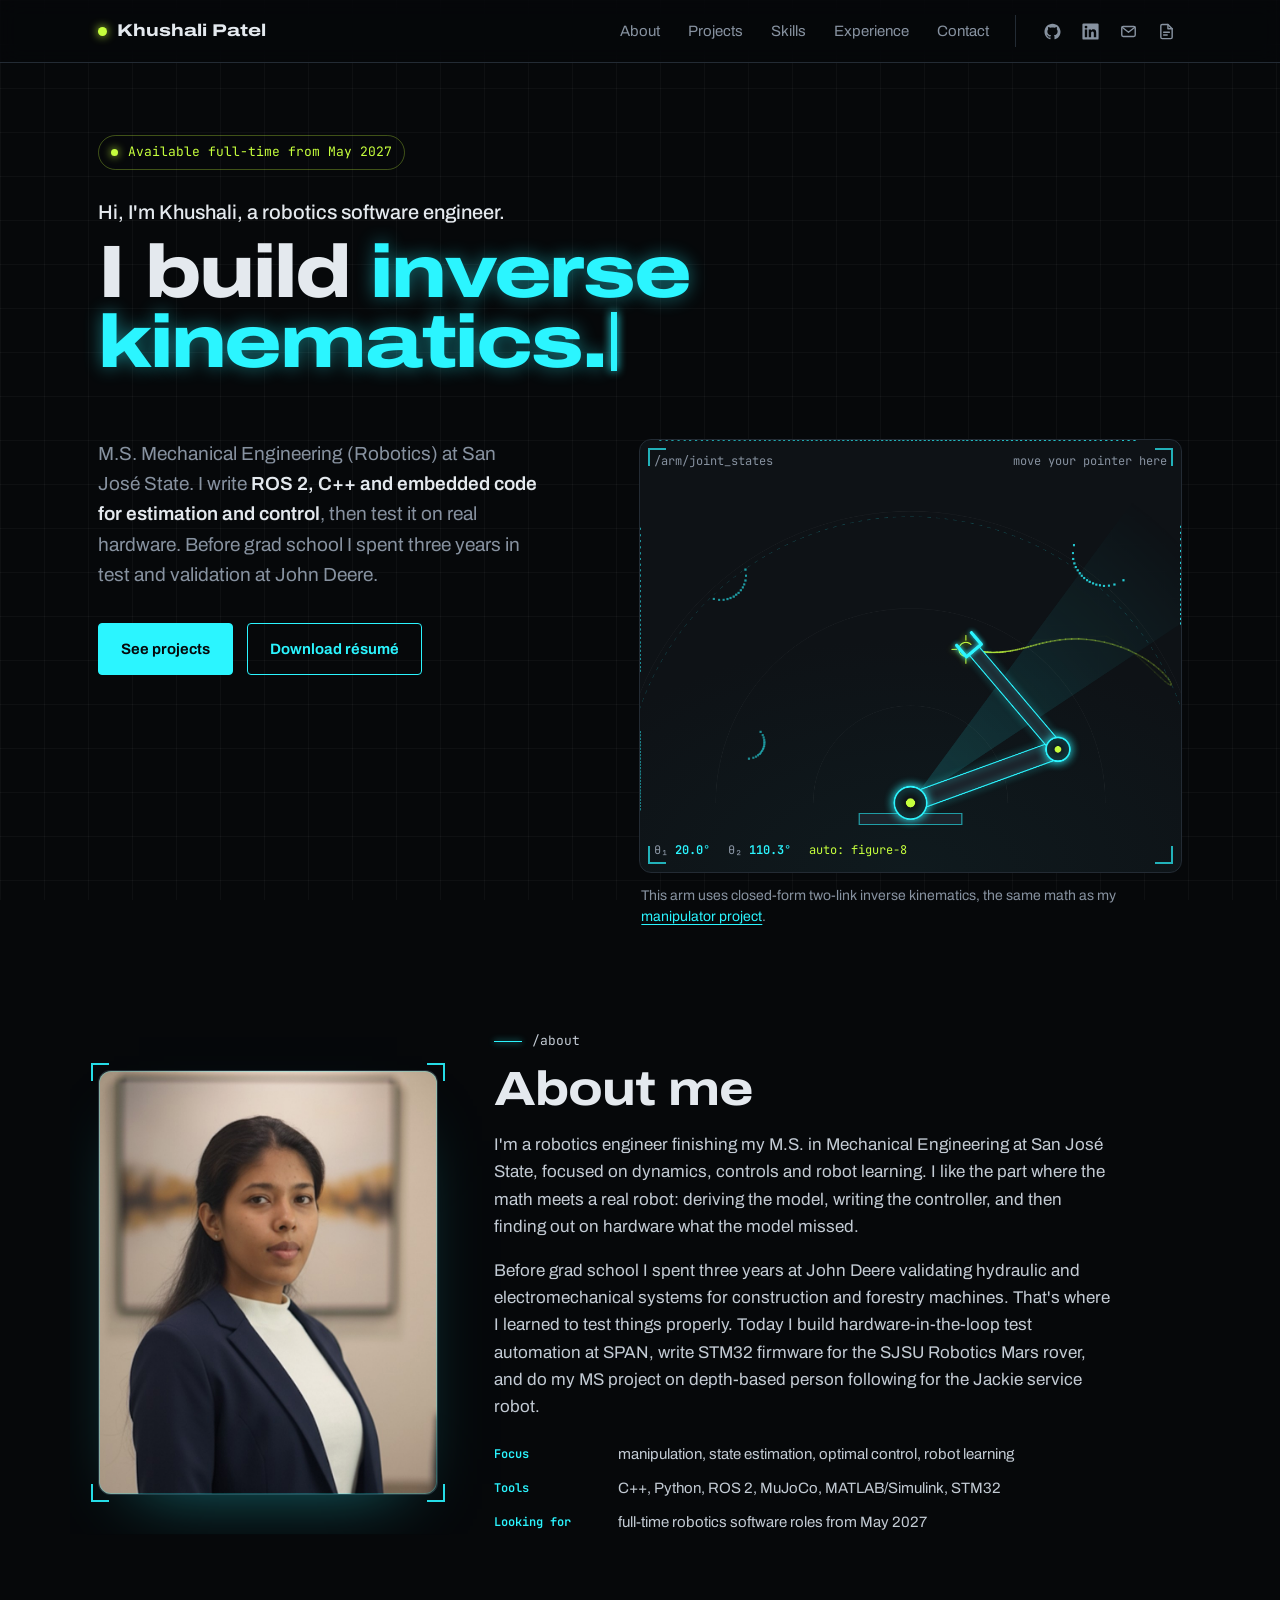
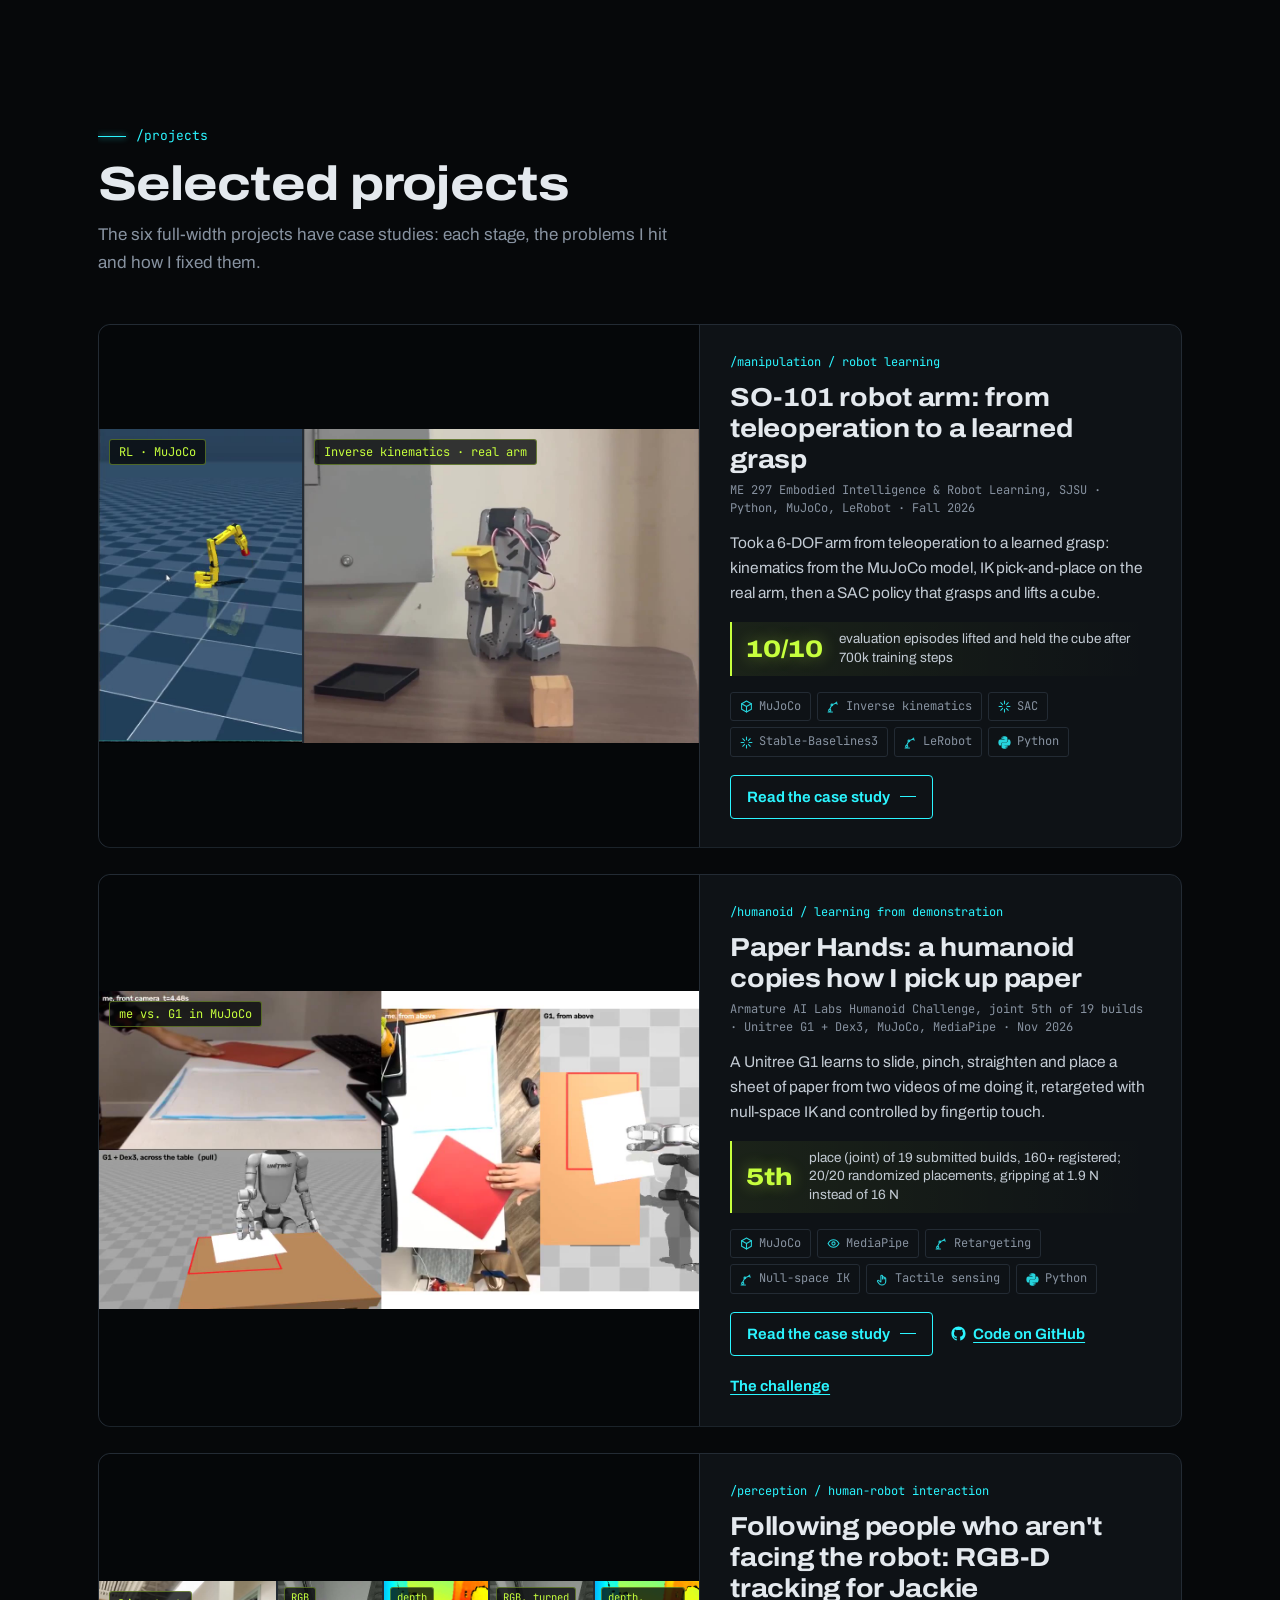
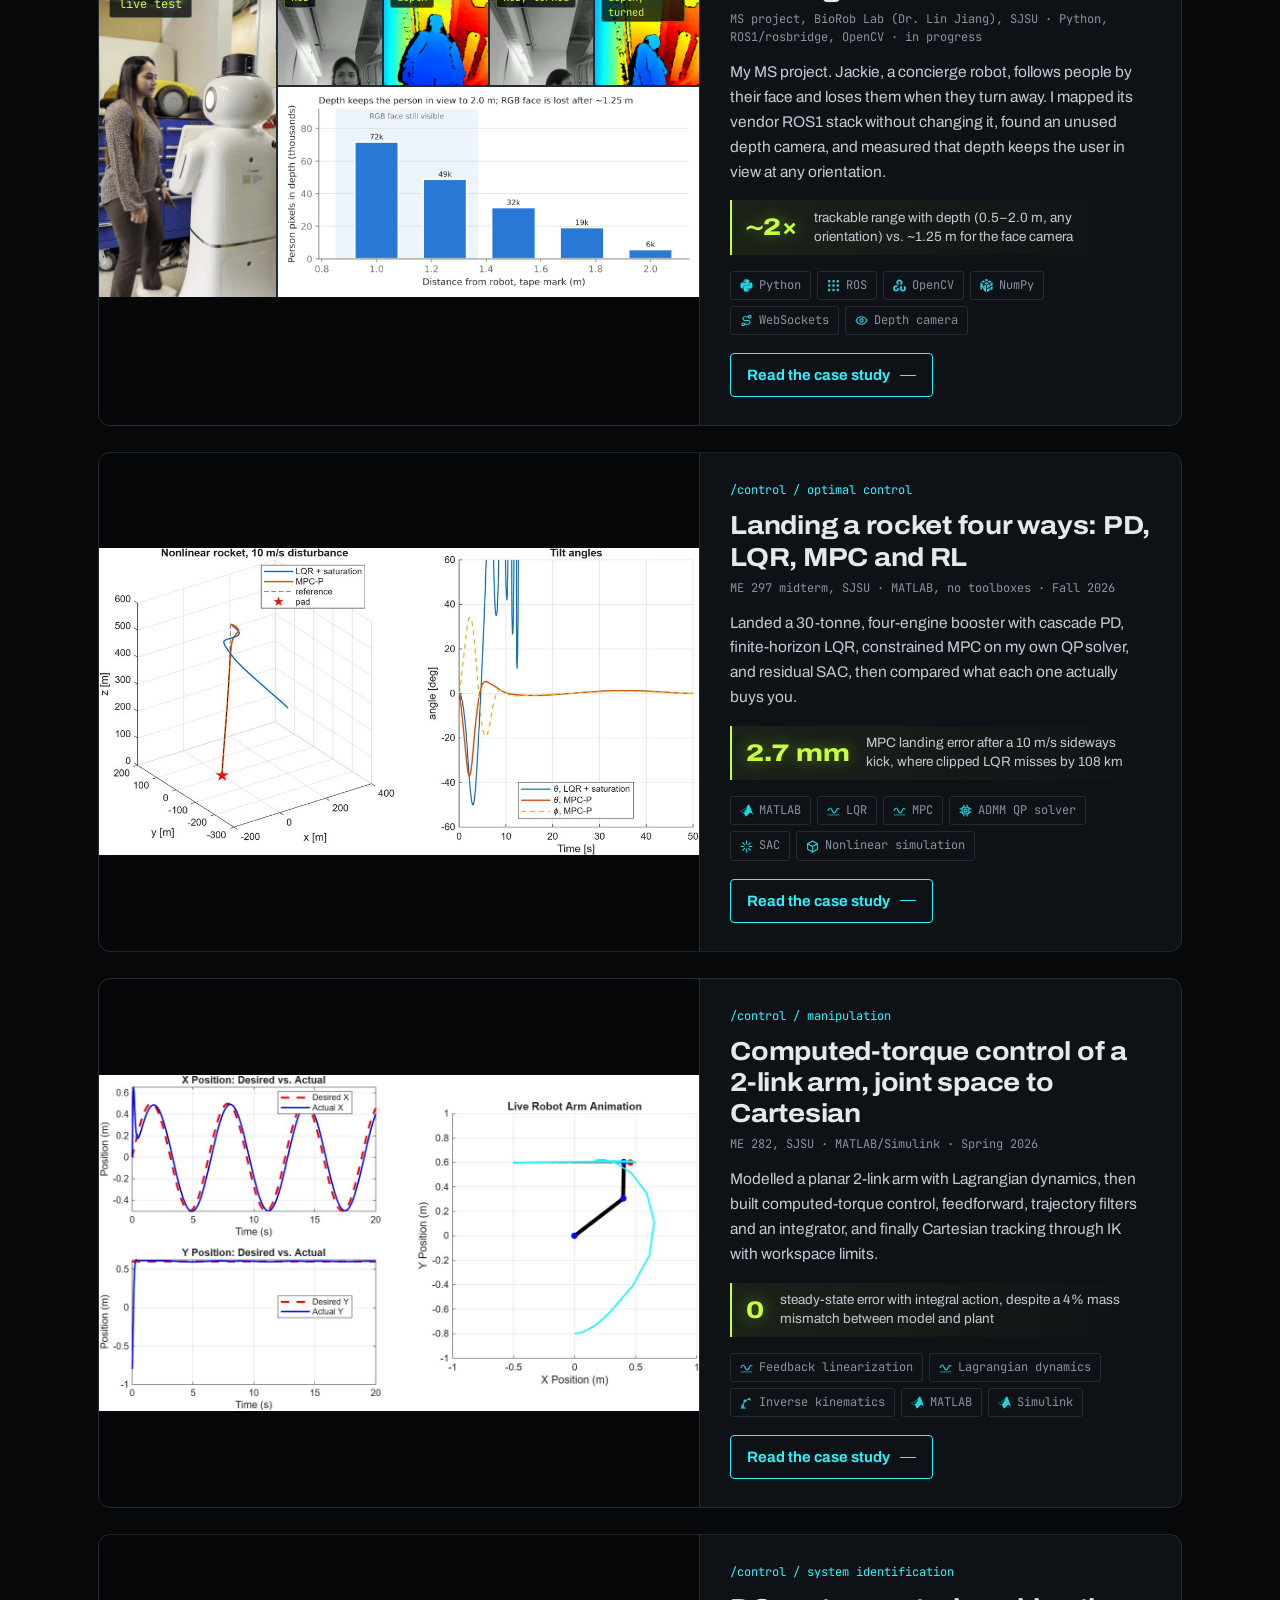
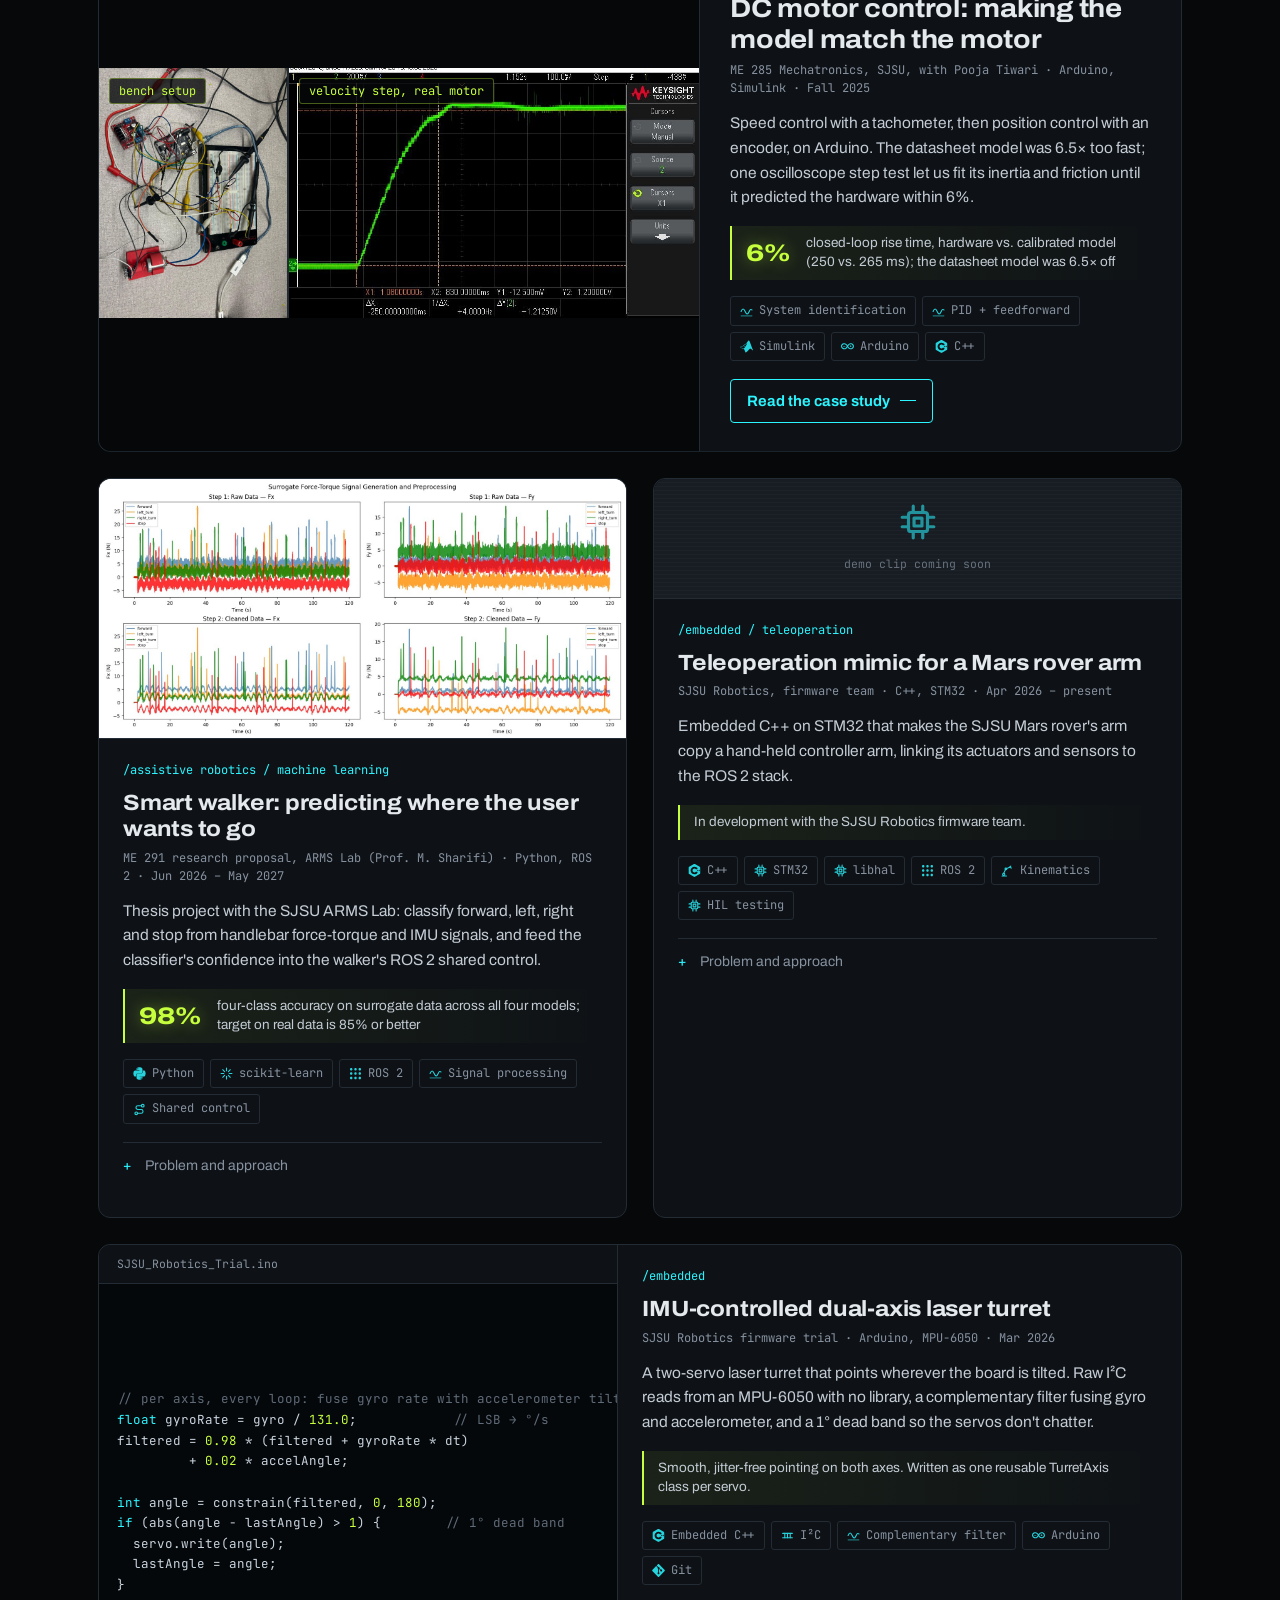
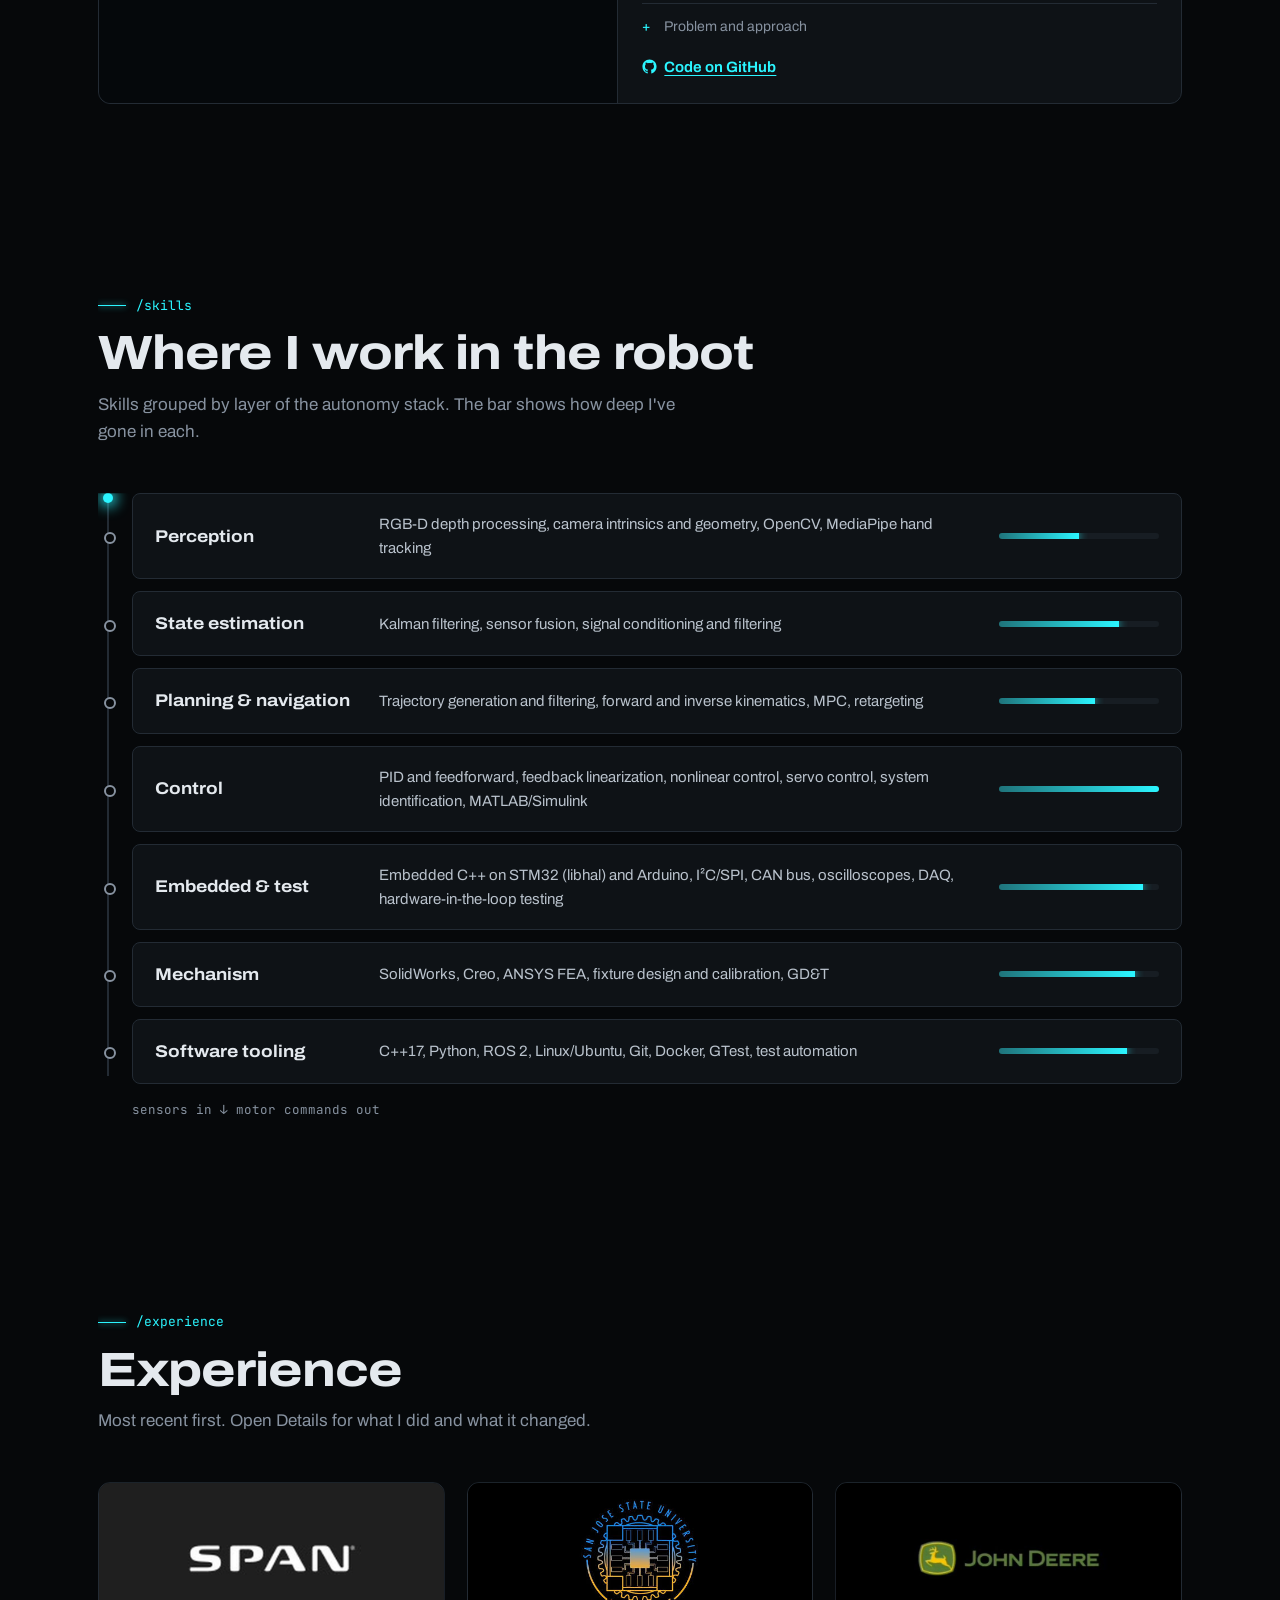
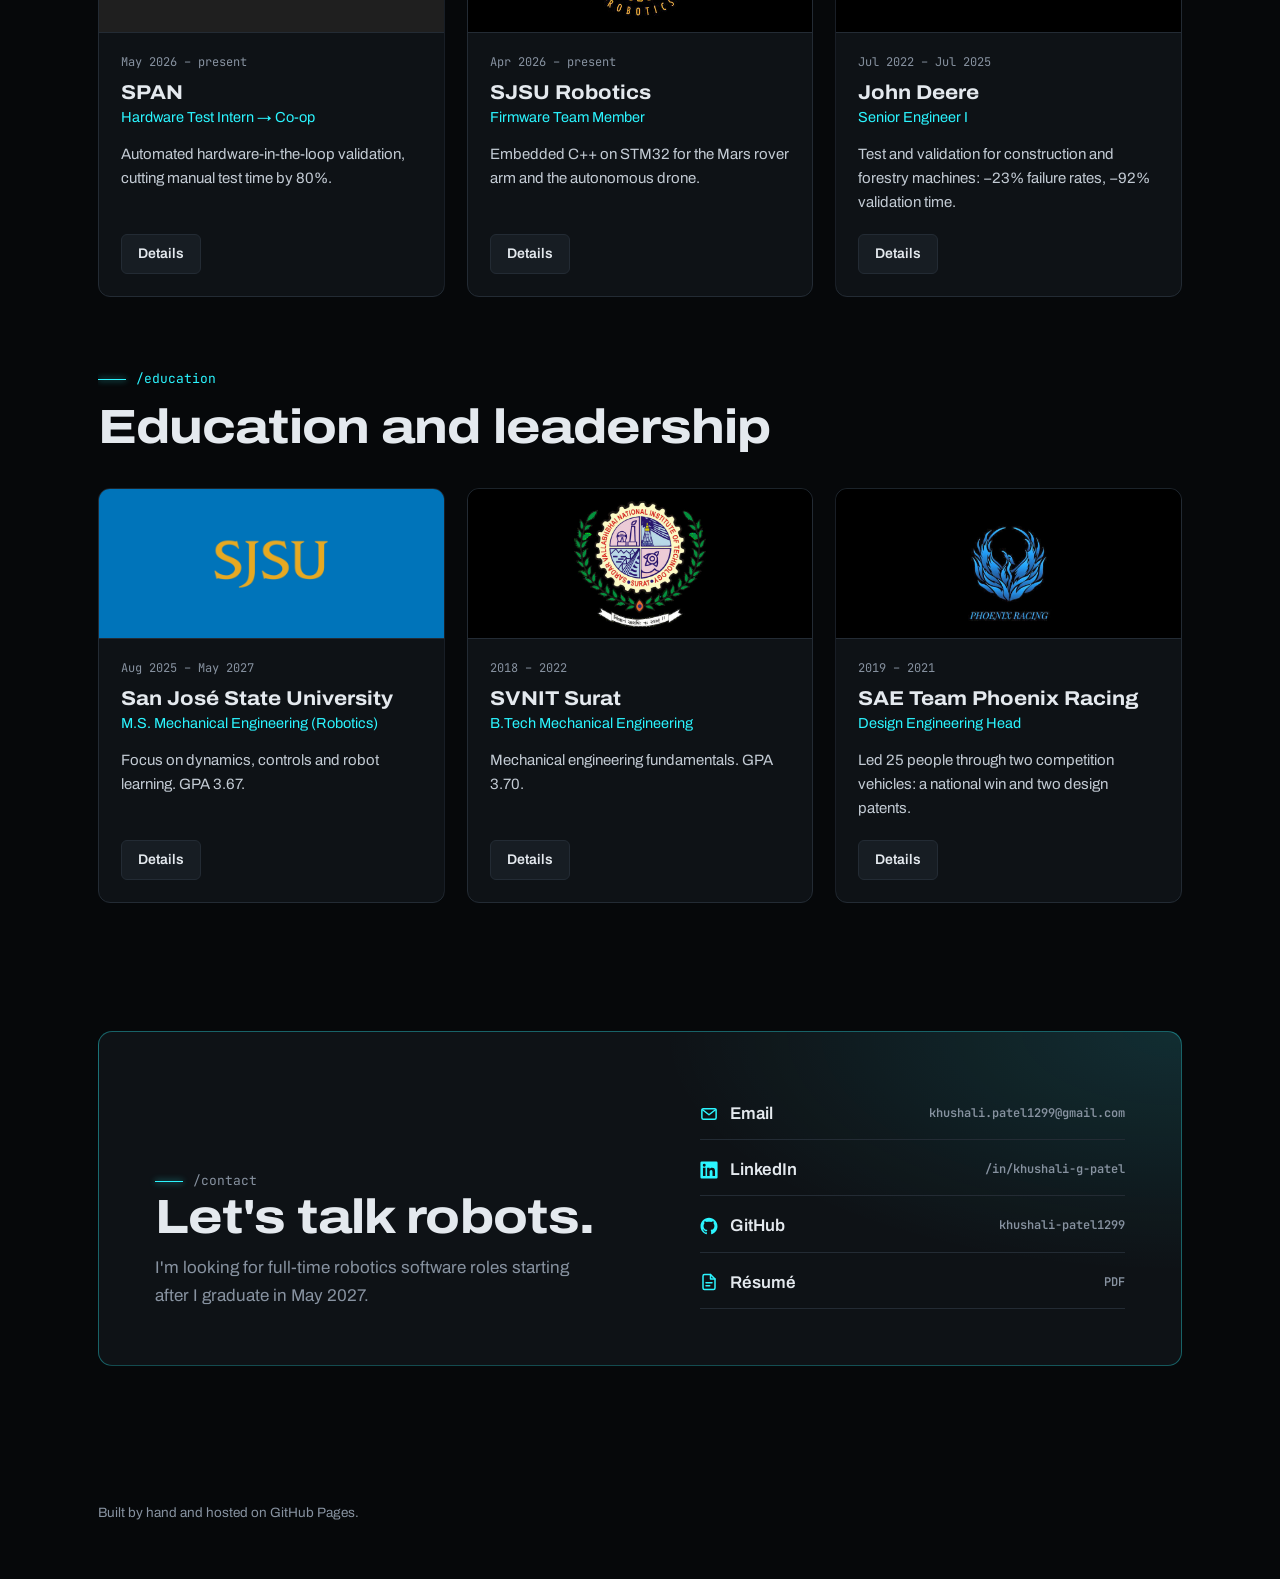
==== index.html @ 042804df "Add files via upload" ====
<!DOCTYPE html>
<html lang="en">
<head>
<meta charset="utf-8">
<meta name="viewport" content="width=device-width, initial-scale=1">
<title>Khushali Patel — Robotics Software Engineer</title>
<meta name="description" content="Robotics software engineer: ROS 2, C++, state estimation, control and embedded systems.">
<link rel="preconnect" href="https://fonts.googleapis.com">
<link rel="preconnect" href="https://fonts.gstatic.com" crossorigin>
<link href="https://fonts.googleapis.com/css2?family=Archivo:wdth,wght@62..125,300..800&family=JetBrains+Mono:wght@400;600&display=swap" rel="stylesheet">
<link rel="stylesheet" href="css/site.css">
<link rel="stylesheet" href="css/icons.css">
</head>
<body>
<div class="grid-bg" aria-hidden="true"></div>
<div class="grid-glow" aria-hidden="true"></div>

<ul class="social-rail" aria-label="Contact links"><li><a href="https://github.com/khushali-patel1299" aria-label="GitHub" title="GitHub"><i class="ic ic-github" aria-hidden="true"></i></a></li><li><a href="https://www.linkedin.com/in/khushali-g-patel" aria-label="LinkedIn" title="LinkedIn"><i class="ic ic-linkedin" aria-hidden="true"></i></a></li><li><a href="mailto:khushali.patel1299@gmail.com" aria-label="Email" title="Email"><i class="ic ic-mail" aria-hidden="true"></i></a></li><li><a href="resume.pdf" aria-label="Résumé (PDF)" title="Résumé (PDF)"><i class="ic ic-doc" aria-hidden="true"></i></a></li></ul>
<div class="page">
<header class="nav">
  <div class="wrap">
    <a class="mark" href="#top"><i aria-hidden="true"></i>Khushali Patel</a>
    <div class="nav-right">
    <nav aria-label="Main">
      <ul>
        <li class="hide-sm"><a href="#about">About</a></li>
        <li><a href="#projects">Projects</a></li>
        <li class="hide-sm"><a href="#stack">Skills</a></li>
        <li class="hide-sm"><a href="#experience">Experience</a></li>
        <li><a href="#contact">Contact</a></li>
      </ul>
    </nav>
    <ul class="nav-social"><li class=""><a href="https://github.com/khushali-patel1299" aria-label="GitHub" title="GitHub"><i class="ic ic-github" aria-hidden="true"></i></a></li><li class=""><a href="https://www.linkedin.com/in/khushali-g-patel" aria-label="LinkedIn" title="LinkedIn"><i class="ic ic-linkedin" aria-hidden="true"></i></a></li><li class=""><a href="mailto:khushali.patel1299@gmail.com" aria-label="Email" title="Email"><i class="ic ic-mail" aria-hidden="true"></i></a></li><li class="opt"><a href="resume.pdf" aria-label="Résumé (PDF)" title="Résumé (PDF)"><i class="ic ic-doc" aria-hidden="true"></i></a></li></ul>
    </div>
  </div>
  <div class="progress" id="progress"></div>
</header>

<main id="top">
  <section class="hero">
    <div class="wrap">
      <div class="hero-head">
        <div class="status"><i></i>Available full-time from May 2027</div>
        <p class="hello">Hi, I'm Khushali, a robotics software engineer.</p>
        <h1>I build <span class="rot" id="roles" data-roles="depth perception.|inverse kinematics.|robot learning pipelines.|embedded firmware.|touch-driven grasps.|controllers for real hardware.">depth perception.</span></h1>
      </div>
      <div>
        <p class="lede">M.S. Mechanical Engineering (Robotics) at San José State. I write <strong>ROS 2, C++ and embedded code for estimation and control</strong>, then test it on real hardware. Before grad school I spent three years in test and validation at John Deere.</p>
        <div class="ctas">
          <a class="btn primary" href="#projects">See projects</a>
          <a class="btn ghost" href="resume.pdf">Download résumé</a>
        </div>
      </div>
      <div class="rig-wrap">
      <figure class="rig">
        <canvas id="arm" width="1000" height="800" aria-label="Interactive two-link robot arm. Its gripper follows your pointer using inverse kinematics."></canvas>
        <div class="hud" aria-hidden="true">
          <span class="brk a"></span><span class="brk b"></span><span class="brk c"></span><span class="brk d"></span>
          <div class="tl">/arm/joint_states</div>
          <div class="tr" id="hint">move your pointer here</div>
          <div class="bl"><span>θ₁ <b id="t1">0.0°</b></span><span>θ₂ <b id="t2">0.0°</b></span><span class="live" id="mode">auto: figure-8</span></div>
        </div>
      </figure>
      <p class="rig-note">This arm uses closed-form two-link inverse kinematics, the same math as my <a href="projects/twolink.html">manipulator project</a>.</p>
      </div>
    </div>
  </section>

  <section id="about" style="padding-top:40px">
    <div class="wrap about reveal">
      <figure class="portrait" id="portrait">
        <span class="brk a"></span><span class="brk b"></span><span class="brk c"></span><span class="brk d"></span>
        <!-- YOUR PHOTO: save it as assets/me.jpg (portrait, about 4:5, at least 800 px wide). -->
        <img src="assets/me.jpg" alt="Khushali Patel" width="800" height="1000" onerror="this.closest('.portrait').classList.add('empty');this.remove()">
        <div class="portrait-empty" aria-hidden="true"><i class="ic ic-arm"></i><span>your photo here<br>assets/me.jpg</span></div>
      </figure>
      <div>
        <p class="topic">/about</p>
        <h2>About me</h2>
        <p>I'm a robotics engineer finishing my M.S. in Mechanical Engineering at San José State, focused on dynamics, controls and robot learning. I like the part where the math meets a real robot: deriving the model, writing the controller, and then finding out on hardware what the model missed.</p>
        <p>Before grad school I spent three years at John Deere validating hydraulic and electromechanical systems for construction and forestry machines. That's where I learned to test things properly. Today I build hardware-in-the-loop test automation at SPAN, write STM32 firmware for the SJSU Robotics Mars rover, and do my MS project on depth-based person following for the Jackie service robot.</p>
        <ul class="about-facts">
          <li><b>Focus</b><span>manipulation, state estimation, optimal control, robot learning</span></li>
          <li><b>Tools</b><span>C++, Python, ROS 2, MuJoCo, MATLAB/Simulink, STM32</span></li>
          <li><b>Looking for</b><span>full-time robotics software roles from May 2027</span></li>
        </ul>
      </div>
    </div>
  </section>

  <section id="projects">
    <div class="wrap">
      <div class="reveal">
        <p class="topic">/projects</p>
        <h2>Selected projects</h2>
        <p class="sub">The six full-width projects have case studies: each stage, the problems I hit and how I fixed them.</p>
      </div>
      <div class="projects grid" id="project-list"></div>
    </div>
  </section>

  <section id="stack">
    <div class="wrap">
      <div class="reveal">
        <p class="topic">/skills</p>
        <h2>Where I work in the robot</h2>
        <p class="sub">Skills grouped by layer of the autonomy stack. The bar shows how deep I've gone in each.</p>
      </div>
      <div class="pipe reveal" id="stack-list"><span class="pulse" aria-hidden="true"></span></div>
      <p class="flow-note">sensors in ↓ motor commands out</p>
    </div>
  </section>

  <section id="experience">
    <div class="wrap">
      <div class="reveal">
        <p class="topic">/experience</p>
        <h2>Experience</h2>
        <p class="sub">Most recent first. Open Details for what I did and what it changed.</p>
      </div>
      <div class="orgs" id="work-cards"></div>
      <div class="reveal" style="margin-top:72px">
        <p class="topic">/education</p>
        <h2>Education and leadership</h2>
      </div>
      <div class="orgs" id="edu-cards" style="margin-top:36px"></div>
    </div>
  </section>

  <dialog class="org-dialog" id="org-dialog" aria-labelledby="org-dialog-title">
    <div class="od-head"><div class="od-logo" id="org-dialog-logo"></div><div><h3 id="org-dialog-title"></h3><p class="od-meta" id="org-dialog-meta"></p></div></div>
    <ul id="org-dialog-points"></ul>
    <button class="btn ghost od-close" id="org-dialog-close">Close</button>
  </dialog>

  <section id="contact" style="padding-top:32px">
    <div class="wrap">
      <div class="contact reveal">
        <div>
          <p class="topic">/contact</p>
          <h2>Let's talk robots.</h2>
          <p>I'm looking for full-time robotics software roles starting after I graduate in May 2027.</p>
        </div>
        <ul>
          <li><a href="mailto:khushali.patel1299@gmail.com"><span class="lbl"><i class="ic ic-mail" aria-hidden="true"></i>Email</span> <span>khushali.patel1299@gmail.com</span></a></li>
          <li><a href="https://www.linkedin.com/in/khushali-g-patel"><span class="lbl"><i class="ic ic-linkedin" aria-hidden="true"></i>LinkedIn</span> <span>/in/khushali-g-patel</span></a></li>
          <li><a href="https://github.com/khushali-patel1299"><span class="lbl"><i class="ic ic-github" aria-hidden="true"></i>GitHub</span> <span>khushali-patel1299</span></a></li>
          <li><a href="resume.pdf"><span class="lbl"><i class="ic ic-doc" aria-hidden="true"></i>Résumé</span> <span>PDF</span></a></li>
        </ul>
      </div>
    </div>
  </section>
</main>

<footer>
  <div class="wrap">Built by hand and hosted on GitHub Pages.</div>
</footer>
</div>

<script>
/* =====================================================================
   EDIT YOUR CONTENT HERE. Everything below the content block renders it.
   For media, put files in an /assets folder and set e.g. media:"assets/turret.gif"
   (or .mp4). Leave media empty to show a placeholder box.
   ===================================================================== */
const PROJECTS = [
  {
    title: "SO-101 robot arm: from teleoperation to a learned grasp",
    category: "manipulation / robot learning",
    summary: "Took a 6-DOF arm from teleoperation to a learned grasp: kinematics from the MuJoCo model, IK pick-and-place on the real arm, then a SAC policy that grasps and lifts a cube.",
    context: "ME 297 Embodied Intelligence & Robot Learning, SJSU · Python, MuJoCo, LeRobot · Fall 2026",
    problem: "Take a low-cost 6-DOF arm from first teleoperation to picking up a cube on its own, in simulation and on the real robot.",
    approach: "Built forward kinematics from the MuJoCo model, solved closed-form inverse kinematics and ran IK pick-and-place on hardware. Then trained a SAC policy to grasp and lift a cube in simulation.",
    resultNum: "10/10",
    resultText: "evaluation episodes lifted and held the cube after 700k training steps",
    tags: ["MuJoCo", "Inverse kinematics", "SAC", "Stable-Baselines3", "LeRobot", "Python"],
    feature: true,
    media: [{src:"assets/so101/rl_lift.mp4", w:468, h:724, label:"RL · MuJoCo"}, {src:"assets/so101/ik_hw.mp4", w:1360, h:1080, label:"Inverse kinematics · real arm"}],
    caseStudy: "projects/so101.html",
    links: []
  },
  {
    title: "Paper Hands: a humanoid copies how I pick up paper",
    category: "humanoid / learning from demonstration",
    summary: "A Unitree G1 learns to slide, pinch, straighten and place a sheet of paper from two videos of me doing it, retargeted with null-space IK and controlled by fingertip touch.",
    context: "Armature AI Labs Humanoid Challenge, joint 5th of 19 builds · Unitree G1 + Dex3, MuJoCo, MediaPipe · Nov 2026",
    problem: "Teach a humanoid to slide a sheet of paper to the table edge, pinch it, lift it, straighten it and lay it inside a target, using only videos of me doing it.",
    approach: "Measured my hand and the sheet from two cameras with MediaPipe and a colour tracker, retargeted the motion to the G1 arm with damped least-squares IK, and closed the loop with fingertip touch sensors.",
    resultNum: "5th",
    resultText: "place (joint) of 19 submitted builds, 160+ registered; 20/20 randomized placements, gripping at 1.9 N instead of 16 N",
    tags: ["MuJoCo", "MediaPipe", "Retargeting", "Null-space IK", "Tactile sensing", "Python"],
    feature: true,
    media: [{src:"assets/humanoid/side_by_side.mp4", w:1360, h:720, label:"me vs. G1 in MuJoCo"}],
    caseStudy: "projects/humanoid.html",
    links: [{label:"Code on GitHub", href:"https://github.com/khushali-patel1299/Humanoid-Challenge"}, {label:"The challenge", href:"https://luma.com/784lh668"}]
  },
  {
    title: "Following people who aren't facing the robot: RGB-D tracking for Jackie",
    category: "perception / human-robot interaction",
    summary: "My MS project. Jackie, a concierge robot, follows people by their face and loses them when they turn away. I mapped its vendor ROS1 stack without changing it, found an unused depth camera, and measured that depth keeps the user in view at any orientation.",
    context: "MS project, BioRob Lab (Dr. Lin Jiang), SJSU · Python, ROS1/rosbridge, OpenCV · in progress",
    problem: "Face-based following fails when the user turns away or steps back.",
    approach: "Non-invasive probes, depth camera characterization, range and orientation datasets; Kalman tracker next.",
    resultNum: "~2×",
    resultText: "trackable range with depth (0.5–2.0 m, any orientation) vs. ~1.25 m for the face camera",
    tags: ["Python", "ROS", "OpenCV", "NumPy", "WebSockets", "Depth camera"],
    feature: true,
    mediaSide: {src:"assets/jackie/jackie_live.mp4", w:720, h:1280, label:"live test"},
    mediaRows: [
      [{src:"assets/jackie/rgb_facing.jpg", w:480, h:480, label:"RGB"}, {src:"assets/jackie/depth_facing.jpg", w:480, h:480, label:"depth"},
       {src:"assets/jackie/rgb_away.jpg", w:480, h:480, label:"RGB, turned"}, {src:"assets/jackie/depth_away.jpg", w:480, h:480, label:"depth, turned"}],
      [{src:"assets/jackie/range_chart.jpg", w:1280, h:640, white:true}]
    ],
    caseStudy: "projects/jackie.html",
    links: []
  },
  {
    title: "Landing a rocket four ways: PD, LQR, MPC and RL",
    category: "control / optimal control",
    summary: "Landed a 30-tonne, four-engine booster with cascade PD, finite-horizon LQR, constrained MPC on my own QP solver, and residual SAC, then compared what each one actually buys you.",
    context: "ME 297 midterm, SJSU · MATLAB, no toolboxes · Fall 2026",
    problem: "Land a falling rocket upright on a pad in 50 s using four throttleable engines that can't go negative.",
    approach: "Derived and verified a linear model, then built PD, LQR, MPC and residual RL controllers on top of each other.",
    resultNum: "2.7 mm",
    resultText: "MPC landing error after a 10 m/s sideways kick, where clipped LQR misses by 108 km",
    tags: ["MATLAB", "LQR", "MPC", "ADMM QP solver", "SAC", "Nonlinear simulation"],
    feature: true,
    media: [{src:"assets/rocket/mpc_hard_case.jpg", w:1100, h:563, white:true}],
    caseStudy: "projects/rocket.html",
    links: []
  },
  {
    title: "Computed-torque control of a 2-link arm, joint space to Cartesian",
    category: "control / manipulation",
    summary: "Modelled a planar 2-link arm with Lagrangian dynamics, then built computed-torque control, feedforward, trajectory filters and an integrator, and finally Cartesian tracking through IK with workspace limits.",
    context: "ME 282, SJSU · MATLAB/Simulink · Spring 2026",
    problem: "Track joint and Cartesian trajectories on a coupled, nonlinear 2-link arm with weak motors and an imperfect model.",
    approach: "Lagrangian model, computed-torque control, inverse-dynamics feedforward, trajectory filters, integral action, analytical IK with workspace projection.",
    resultNum: "0",
    resultText: "steady-state error with integral action, despite a 4% mass mismatch between model and plant",
    tags: ["Feedback linearization", "Lagrangian dynamics", "Inverse kinematics", "MATLAB", "Simulink"],
    feature: true,
    media: [{src:"assets/twolink/line_sigma10.jpg", w:1288, h:720, white:true}],
    caseStudy: "projects/twolink.html",
    links: []
  },
  {
    title: "DC motor control: making the model match the motor",
    category: "control / system identification",
    summary: "Speed control with a tachometer, then position control with an encoder, on Arduino. The datasheet model was 6.5× too fast; one oscilloscope step test let us fit its inertia and friction until it predicted the hardware within 6%.",
    context: "ME 285 Mechatronics, SJSU, with Pooja Tiwari · Arduino, Simulink · Fall 2025",
    problem: "Design PID speed and position controllers for a real DC motor from a model.",
    approach: "Simulink model from the datasheet, open-loop step test, system identification of J and b, retune, then encoder position control.",
    resultNum: "6%",
    resultText: "closed-loop rise time, hardware vs. calibrated model (250 vs. 265 ms); the datasheet model was 6.5× off",
    tags: ["System identification", "PID + feedforward", "Simulink", "Arduino", "C++"],
    feature: true,
    media: [{src:"assets/dcmotor/setup_position.jpg", w:1200, h:1600, label:"bench setup"}, {src:"assets/dcmotor/scope_closed_loop.jpg", w:800, h:489, label:"velocity step, real motor"}],
    caseStudy: "projects/dcmotor.html",
    links: []
  },
  {
    title: "Smart walker: predicting where the user wants to go",
    category: "assistive robotics / machine learning",
    summary: "Thesis project with the SJSU ARMS Lab: classify forward, left, right and stop from handlebar force-torque and IMU signals, and feed the classifier's confidence into the walker's ROS 2 shared control.",
    context: "ME 291 research proposal, ARMS Lab (Prof. M. Sharifi) · Python, ROS 2 · Jun 2026 – May 2027",
    problem: "The walker reads user intent with hand-tuned force rules that break across users and conditions.",
    approach: "Built the full pipeline on surrogate 100 Hz force data first: Butterworth filtering, offset correction, dead-zone thresholding, 0.5 s sliding-window features, and four classifiers compared per class. Next: real data from participants and a ROS 2 node under 50 ms latency.",
    resultNum: "98%",
    resultText: "four-class accuracy on surrogate data across all four models; target on real data is 85% or better",
    tags: ["Python", "scikit-learn", "ROS 2", "Signal processing", "Shared control"],
    media: [{src:"assets/walker/preprocessing.jpg", w:1536, h:754, white:true}],
    links: []
  },
  {
    title: "Teleoperation mimic for a Mars rover arm",
    category: "embedded / teleoperation",
    summary: "Embedded C++ on STM32 that makes the SJSU Mars rover's arm copy a hand-held controller arm, linking its actuators and sensors to the ROS 2 stack.",
    cardResult: "In development with the SJSU Robotics firmware team.",
    context: "SJSU Robotics, firmware team · C++, STM32 · Apr 2026 – present",
    problem: "Operators need the rover's arm to copy a hand-held controller arm smoothly and accurately.",
    approach: "Writing embedded C++ with libhal on STM32 that connects the arm's actuators and sensors to the ROS 2 stack. Tuning servo control and feedback linearization using forward and inverse kinematics, and checking board bring-up with hardware-in-the-loop tests.",
    resultNum: "",
    resultText: "Built with the electrical and autonomy subteams. I also write telemetry streaming for the team's autonomous drone.",
    tags: ["C++", "STM32", "libhal", "ROS 2", "Kinematics", "HIL testing"],
    media: "",
    links: []
  },
  {
    title: "IMU-controlled dual-axis laser turret",
    category: "embedded",
    summary: "A two-servo laser turret that points wherever the board is tilted. Raw I²C reads from an MPU-6050 with no library, a complementary filter fusing gyro and accelerometer, and a 1° dead band so the servos don't chatter.",
    context: "SJSU Robotics firmware trial · Arduino, MPU-6050 · Mar 2026",
    problem: "Point a two-servo laser turret wherever the breadboard is tilted, in real time and without jitter.",
    approach: "Read all 14 bytes of accelerometer and gyro data in one 400 kHz I²C burst. Each axis fuses gyro rate and accelerometer tilt with a 0.98/0.02 complementary filter, and only writes to the servo when the angle changes by more than 1°. A 100-sample circular buffer tracks a running mean and standard deviation for noise monitoring, and the loop rate and stats print to serial every 400 ms on a millis() timer.",
    resultNum: "",
    resultText: "Smooth, jitter-free pointing on both axes. Written as one reusable TurretAxis class per servo.",
    tags: ["Embedded C++", "I²C", "Complementary filter", "Arduino", "Git"],
    code: `<span class="c">// per axis, every loop: fuse gyro rate with accelerometer tilt</span>
<span class="k">float</span> gyroRate = gyro / <span class="n">131.0</span>;            <span class="c">// LSB → °/s</span>
filtered = <span class="n">0.98</span> * (filtered + gyroRate * dt)
         + <span class="n">0.02</span> * accelAngle;

<span class="k">int</span> angle = constrain(filtered, <span class="n">0</span>, <span class="n">180</span>);
<span class="k">if</span> (abs(angle - lastAngle) &gt; <span class="n">1</span>) {        <span class="c">// 1° dead band</span>
  servo.write(angle);
  lastAngle = angle;
}`,
    links: [{label:"Code on GitHub", href:"https://github.com/khushali-patel1299/SJSU-Robotics-Turret-Trial"}]
  }
];

// strength: 0.3 (familiar) to 1 (strongest). Adjust these to match how you see yourself.
const STACK = [
  { layer:"Perception",          strength:.5,  skills:"RGB-D depth processing, camera intrinsics and geometry, OpenCV, MediaPipe hand tracking" },
  { layer:"State estimation",    strength:.75, skills:"Kalman filtering, sensor fusion, signal conditioning and filtering" },
  { layer:"Planning & navigation", strength:.6, skills:"Trajectory generation and filtering, forward and inverse kinematics, MPC, retargeting" },
  { layer:"Control",             strength:1,   skills:"PID and feedforward, feedback linearization, nonlinear control, servo control, system identification, MATLAB/Simulink" },
  { layer:"Embedded & test",     strength:.9,  skills:"Embedded C++ on STM32 (libhal) and Arduino, I²C/SPI, CAN bus, oscilloscopes, DAQ, hardware-in-the-loop testing" },
  { layer:"Mechanism",           strength:.85, skills:"SolidWorks, Creo, ANSYS FEA, fixture design and calibration, GD&T" },
  { layer:"Software tooling",    strength:.8,  skills:"C++17, Python, ROS 2, Linux/Ubuntu, Git, Docker, GTest, test automation" }
];

// Experience and education cards. logo: put a PNG/SVG in assets/logos/ and set e.g. logo:"assets/logos/sjsu.png".
// Without a logo the card shows the monogram.
const WORK = [
  { org:"SPAN", mono:"SPAN", logo:"assets/logos/span.png", logoBg:"#1f1f1f", logoW:"52%", role:"Hardware Test Intern → Co-op", when:"May 2026 – present",
    blurb:"Automated hardware-in-the-loop validation, cutting manual test time by 80%.",
    points:["Built modular Python/C++ frameworks for continuous hardware-in-the-loop (HIL) validation, cutting manual test execution time by 80%.",
            "Debug hardware/software integration by matching CAN bus telemetry against oscilloscope captures for root-cause analysis.",
            "Turn compliance requirements into automated test procedures, cutting validation cycle time by 40%."] },
  { org:"SJSU Robotics", mono:"SJSU ROBOTICS", logo:"assets/logos/sjsu_robotics.png", logoBg:"#000", role:"Firmware Team Member", when:"Apr 2026 – present",
    blurb:"Embedded C++ on STM32 for the Mars rover arm and the autonomous drone.",
    points:["Write embedded C++ with libhal on STM32 that links the rover's actuators and sensors to the ROS 2 stack.",
            "Tune servo control and feedback linearization with forward and inverse kinematics for the arm's teleoperation mimic.",
            "Write telemetry streaming for the team's autonomous drone, working with the electrical and autonomy subteams."] },
  { org:"John Deere", mono:"JD", logo:"assets/logos/johndeere.png", logoBg:"#000", role:"Senior Engineer I", when:"Jul 2022 – Jul 2025",
    blurb:"Test and validation for construction and forestry machines: −23% failure rates, −92% validation time.",
    points:["Hydraulic and electromechanical systems for construction and forestry machines, in India.",
            "Component-to-system test plans that cut failure rates by 23%.",
            "Python test automation that cut validation time by 92%.",
            "Received an Outstanding Team Award and 4 monthly recognition awards."] }
];
const EDU = [
  { org:"San José State University", mono:"SJSU", logo:"assets/logos/sjsu.png", logoBg:"#0074ba", role:"M.S. Mechanical Engineering (Robotics)", when:"Aug 2025 – May 2027",
    blurb:"Focus on dynamics, controls and robot learning. GPA 3.67.",
    points:["Concentration in controls, mechatronics and robotics. GPA 3.67.",
            "Coursework and projects: ME 297 Embodied Intelligence & Robot Learning (SO-101 arm), ME 285 Mechatronics (DC motor control), ME 282 (2-link arm control).",
            "MS project in the BioRob Lab (Dr. Lin Jiang): orientation-independent RGB-D person tracking for the Jackie service robot."] },
  { org:"SVNIT Surat", mono:"SVNIT", logo:"assets/logos/svnit.png", logoBg:"#000", role:"B.Tech Mechanical Engineering", when:"2018 – 2022",
    blurb:"Mechanical engineering fundamentals. GPA 3.70.",
    points:["Bachelor of Technology in Mechanical Engineering, GPA 3.70.",
            "Led vehicle design for SAE Team Phoenix Racing alongside coursework."] },
  { org:"SAE Team Phoenix Racing", mono:"SAE", logo:"assets/logos/phoenix.png", logoBg:"#000", role:"Design Engineering Head", when:"2019 – 2021",
    blurb:"Led 25 people through two competition vehicles: a national win and two design patents.",
    points:["Led a 25-person team through the design of two competition vehicles.",
            "Electric go-kart: 1st of 50+ teams at e-GKDC 2020.",
            "Formula Student car: national top 10 at Formula Bharat 2021.",
            "Both vehicle designs were granted design patents."] }
];


/* ======================== rendering ======================== */
const esc = s => String(s).replace(/[&<>"]/g, c => ({"&":"&amp;","<":"&lt;",">":"&gt;",'"':"&quot;"}[c]));
const reduce = matchMedia("(prefers-reduced-motion: reduce)").matches;
const brk = '<span class="brk a"></span><span class="brk b"></span><span class="brk c"></span><span class="brk d"></span>';

// tag name -> icon (css/icons.css). Unlisted tags show a small dot.
const ICONS = {"python":"python","c++":"cplusplus","c++17":"cplusplus","embedded c++":"cplusplus","ros 2":"ros","matlab":"matlab","simulink":"matlab",
  "linux":"linux","git":"git","docker":"docker","opencv":"opencv","pytorch":"pytorch","arduino":"arduino","numpy":"numpy",
  "mujoco":"cube","gazebo":"cube","stm32":"chip","libhal":"chip","i²c":"bus","can":"bus","hil testing":"chip","mediapipe":"eye",
  "sac":"spark","stable-baselines3":"spark","lerobot":"arm","inverse kinematics":"arm","kinematics":"arm","retargeting":"arm",
  "null-space ik":"arm","feedback linearization":"wave","lagrangian dynamics":"wave","pid + feedforward":"wave","system identification":"wave",
  "ekf":"wave","lqr":"wave","mpc":"wave","cascade pd":"wave","admm qp solver":"chip","nonlinear simulation":"cube","filtering":"wave","nav2":"route","tf2":"axes","tactile sensing":"touch","complementary filter":"wave","ros":"ros","websockets":"route","depth camera":"eye","scikit-learn":"spark","signal processing":"wave","shared control":"route"};
const tagHTML = t => `<li><i class="ic ic-${ICONS[t.toLowerCase()]||"dot"}" aria-hidden="true"></i>${esc(t)}</li>`;

const mediaHTML = p => {
  // mediaRows: several rows stacked (e.g. small squares on top, a wide chart below)
  // mediaSide: one tall clip beside the stacked rows, sized so both columns end at the same height
  if (p.mediaSide){
    const sd = p.mediaSide, ar = r => r.reduce((a,m) => a + m.w/m.h, 0);
    const stackH = p.mediaRows.reduce((a,r) => a + 1/ar(r), 0);   // stack height per unit width
    const ratio = (stackH * sd.w / sd.h).toFixed(3);                // side width / stack width
    return `<div class="media-split" style="grid-template-columns:minmax(0,${ratio}fr) minmax(0,1fr)">${mediaHTML({...p, mediaSide:null, mediaRows:null, media:[sd]})}${mediaHTML({...p, mediaSide:null})}</div>`;
  }
  if (p.mediaRows) return `<div class="media-stack">${p.mediaRows.map(r => mediaHTML({...p, mediaRows:null, media:r})).join("")}</div>`;
  const items = Array.isArray(p.media) ? p.media : (p.media ? [{src:p.media, w:16, h:9}] : []);
  if (!items.length && p.code) return `<div class="media code-media"><span class="code-file">SJSU_Robotics_Trial.ino</span><pre>${p.code}</pre></div>`;
  if (!items.length) return `<div class="media empty band"><i class="ic ic-${({control:"wave",embedded:"chip",perception:"eye"})[(p.category||"").split(" ")[0]]||"cube"}" aria-hidden="true"></i><span>demo clip coming soon</span></div>`;
  return `<div class="media-row" >${items.map(m => {
    const isVid = /\.(mp4|webm)$/i.test(m.src);
    const el = isVid
      ? `<video src="${esc(m.src)}" poster="${esc(m.src.replace(/\.\w+$/, ".jpg"))}" width="${m.w}" height="${m.h}" data-autoplay preload="none" muted loop playsinline></video>`
      : `<img src="${esc(m.src)}" width="${m.w}" height="${m.h}" alt="${esc(p.title)}" loading="lazy">`;
    return `<figure class="${m.white?"white":""}" data-ar="${m.w}/${m.h}">${el}${m.label?`<figcaption>${esc(m.label)}</figcaption>`:""}</figure>`;
  }).join("")}</div>`;
};
document.getElementById("project-list").innerHTML = PROJECTS.map(p => {
  const media = mediaHTML(p);
  const resultText = p.cardResult || p.resultText;
  const details = p.caseStudy ? "" :
    `<details><summary>Problem and approach</summary><dl class="pa"><dt>Problem</dt><dd>${esc(p.problem)}</dd><dt>Approach</dt><dd>${esc(p.approach)}</dd></dl></details>`;
  const links = [
    p.caseStudy ? `<a class="case-link" href="${esc(p.caseStudy)}">Read the case study</a>` : "",
    ...p.links.map(l => `<a href="${esc(l.href)}">${/github\.com/.test(l.href)?'<i class="ic ic-github" aria-hidden="true"></i> ':""}${esc(l.label)}</a>`)
  ].join("");
  return `<article class="card reveal${p.feature?" feature":""}">${brk}
    ${p.caseStudy?`<a class="media-link" href="${esc(p.caseStudy)}" aria-label="${esc(p.title)}: case study">${media}</a>`:media}
    <div class="card-body">
      <p class="cat">/${esc(p.category||"")}</p>
      <h3>${esc(p.title)}</h3>
      <p class="ctx">${esc(p.context)}</p>
      <p class="summary">${esc(p.summary||p.problem)}</p>
      <div class="result">${p.resultNum?`<span class="num" data-count="${esc(p.resultNum)}">${esc(p.resultNum)}</span>`:""}<span class="what">${esc(resultText)}</span></div>
      <ul class="tags">${p.tags.slice(0,6).map(tagHTML).join("")}</ul>
      ${details}
      ${links?`<div class="links">${links}</div>`:""}
    </div>
  </article>`;
}).join("");

document.getElementById("stack-list").insertAdjacentHTML("beforeend", STACK.map(s =>
  `<div class="layer"><h4>${esc(s.layer)}</h4><p>${esc(s.skills)}</p>
   <div class="meter" role="img" aria-label="${Math.round(s.strength*100)}% depth"><i style="--w:${Math.round(s.strength*100)}%"></i></div></div>`
).join(""));

const orgCard = (o, i, kind) => `<article class="org reveal">
  <div class="org-logo${o.logo?" has-img":""}"${o.logoBg?` style="background:${o.logoBg}"`:""}>${o.logo?`<img src="${esc(o.logo)}" alt="${esc(o.org)} logo"${o.logoW?` style="width:${o.logoW}"`:""}>`:`<span>${esc(o.mono)}</span>`}</div>
  <div class="org-body">
    <p class="when">${esc(o.when)}</p>
    <h3>${esc(o.org)}</h3>
    <p class="role">${esc(o.role)}</p>
    <p class="blurb">${esc(o.blurb)}</p>
    <button class="org-btn" data-kind="${kind}" data-i="${i}">Details</button>
  </div></article>`;
document.getElementById("work-cards").innerHTML = WORK.map((o,i) => orgCard(o,i,"work")).join("");
document.getElementById("edu-cards").innerHTML = EDU.map((o,i) => orgCard(o,i,"edu")).join("");
(() => {
  const dlg = document.getElementById("org-dialog");
  document.addEventListener("click", e => {
    const b = e.target.closest(".org-btn"); if (!b) return;
    const o = (b.dataset.kind==="work"?WORK:EDU)[+b.dataset.i];
    document.getElementById("org-dialog-title").textContent = o.org;
    document.getElementById("org-dialog-meta").textContent = o.role + " · " + o.when;
    document.getElementById("org-dialog-logo").innerHTML = b.closest(".org").querySelector(".org-logo").innerHTML;
    document.getElementById("org-dialog-logo").className = "od-logo" + (o.logo?" has-img":"");
    document.getElementById("org-dialog-logo").style.background = o.logoBg || "";
    document.getElementById("org-dialog-points").innerHTML = o.points.map(p => `<li>${esc(p)}</li>`).join("");
    if (dlg.showModal) dlg.showModal(); else dlg.setAttribute("open","");
  });
  document.getElementById("org-dialog-close").addEventListener("click", () => dlg.close ? dlg.close() : dlg.removeAttribute("open"));
  dlg.addEventListener("click", e => { if (e.target === dlg) dlg.close(); });
})();

/* ================= hero: 2-link inverse kinematics + LiDAR sweep ================= */
(() => {
  const cv = document.getElementById("arm"), ctx = cv.getContext("2d");
  const W = cv.width, H = cv.height, base = {x:W*0.5, y:H*0.84}, L1 = 290, L2 = 240;
  const NEON = "#2BF5FF", LIME = "#C6FF3D";
  let target = {x:base.x+200, y:base.y-300}, tip = {...target}, th = [-1.2, 1.0];
  let pointer = null, lastMove = 0, t = 0, sweep = 0;
  const trail = [], pts = [];
  // fake environment for the LiDAR to "see": a few obstacles
  const obstacles = [{x:150,y:250,r:46},{x:860,y:210,r:60},{x:790,y:560,r:38},{x:200,y:560,r:30}];

  function ik(px, py){
    let dx = px-base.x, dy = py-base.y, d = Math.hypot(dx,dy);
    const maxR = L1+L2-1, minR = Math.abs(L1-L2)+1;
    if (d > maxR){dx*=maxR/d;dy*=maxR/d;d=maxR;} if (d < minR){dx*=minR/d;dy*=minR/d;d=minR;}
    const c2 = (d*d-L1*L1-L2*L2)/(2*L1*L2), q2 = -Math.acos(Math.max(-1,Math.min(1,c2)));
    return [Math.atan2(dy,dx) - Math.atan2(L2*Math.sin(q2), L1+L2*Math.cos(q2)), q2];
  }
  const wrapA = a => Math.atan2(Math.sin(a), Math.cos(a));
  const toCanvas = e => { const r = cv.getBoundingClientRect(); return {x:(e.clientX-r.left)*W/r.width, y:(e.clientY-r.top)*H/r.height}; };
  cv.addEventListener("pointermove", e => { pointer = toCanvas(e); lastMove = performance.now(); document.getElementById("hint").style.opacity = 0; });
  cv.addEventListener("pointerleave", () => pointer = null);

  function castRay(a){ // returns hit distance against obstacles or walls
    const dx = Math.cos(a), dy = Math.sin(a); let best = 2000;
    for (const o of obstacles){ const fx = base.x-o.x, fy = base.y-o.y, b = fx*dx+fy*dy, c = fx*fx+fy*fy-o.r*o.r, disc = b*b-c;
      if (disc > 0){ const s = -b-Math.sqrt(disc); if (s > 0 && s < best) best = s; } }
    const tx = dx>0 ? (W-base.x)/dx : dx<0 ? -base.x/dx : 1e9, ty = dy<0 ? -base.y/dy : 1e9;
    return Math.min(best, tx, ty);
  }

  function draw(){
    ctx.clearRect(0,0,W,H);
    // LiDAR sweep wedge
    const g = ctx.createRadialGradient(base.x,base.y,0,base.x,base.y,700);
    g.addColorStop(0,"rgba(43,245,255,.16)"); g.addColorStop(1,"rgba(43,245,255,0)");
    ctx.fillStyle = g; ctx.beginPath(); ctx.moveTo(base.x,base.y); ctx.arc(base.x,base.y,700,sweep-.35,sweep); ctx.closePath(); ctx.fill();
    // point cloud
    for (let i = pts.length-1; i >= 0; i--){ const p = pts[i]; p.life -= .006;
      if (p.life <= 0){ pts.splice(i,1); continue; }
      ctx.fillStyle = `rgba(43,245,255,${p.life*.85})`; ctx.fillRect(p.x-2,p.y-2,4,4); }
    // range rings
    ctx.strokeStyle = "rgba(255,255,255,.06)"; ctx.lineWidth = 1;
    for (const r of [180,360,540]){ ctx.beginPath(); ctx.arc(base.x,base.y,r,Math.PI,2*Math.PI); ctx.stroke(); }
    // reach envelope
    ctx.setLineDash([6,10]); ctx.strokeStyle = "rgba(43,245,255,.25)";
    ctx.beginPath(); ctx.arc(base.x,base.y,L1+L2,Math.PI,2*Math.PI); ctx.stroke(); ctx.setLineDash([]);
    // trail
    ctx.lineCap = "round";
    for (let i = 1; i < trail.length; i++){ ctx.strokeStyle = `rgba(198,255,61,${i/trail.length*.8})`; ctx.lineWidth = 3;
      ctx.beginPath(); ctx.moveTo(trail[i-1].x,trail[i-1].y); ctx.lineTo(trail[i].x,trail[i].y); ctx.stroke(); }
    // target reticle
    ctx.strokeStyle = LIME; ctx.lineWidth = 2; ctx.shadowColor = LIME; ctx.shadowBlur = 12;
    ctx.beginPath(); ctx.arc(target.x,target.y,13,0,7);
    ctx.moveTo(target.x-26,target.y); ctx.lineTo(target.x-17,target.y); ctx.moveTo(target.x+17,target.y); ctx.lineTo(target.x+26,target.y);
    ctx.moveTo(target.x,target.y-26); ctx.lineTo(target.x,target.y-17); ctx.moveTo(target.x,target.y+17); ctx.lineTo(target.x,target.y+26); ctx.stroke();
    // arm
    const j1 = {x:base.x+L1*Math.cos(th[0]), y:base.y+L1*Math.sin(th[0])};
    tip = {x:j1.x+L2*Math.cos(th[0]+th[1]), y:j1.y+L2*Math.sin(th[0]+th[1])};
    const link = (a,b,w) => { ctx.shadowBlur = 0; ctx.strokeStyle = "#1C242C"; ctx.lineWidth = w;
      ctx.beginPath(); ctx.moveTo(a.x,a.y); ctx.lineTo(b.x,b.y); ctx.stroke();
      ctx.shadowColor = NEON; ctx.shadowBlur = 14; ctx.strokeStyle = NEON; ctx.lineWidth = 2;
      const ang = Math.atan2(b.y-a.y,b.x-a.x), nx = -Math.sin(ang)*w/2, ny = Math.cos(ang)*w/2;
      ctx.beginPath(); ctx.moveTo(a.x+nx,a.y+ny); ctx.lineTo(b.x+nx,b.y+ny); ctx.moveTo(a.x-nx,a.y-ny); ctx.lineTo(b.x-nx,b.y-ny); ctx.stroke(); };
    link(base,j1,34); link(j1,tip,24);
    ctx.shadowBlur = 0; ctx.fillStyle = "#1C242C"; ctx.fillRect(base.x-95,base.y+20,190,20);
    ctx.strokeStyle = "rgba(43,245,255,.6)"; ctx.lineWidth = 2; ctx.strokeRect(base.x-95,base.y+20,190,20);
    const joint = (p,r) => { ctx.fillStyle = "#0E1216"; ctx.shadowColor = NEON; ctx.shadowBlur = 18;
      ctx.beginPath(); ctx.arc(p.x,p.y,r,0,7); ctx.fill(); ctx.strokeStyle = NEON; ctx.lineWidth = 3; ctx.stroke();
      ctx.shadowBlur = 0; ctx.fillStyle = LIME; ctx.beginPath(); ctx.arc(p.x,p.y,r*.28,0,7); ctx.fill(); };
    joint(base,30); joint(j1,22);
    const a = th[0]+th[1], ux = Math.cos(a), uy = Math.sin(a), nx = -uy, ny = ux;
    ctx.strokeStyle = NEON; ctx.lineWidth = 6; ctx.shadowColor = NEON; ctx.shadowBlur = 10;
    ctx.beginPath();
    ctx.moveTo(tip.x+nx*18,tip.y+ny*18); ctx.lineTo(tip.x+nx*18+ux*28,tip.y+ny*18+uy*28);
    ctx.moveTo(tip.x-nx*18,tip.y-ny*18); ctx.lineTo(tip.x-nx*18+ux*28,tip.y-ny*18+uy*28);
    ctx.moveTo(tip.x+nx*18,tip.y+ny*18); ctx.lineTo(tip.x-nx*18,tip.y-ny*18); ctx.stroke();
    ctx.shadowBlur = 0;
  }

  const t1 = document.getElementById("t1"), t2 = document.getElementById("t2"), mode = document.getElementById("mode");
  const show = () => { t1.textContent = (-th[0]*180/Math.PI).toFixed(1)+"°"; t2.textContent = (-th[1]*180/Math.PI).toFixed(1)+"°"; };
  function step(){
    const following = pointer && performance.now()-lastMove < 2500;
    if (following) target = pointer;
    else { t += .012; const s = Math.sin(t), c = Math.cos(t), k = 1+s*s; target = {x:base.x+260*c/k, y:base.y-330+150*s*c/k}; }
    const goal = ik(target.x,target.y);
    for (let i = 0; i < 2; i++) th[i] += Math.max(-.08, Math.min(.08, wrapA(goal[i]-th[i])*.14));
    trail.push({...tip}); if (trail.length > 80) trail.shift();
    // LiDAR: sweep across the upper half, drop points where rays hit
    sweep += .035; if (sweep > 2*Math.PI) sweep = Math.PI;
    if (sweep < Math.PI) sweep = Math.PI;
    for (let k = 0; k < 3; k++){ const ang = sweep - k*.012, d = castRay(ang);
      if (d < 1500) pts.push({x:base.x+Math.cos(ang)*d, y:base.y+Math.sin(ang)*d, life:1}); }
    draw(); show();
    mode.textContent = following ? "tracking: pointer" : "auto: figure-8";
    requestAnimationFrame(step);
  }
  if (reduce){ th = ik(target.x,target.y); draw(); show(); mode.textContent = "static";
    cv.addEventListener("pointermove", e => { target = toCanvas(e); th = ik(target.x,target.y); draw(); show(); }); }
  else requestAnimationFrame(step);
})();
</script>
<script src="js/site.js"></script>
</body>
</html>
---- css/site.css ----
:root{
    --void:#06080A;      /* page black */
    --carbon:#0E1216;    /* panels */
    --graphite:#171D23;  /* raised surfaces */
    --rule:#232B34;      /* lines */
    --text:#E4E9EE;
    --dim:#8792A0;
    --neon:#2BF5FF;      /* primary neon: cyan */
    --lime:#C6FF3D;      /* secondary neon: live/status */
    --maxw:1140px;
    --mono:"JetBrains Mono",ui-monospace,monospace;
  }
  *{box-sizing:border-box}
  html{scroll-behavior:smooth}
  body{margin:0;background:var(--void);color:var(--text);
    font-family:"Archivo",system-ui,sans-serif;font-size:17px;line-height:1.6;-webkit-font-smoothing:antialiased;overflow-x:hidden}
  ::selection{background:var(--neon);color:var(--void)}
  a{color:var(--neon);text-underline-offset:3px}
  a:focus-visible,button:focus-visible{outline:2px solid var(--neon);outline-offset:3px}

  /* blueprint grid + cursor spotlight */
  .grid-bg,.grid-glow{position:fixed;inset:0;pointer-events:none;z-index:0}
  .grid-bg{background-image:
      linear-gradient(rgba(255,255,255,.035) 1px,transparent 1px),
      linear-gradient(90deg,rgba(255,255,255,.035) 1px,transparent 1px);
    background-size:44px 44px}
  .grid-glow{background-image:
      linear-gradient(rgba(43,245,255,.28) 1px,transparent 1px),
      linear-gradient(90deg,rgba(43,245,255,.28) 1px,transparent 1px);
    background-size:44px 44px;
    -webkit-mask-image:radial-gradient(260px circle at var(--mx,-999px) var(--my,-999px),#000 0%,transparent 70%);
            mask-image:radial-gradient(260px circle at var(--mx,-999px) var(--my,-999px),#000 0%,transparent 70%)}
  .page{position:relative;z-index:1}
  .wrap{max-width:var(--maxw);margin:0 auto;padding:0 28px}

  /* nav */
  header.nav{position:sticky;top:0;z-index:20;background:rgba(6,8,10,.72);backdrop-filter:blur(10px);border-bottom:1px solid var(--rule)}
  header.nav .wrap{display:flex;align-items:center;justify-content:space-between;height:62px}
  .mark{font-weight:760;font-variation-settings:"wdth" 125;color:var(--text);text-decoration:none;display:flex;align-items:center;gap:10px}
  .mark i{width:9px;height:9px;border-radius:50%;background:var(--lime);box-shadow:0 0 10px var(--lime);animation:blink 2.4s infinite}
  @keyframes blink{0%,70%,100%{opacity:1}80%{opacity:.25}}
  nav ul{display:flex;gap:28px;list-style:none;margin:0;padding:0}
  nav a{color:var(--dim);text-decoration:none;font-size:15px;position:relative;transition:color .2s}
  nav a::after{content:"";position:absolute;left:0;right:100%;bottom:-6px;height:2px;background:var(--neon);box-shadow:0 0 8px var(--neon);transition:right .25s}
  nav a:hover,nav a.on{color:var(--text)}
  nav a:hover::after,nav a.on::after{right:0}
  .progress{position:absolute;left:0;bottom:-1px;height:2px;width:100%;transform-origin:0 50%;transform:scaleX(var(--p,0));
    background:var(--neon);box-shadow:0 0 12px var(--neon)}
  @media (max-width:640px){nav ul{gap:16px} nav li.hide-sm{display:none}}

  /* hero */
  .hero{padding:72px 0 64px;min-height:calc(100vh - 62px);display:flex;align-items:center}
  .hero .wrap{display:grid;grid-template-columns:1fr 1.1fr;gap:48px;align-items:center;width:100%}
  @media (max-width:900px){.hero .wrap{grid-template-columns:1fr}.hero{min-height:0}}
  .status{font-family:var(--mono);font-size:13px;color:var(--lime);display:inline-flex;align-items:center;gap:10px;
    border:1px solid rgba(198,255,61,.3);padding:6px 12px;border-radius:99px;margin-bottom:26px}
  .status i{width:7px;height:7px;border-radius:50%;background:var(--lime);box-shadow:0 0 8px var(--lime);animation:blink 1.6s infinite}
  h1{font-variation-settings:"wdth" 125;font-weight:800;font-size:clamp(44px,6.8vw,86px);line-height:.95;letter-spacing:-.03em;margin:0 0 24px}
  h1 .scr{color:var(--neon);text-shadow:0 0 18px rgba(43,245,255,.45)}
  .lede{font-size:19px;color:var(--dim);max-width:40ch;margin:0 0 32px}
  .lede strong{color:var(--text);font-weight:600}
  .ctas{display:flex;flex-wrap:wrap;gap:14px}
  .btn{position:relative;display:inline-block;padding:13px 22px;font-weight:650;font-size:15px;text-decoration:none;border-radius:4px;
    border:1px solid var(--neon);transition:box-shadow .25s,background .25s,color .25s}
  .btn.primary{background:var(--neon);color:var(--void)}
  .btn.primary:hover{box-shadow:0 0 28px rgba(43,245,255,.55)}
  .btn.ghost{color:var(--neon);background:transparent}
  .btn.ghost:hover{background:rgba(43,245,255,.08);box-shadow:inset 0 0 18px rgba(43,245,255,.2)}

  .rig{position:relative;margin:0;background:radial-gradient(120% 90% at 50% 100%,#0F1A1E 0%,var(--carbon) 60%);
    border:1px solid var(--rule);border-radius:12px;overflow:hidden}
  .rig canvas{display:block;width:100%;height:auto;aspect-ratio:5/4;touch-action:none;cursor:crosshair}
  .hud{position:absolute;inset:0;pointer-events:none;font-family:var(--mono);font-size:12px;color:var(--dim)}
  .hud .tl{position:absolute;left:14px;top:12px}
  .hud .tr{position:absolute;right:14px;top:12px;transition:opacity .4s}
  .hud .bl{position:absolute;left:14px;bottom:12px;display:flex;gap:18px;font-variant-numeric:tabular-nums}
  .hud b{color:var(--neon);font-weight:600}
  .hud .live{color:var(--lime)}
  .brk{position:absolute;width:18px;height:18px;border-color:var(--neon);border-style:solid;opacity:.7}
  .brk.a{left:8px;top:8px;border-width:2px 0 0 2px}.brk.b{right:8px;top:8px;border-width:2px 2px 0 0}
  .brk.c{left:8px;bottom:8px;border-width:0 0 2px 2px}.brk.d{right:8px;bottom:8px;border-width:0 2px 2px 0}

  /* sections */
  section{padding:96px 0}
  .topic{font-family:var(--mono);font-size:13px;color:var(--neon);margin:0 0 12px;display:flex;align-items:center;gap:10px}
  .topic::before{content:"";width:28px;height:1px;background:var(--neon);box-shadow:0 0 6px var(--neon)}
  h2{font-variation-settings:"wdth" 118;font-weight:740;font-size:clamp(32px,4.4vw,48px);letter-spacing:-.02em;line-height:1.05;margin:0 0 12px}
  .sub{color:var(--dim);max-width:60ch;margin:0 0 48px}

  /* scan-in reveal */
  .reveal{position:relative;opacity:0;clip-path:inset(0 0 100% 0);transform:translateY(14px);
    transition:clip-path .9s cubic-bezier(.2,.7,.1,1),opacity .5s,transform .9s cubic-bezier(.2,.7,.1,1)}
  .reveal::after{content:"";position:absolute;left:0;right:0;top:0;height:2px;background:var(--neon);box-shadow:0 0 14px var(--neon);
    opacity:0;pointer-events:none}
  .reveal.in{opacity:1;clip-path:inset(0 0 0 0);transform:none}
  .reveal.in::after{animation:scan .9s cubic-bezier(.2,.7,.1,1) forwards}
  @keyframes scan{0%{top:0;opacity:1}85%{opacity:1}100%{top:100%;opacity:0}}

  /* projects */
  .projects{display:grid;gap:28px}
  .project{position:relative;display:grid;grid-template-columns:1fr 1.05fr;gap:36px;padding:28px;background:var(--carbon);
    border:1px solid var(--rule);border-radius:10px;transition:border-color .3s,box-shadow .3s}
  .project:hover{border-color:rgba(43,245,255,.45);box-shadow:0 0 0 1px rgba(43,245,255,.12),0 20px 60px -30px rgba(43,245,255,.35)}
  .project .brk{opacity:0;transition:all .3s}
  .project:hover .brk{opacity:1}
  .project:hover .brk.a{left:-6px;top:-6px}.project:hover .brk.b{right:-6px;top:-6px}
  .project:hover .brk.c{left:-6px;bottom:-6px}.project:hover .brk.d{right:-6px;bottom:-6px}
  @media (max-width:900px){.project{grid-template-columns:1fr;gap:22px;padding:20px}}
  .media{position:relative;aspect-ratio:16/10;border-radius:6px;overflow:hidden;background:var(--graphite);border:1px solid var(--rule);
    display:grid;place-items:center;text-align:center}
  .media img,.media video{width:100%;height:100%;object-fit:cover;display:block}
  .media.empty{color:var(--dim);font-family:var(--mono);font-size:12px;padding:20px;
    background:repeating-linear-gradient(0deg,transparent 0 3px,rgba(255,255,255,.025) 3px 4px),var(--graphite)}
  .media.empty::before{content:"";position:absolute;left:0;right:0;height:40%;top:-40%;
    background:linear-gradient(180deg,transparent,rgba(43,245,255,.12),transparent);animation:sweep 3.2s linear infinite}
  @keyframes sweep{to{top:100%}}
  .media.empty span{position:relative}
  .project h3{font-variation-settings:"wdth" 112;font-weight:720;font-size:25px;line-height:1.15;margin:0 0 6px;letter-spacing:-.01em}
  .project .ctx{font-family:var(--mono);color:var(--dim);font-size:12.5px;margin:0 0 20px;line-height:1.5}
  .pa{display:grid;grid-template-columns:86px 1fr;gap:8px 14px;margin:0 0 20px}
  .pa dt{font-weight:650;font-size:14px;color:var(--neon)}
  .pa dd{margin:0;color:#C3CBD4;font-size:16px}
  .result{display:flex;gap:16px;align-items:center;border-left:2px solid var(--lime);padding:10px 16px;margin:0 0 18px;
    background:linear-gradient(90deg,rgba(198,255,61,.07),transparent)}
  .result .num{font-variation-settings:"wdth" 120;font-weight:800;font-size:30px;color:var(--lime);text-shadow:0 0 16px rgba(198,255,61,.4);white-space:nowrap}
  .result .what{color:#C3CBD4;font-size:14.5px;line-height:1.4}
  .tags{display:flex;flex-wrap:wrap;gap:6px;margin:0 0 16px;padding:0;list-style:none}
  .tags li{font-family:var(--mono);font-size:12px;padding:4px 9px;border:1px solid var(--rule);border-radius:3px;color:var(--dim);transition:all .2s}
  .project:hover .tags li{border-color:rgba(43,245,255,.3);color:var(--text)}
  .links{display:flex;gap:18px;font-weight:650;font-size:15px}

  /* autonomy stack pipeline */
  .pipe{position:relative;display:grid;gap:12px;padding-left:34px}
  .pipe::before{content:"";position:absolute;left:9px;top:8px;bottom:8px;width:2px;background:var(--rule)}
  .pulse{position:absolute;left:5px;width:10px;height:10px;border-radius:50%;background:var(--neon);box-shadow:0 0 14px 3px var(--neon);
    animation:flow 4.5s cubic-bezier(.45,0,.55,1) infinite}
  @keyframes flow{0%{top:0;opacity:0}8%{opacity:1}92%{opacity:1}100%{top:calc(100% - 10px);opacity:0}}
  .layer{position:relative;display:grid;grid-template-columns:200px 1fr 160px;gap:24px;align-items:center;padding:18px 22px;
    background:var(--carbon);border:1px solid var(--rule);border-radius:8px;transition:border-color .25s,transform .25s}
  .layer:hover{border-color:rgba(43,245,255,.45);transform:translateX(4px)}
  .layer::before{content:"";position:absolute;left:-29px;top:50%;width:8px;height:8px;margin-top:-4px;border-radius:50%;
    background:var(--void);border:2px solid var(--dim)}
  .layer:hover::before{border-color:var(--neon);box-shadow:0 0 8px var(--neon)}
  .layer h4{margin:0;font-size:17px;font-weight:700;font-variation-settings:"wdth" 112}
  .layer p{margin:0;color:#B9C2CC;font-size:15px}
  .meter{height:6px;background:var(--graphite);border-radius:3px;overflow:hidden}
  .meter i{display:block;height:100%;width:0;background:linear-gradient(90deg,rgba(43,245,255,.4),var(--neon));box-shadow:0 0 10px var(--neon);
    transition:width 1.4s cubic-bezier(.2,.7,.1,1) .2s}
  .reveal.in .meter i{width:var(--w)}
  @media (max-width:780px){.layer{grid-template-columns:1fr;gap:8px}}
  .flow-note{font-family:var(--mono);font-size:12.5px;color:var(--dim);margin:16px 0 0 34px}

  /* timeline */
  .timeline{position:relative;list-style:none;margin:0;padding:0 0 0 34px}
  .timeline::before,.timeline .fill{content:"";position:absolute;left:9px;top:6px;width:2px;bottom:0;background:var(--rule)}
  .timeline .fill{background:var(--neon);box-shadow:0 0 10px var(--neon);bottom:auto;height:var(--h,0px);transition:height .15s linear}
  .timeline li{position:relative;padding:0 0 40px}
  .timeline li::before{content:"";position:absolute;left:-30px;top:7px;width:12px;height:12px;border-radius:50%;
    background:var(--void);border:2px solid var(--dim);transition:all .35s}
  .timeline li.lit::before{border-color:var(--neon);background:var(--neon);box-shadow:0 0 12px var(--neon)}
  .timeline .when{font-family:var(--mono);font-size:12.5px;color:var(--dim)}
  .timeline li.lit .when{color:var(--neon)}
  .timeline h3{margin:4px 0 6px;font-size:20px;font-weight:700}
  .timeline p{margin:0;color:#B9C2CC;max-width:70ch}

  /* contact */
  .contact{position:relative;border:1px solid rgba(43,245,255,.35);border-radius:14px;padding:56px;overflow:hidden;
    background:radial-gradient(80% 120% at 100% 0%,rgba(43,245,255,.12),transparent 60%),var(--carbon);
    display:grid;grid-template-columns:1.2fr 1fr;gap:36px;align-items:end}
  @media (max-width:780px){.contact{grid-template-columns:1fr;padding:32px}}
  .contact p{color:var(--dim);margin:0;max-width:44ch}
  .contact ul{list-style:none;margin:0;padding:0;display:grid;gap:4px}
  .contact a{display:flex;justify-content:space-between;align-items:center;gap:12px;padding:12px 0;border-bottom:1px solid var(--rule);
    color:var(--text);text-decoration:none;font-weight:600;transition:color .2s,padding .2s}
  .contact a span{font-family:var(--mono);font-size:12px;color:var(--dim)}
  .contact a:hover{color:var(--neon);padding-left:8px}
  footer{padding:40px 0 56px;color:var(--dim);font-size:13.5px}

  @media (prefers-reduced-motion:reduce){
    html{scroll-behavior:auto}
    *,*::before,*::after{animation:none!important;transition:none!important}
    .reveal{opacity:1;clip-path:none;transform:none}
    .reveal .meter i{width:var(--w)}
    .grid-glow{display:none}
  }

/* ---------- case-study links on the homepage ---------- */
.media-link{display:block;text-decoration:none;color:inherit;border-radius:6px}
.media-link:hover .media{border-color:rgba(43,245,255,.5)}
.links .case-link{display:inline-flex;align-items:center;gap:10px;padding:9px 16px;border:1px solid var(--neon);border-radius:4px;
  text-decoration:none;transition:background .2s,box-shadow .2s}
.links .case-link::after{content:"";width:16px;height:1px;background:currentColor;transition:width .2s}
.links .case-link:hover{background:rgba(43,245,255,.08);box-shadow:0 0 18px rgba(43,245,255,.25)}
.links .case-link:hover::after{width:26px}
.links{align-items:center;flex-wrap:wrap}

/* =====================================================================
   CASE STUDY PAGES (projects/*.html)
   ===================================================================== */
.back{font-family:var(--mono);font-size:13px;color:var(--dim);text-decoration:none}
.back:hover{color:var(--neon)}
.case-hero{padding:64px 0 40px}
.case-hero h1{font-size:clamp(38px,5.6vw,68px);max-width:16ch}
.case-hero .lede{max-width:58ch}
.facts{display:grid;grid-template-columns:repeat(4,1fr);gap:0;margin:36px 0 0;border:1px solid var(--rule);border-radius:10px;background:var(--carbon)}
.facts div{padding:16px 20px;border-left:1px solid var(--rule)}
.facts div:first-child{border-left:0}
.facts dt{font-family:var(--mono);font-size:12px;color:var(--dim);margin:0 0 4px}
.facts dd{margin:0;font-size:15px;line-height:1.45}
@media (max-width:860px){.facts{grid-template-columns:1fr 1fr}.facts div:nth-child(3){border-left:0}.facts div:nth-child(n+3){border-top:1px solid var(--rule)}}

/* hero reel: two clips side by side */
.reel{display:grid;grid-template-columns:1.6fr 1fr;gap:16px;margin-top:28px}
@media (max-width:760px){.reel{grid-template-columns:1fr}}

figure.clip{position:relative;margin:0;background:var(--carbon);border:1px solid var(--rule);border-radius:8px;overflow:hidden}
figure.clip video,figure.clip img{display:block;width:100%;height:100%;object-fit:cover;background:#000}
figure.clip.contain video,figure.clip.contain img{object-fit:contain;background:#fff}
figure.clip figcaption{position:absolute;left:0;right:0;bottom:0;padding:22px 12px 9px;font-family:var(--mono);font-size:12px;color:#d9e1e8;
  background:linear-gradient(transparent,rgba(6,8,10,.88))}
figure.clip figcaption b{color:var(--lime);font-weight:600}
figure.clip.static figcaption{position:static;background:var(--carbon);padding:10px 12px}

/* roadmap strip: the whole project at a glance */
.roadmap{position:relative;display:grid;grid-template-columns:repeat(5,1fr);gap:12px;margin:8px 0 0;padding:0;list-style:none}
.roadmap::before{content:"";position:absolute;left:4%;right:4%;top:23px;height:2px;background:var(--rule)}
.roadmap::after{content:"";position:absolute;left:4%;top:23px;height:2px;width:0;background:var(--neon);box-shadow:0 0 10px var(--neon);
  transition:width 1.6s cubic-bezier(.2,.7,.1,1) .2s}
.reveal.in .roadmap::after,.roadmap.reveal.in::after{width:92%}
.roadmap li{position:relative;z-index:1}
.roadmap a{display:block;text-decoration:none;color:var(--text);padding:0 4px}
.roadmap .node{display:grid;place-items:center;width:48px;height:48px;border-radius:50%;background:var(--void);border:2px solid var(--dim);
  font-family:var(--mono);font-size:14px;color:var(--dim);transition:all .3s;margin-bottom:14px}
.roadmap a:hover .node,.roadmap a.on .node{border-color:var(--neon);color:var(--void);background:var(--neon);box-shadow:0 0 16px var(--neon)}
.roadmap h3{margin:0 0 4px;font-size:16px;font-weight:700;font-variation-settings:"wdth" 110;line-height:1.25}
.roadmap p{margin:0;font-size:13.5px;color:var(--dim);line-height:1.45}
.roadmap .reveal-delay{transition-delay:.1s}
@media (max-width:860px){
  .roadmap{grid-template-columns:1fr;gap:18px;padding-left:0}
  .roadmap::before,.roadmap::after{left:23px;right:auto;top:0;bottom:0;width:2px;height:auto}
  .roadmap::after{height:0;transition:height 1.6s cubic-bezier(.2,.7,.1,1) .2s}
  .reveal.in .roadmap::after,.roadmap.reveal.in::after{width:2px;height:100%}
  .roadmap a{display:grid;grid-template-columns:48px 1fr;gap:16px;align-items:start}
  .roadmap .node{margin:0}
}

/* stages: sticky side rail + content */
.stages{position:relative;display:grid;grid-template-columns:220px 1fr;gap:48px}
.rail{position:sticky;top:96px;align-self:start;list-style:none;margin:0;padding:0 0 0 22px;border-left:2px solid var(--rule)}
.rail li{margin:0 0 14px}
.rail a{position:relative;display:block;color:var(--dim);text-decoration:none;font-size:14.5px;line-height:1.35;transition:color .2s}
.rail a::before{content:"";position:absolute;left:-29px;top:4px;width:10px;height:10px;border-radius:50%;background:var(--void);border:2px solid var(--dim);transition:all .25s}
.rail a span{display:block;font-family:var(--mono);font-size:11.5px}
.rail a:hover{color:var(--text)}
.rail a.on{color:var(--text)}
.rail a.on span{color:var(--neon)}
.rail a.on::before{border-color:var(--neon);background:var(--neon);box-shadow:0 0 10px var(--neon)}
@media (max-width:980px){.stages{grid-template-columns:1fr}.rail{display:none}}

.stage{position:relative;padding:0 0 72px;scroll-margin-top:90px}
.stage-head{display:flex;gap:18px;align-items:baseline;margin:0 0 8px}
.stage-num{font-family:var(--mono);font-size:14px;color:var(--neon);border:1px solid rgba(43,245,255,.4);border-radius:4px;padding:3px 8px;
  text-shadow:0 0 10px rgba(43,245,255,.5)}
.stage h2{font-size:clamp(28px,3.4vw,38px);margin:0}
.stage .goal{color:var(--dim);font-size:18px;max-width:62ch;margin:6px 0 26px}
.stage-media{display:grid;grid-template-columns:repeat(auto-fit,minmax(220px,1fr));gap:14px;margin:0 0 28px}
.stage-media .wide{grid-column:span 2}
@media (max-width:620px){.stage-media .wide{grid-column:auto}}
.stage p{max-width:70ch;color:#C3CBD4}
.stage h3{font-size:15px;font-weight:650;color:var(--text);margin:28px 0 12px;font-variation-settings:"wdth" 108}

.chips{display:flex;flex-wrap:wrap;gap:8px;margin:0;padding:0;list-style:none}
.chips li{font-size:13.5px;padding:5px 11px;border-radius:99px;border:1px solid rgba(43,245,255,.28);color:var(--text);background:rgba(43,245,255,.05)}

.issues{display:grid;gap:12px;margin:0;padding:0;list-style:none}
.issue{display:grid;grid-template-columns:1fr 34px 1fr;align-items:stretch;background:var(--carbon);border:1px solid var(--rule);border-radius:8px;overflow:hidden;
  transition:border-color .25s}
.issue:hover{border-color:rgba(43,245,255,.4)}
.issue > div{padding:14px 16px}
.issue .p{border-right:0}
.issue .p b,.issue .f b{display:block;font-family:var(--mono);font-size:11.5px;font-weight:600;margin:0 0 4px}
.issue .p b{color:#FF6B8A}
.issue .f b{color:var(--lime)}
.issue p{margin:0;font-size:15px;color:#C3CBD4}
.issue .arrow{position:relative;padding:0;background:var(--graphite)}
.issue .arrow::before{content:"";position:absolute;left:8px;right:12px;top:50%;height:2px;background:var(--neon);box-shadow:0 0 8px var(--neon)}
.issue .arrow::after{content:"";position:absolute;right:9px;top:calc(50% - 5px);border:6px solid transparent;border-left:8px solid var(--neon);border-right:0}
@media (max-width:700px){.issue{grid-template-columns:1fr}.issue .arrow{height:18px}
  .issue .arrow::before{left:50%;right:auto;top:3px;bottom:5px;width:2px;height:auto}
  .issue .arrow::after{left:calc(50% - 5px);right:auto;top:auto;bottom:-1px;border:6px solid transparent;border-top:8px solid var(--neon);border-bottom:0}}

.stats{display:grid;grid-template-columns:repeat(3,1fr);gap:14px;margin:0 0 24px}
.stat{background:var(--carbon);border:1px solid var(--rule);border-radius:8px;padding:18px 20px}
.stat .num{display:block;font-variation-settings:"wdth" 120;font-weight:800;font-size:36px;line-height:1.1;color:var(--lime);text-shadow:0 0 16px rgba(198,255,61,.35)}
.stat span{color:#C3CBD4;font-size:14.5px}
@media (max-width:700px){.stats{grid-template-columns:1fr}}

.code{font-family:var(--mono);font-size:13px;line-height:1.6;background:var(--carbon);border:1px solid var(--rule);border-left:2px solid var(--neon);
  border-radius:6px;padding:14px 16px;overflow-x:auto;color:#C9D4DE;margin:0 0 8px;white-space:pre}
.note{font-size:14px;color:var(--dim);max-width:70ch}
.next{display:flex;justify-content:space-between;gap:20px;flex-wrap:wrap;align-items:center;border-top:1px solid var(--rule);padding:32px 0 0;margin-top:24px}
.stage code,.issue code{font-family:var(--mono);font-size:.86em;color:var(--neon);background:rgba(43,245,255,.07);padding:1px 5px;border-radius:3px}
.stage ol b{color:var(--text)}
.stage-media figure.clip{height:360px}
.stage-media.solo{grid-template-columns:minmax(0,420px)}
.reel figure.clip{height:440px}
@media (max-width:620px){.stage-media figure.clip{height:300px}.reel figure.clip{height:340px}}
.stages > div{min-width:0}
@media (max-width:860px){.roadmap .node{grid-row:1 / span 2}.roadmap h3,.roadmap p{grid-column:2}}

/* =====================================================================
   v4: rotating role line, social rail, card grid, icon tags, grid parallax
   ===================================================================== */
.grid-bg,.grid-glow{will-change:background-position}

/* hero intro + rotating role */
.hello{font-size:20px;color:var(--text);margin:0 0 10px;font-weight:500}
.hero h1{min-height:1.95em}
.rot{color:var(--neon);text-shadow:0 0 18px rgba(43,245,255,.45);white-space:nowrap}
.rot::after{content:"";display:inline-block;width:.08em;height:.8em;margin-left:.08em;background:var(--neon);vertical-align:-.05em;
  box-shadow:0 0 10px var(--neon);animation:blink 1s steps(1) infinite}
@media (max-width:640px){.rot{white-space:normal}}

/* social: fixed side rail on wide screens, icon buttons in the nav otherwise */
.social-rail{position:fixed;left:26px;bottom:0;z-index:15;display:none;flex-direction:column;align-items:center;gap:18px;margin:0;padding:0;list-style:none}
.social-rail::after{content:"";width:1px;height:90px;background:linear-gradient(var(--dim),transparent 0%),var(--rule);margin-top:4px}
.social-rail a,.nav-social a{display:grid;place-items:center;color:var(--dim);transition:color .2s,transform .2s,filter .2s}
.social-rail a{width:34px;height:34px;font-size:20px}
.social-rail a:hover,.nav-social a:hover{color:var(--neon);transform:translateY(-3px);filter:drop-shadow(0 0 6px rgba(43,245,255,.7))}
.nav-right{display:flex;align-items:center;gap:26px}
.nav-social{display:flex;gap:6px;margin:0;padding:0 0 0 20px;list-style:none;border-left:1px solid var(--rule)}
.nav-social a{width:32px;height:32px;font-size:17px}
@media (min-width:1300px){.social-rail{display:flex}.nav-social{display:none}}
@media (max-width:640px){.nav-right{gap:12px}.nav-social{padding-left:10px}.nav-social li.opt{display:none}}

/* project cards: equal-height grid */
.projects.grid{display:grid;grid-template-columns:1fr 1fr;gap:26px}
@media (max-width:880px){.projects.grid{grid-template-columns:1fr}}
.card{position:relative;display:flex;flex-direction:column;background:var(--carbon);border:1px solid var(--rule);border-radius:12px;
  transition:border-color .3s,box-shadow .3s,transform .3s}
.card:hover{border-color:rgba(43,245,255,.45);box-shadow:0 0 0 1px rgba(43,245,255,.1),0 24px 60px -32px rgba(43,245,255,.4);transform:translateY(-3px)}
.card .brk{opacity:0;transition:all .3s}
.card:hover .brk{opacity:1}
.card:hover .brk.a{left:-6px;top:-6px}.card:hover .brk.b{right:-6px;top:-6px}
.card:hover .brk.c{left:-6px;bottom:-6px}.card:hover .brk.d{right:-6px;bottom:-6px}
.card .media{aspect-ratio:16/9;border:0;border-bottom:1px solid var(--rule);border-radius:12px 12px 0 0}
.card .media-link{border-radius:12px 12px 0 0}
.card-body{display:flex;flex-direction:column;flex:1;padding:22px 24px 24px}
.cat{font-family:var(--mono);font-size:12px;color:var(--neon);margin:0 0 10px}
.card h3{font-variation-settings:"wdth" 110;font-weight:720;font-size:22px;line-height:1.2;margin:0 0 6px;letter-spacing:-.01em}
.card .ctx{font-family:var(--mono);color:var(--dim);font-size:12px;margin:0 0 14px;line-height:1.5}
.card .summary{color:#C3CBD4;font-size:15.5px;margin:0 0 16px}
.card .result{margin:0 0 16px;padding:8px 14px}
.card .result .num{font-size:24px}
.card .result .what{font-size:13.5px}
.card .tags{gap:6px;margin:0 0 18px}
.card .tags li{display:inline-flex;align-items:center;gap:6px}
.card .tags .ic{font-size:13px;color:var(--neon);opacity:.85}
.card details{margin:0 0 16px;border-top:1px solid var(--rule);padding-top:12px}
.card summary{cursor:pointer;font-size:14px;color:var(--dim);list-style:none;display:flex;align-items:center;gap:8px}
.card summary::-webkit-details-marker{display:none}
.card summary::before{content:"+";font-family:var(--mono);color:var(--neon);width:14px}
.card details[open] summary::before{content:"−"}
.card summary:hover{color:var(--text)}
.card details .pa{margin:12px 0 0}
.card details .pa dd{font-size:15px}
.card .links{margin-top:auto}
/* odd card out spans the row, media beside text */
@media (min-width:881px){
  .projects.grid > .card:last-child:nth-child(odd){grid-column:1/-1;flex-direction:row}
  .projects.grid > .card:last-child:nth-child(odd) > .media,.projects.grid > .card:last-child:nth-child(odd) > .media-link{flex:0 0 48%}
  .projects.grid > .card:last-child:nth-child(odd) .media{height:100%;aspect-ratio:auto;min-height:280px;border-radius:12px 0 0 12px;border-bottom:0;border-right:1px solid var(--rule)}
}

/* icons in contact list */
.contact a .lbl{display:inline-flex;align-items:center;gap:12px}
.contact a .ic{font-size:18px;color:var(--neon)}
.contact a span.lbl{font-family:inherit;font-size:inherit;color:inherit}
.links a{display:inline-flex;align-items:center;gap:7px}
/* hero: headline spans the full width, lede + arm below */
.hero .wrap{grid-template-columns:minmax(0,1fr) minmax(0,1.1fr)}
.hero-head{grid-column:1/-1}
.hero-head h1{font-size:clamp(40px,5.8vw,84px);min-height:1.95em;margin-bottom:8px}
.hero .rot{white-space:normal}
@media (max-width:900px){.hero .wrap{grid-template-columns:1fr}.hero-head h1{min-height:2.9em}}
/* cards without a demo clip yet: a short band, not a big empty box */
.card .media.band{aspect-ratio:auto;height:120px;display:flex;align-items:center;justify-content:center;gap:14px;flex-direction:column}
.card .media.band .ic{font-size:38px;color:var(--neon);opacity:.55;filter:drop-shadow(0 0 10px rgba(43,245,255,.5));position:relative}
.card .media.band span{font-size:11.5px;opacity:.7}
@media (min-width:881px){.projects.grid > .card:last-child:nth-child(odd) .media.band{min-height:0;height:auto}}
.hero .wrap{align-items:start}.hero{align-items:flex-start}
.mark{white-space:nowrap}
@media (max-width:640px){nav ul li:last-child{display:none}}

/* experience / education cards */
.orgs{display:grid;grid-template-columns:repeat(3,1fr);gap:22px}
@media (max-width:900px){.orgs{grid-template-columns:1fr 1fr}}
@media (max-width:600px){.orgs{grid-template-columns:1fr}}
.org{position:relative;display:flex;flex-direction:column;background:var(--carbon);border:1px solid var(--rule);border-radius:12px;overflow:hidden;
  transition:border-color .3s,transform .3s,box-shadow .3s}
.org:hover{border-color:rgba(43,245,255,.45);transform:translateY(-3px);box-shadow:0 22px 50px -30px rgba(43,245,255,.4)}
.org-logo{height:150px;display:grid;place-items:center;border-bottom:1px solid var(--rule);
  background:radial-gradient(80% 120% at 50% 0%,rgba(43,245,255,.10),transparent 70%),
    repeating-linear-gradient(0deg,transparent 0 21px,rgba(255,255,255,.03) 21px 22px),
    repeating-linear-gradient(90deg,transparent 0 21px,rgba(255,255,255,.03) 21px 22px),var(--graphite)}
.org-logo span{font-variation-settings:"wdth" 125;font-weight:800;font-size:30px;letter-spacing:.02em;text-align:center;line-height:1.05;max-width:8ch;
  color:var(--neon);text-shadow:0 0 18px rgba(43,245,255,.5)}
.org-logo.has-img{background:#E9EDF1}
.org-logo img{max-width:70%;max-height:110px;object-fit:contain}
.org-body{display:flex;flex-direction:column;flex:1;padding:20px 22px 22px}
.org .when{font-family:var(--mono);font-size:12px;color:var(--dim);margin:0 0 8px}
.org h3{margin:0 0 2px;font-size:20px;font-weight:720;font-variation-settings:"wdth" 110;line-height:1.2}
.org .role{margin:0 0 12px;color:var(--neon);font-size:14.5px}
.org .blurb{margin:0 0 20px;color:#C3CBD4;font-size:15px}
.org-btn{margin-top:auto;align-self:flex-start;font:inherit;font-size:14px;font-weight:600;color:var(--text);background:var(--graphite);
  border:1px solid var(--rule);border-radius:6px;padding:8px 16px;cursor:pointer;transition:all .2s}
.org-btn:hover{border-color:var(--neon);color:var(--neon);box-shadow:0 0 14px rgba(43,245,255,.25)}
.org-btn:focus-visible{outline:2px solid var(--neon);outline-offset:3px}

.org-dialog{max-width:620px;width:calc(100% - 32px);background:var(--carbon);color:var(--text);border:1px solid rgba(43,245,255,.4);border-radius:14px;
  padding:28px;box-shadow:0 30px 80px -20px rgba(43,245,255,.3)}
.org-dialog::backdrop{background:rgba(3,5,7,.72);backdrop-filter:blur(4px)}
.org-dialog[open]{animation:pop .25s cubic-bezier(.2,.7,.1,1)}
@keyframes pop{from{opacity:0;transform:translateY(10px) scale(.98)}to{opacity:1;transform:none}}
.od-head{display:flex;gap:18px;align-items:center;margin:0 0 18px}
.od-logo{flex:none;width:76px;height:76px;border-radius:10px;display:grid;place-items:center;background:var(--graphite);border:1px solid var(--rule);overflow:hidden}
.od-logo span{font-variation-settings:"wdth" 125;font-weight:800;font-size:13px;color:var(--neon);text-align:center;line-height:1.1;max-width:7ch}
.od-logo.has-img{background:#E9EDF1}.od-logo img{max-width:80%;max-height:80%}
.org-dialog h3{margin:0;font-size:22px}
.od-meta{margin:2px 0 0;color:var(--dim);font-family:var(--mono);font-size:12.5px}
.org-dialog ul{margin:0 0 22px;padding-left:20px;color:#C3CBD4}
.org-dialog li{margin:0 0 8px}
.org-dialog li::marker{color:var(--neon)}

/* =====================================================================
   v5: media at true proportions. A .fit-row lays figures side by side with
   column widths proportional to their aspect ratios, so every item in the row
   has the same height and nothing is cropped. (Columns are set in site.js.)
   ===================================================================== */
.fit-row{display:grid;gap:14px;align-items:start;margin:0 0 28px;grid-template-columns:repeat(auto-fit,minmax(200px,1fr))}
.fit-row figure.clip{height:auto;margin:0}
.fit-row figure.clip > video,.fit-row figure.clip > img,.media-row figure > video,.media-row figure > img{display:block;width:100%;height:auto;aspect-ratio:var(--ar);object-fit:cover;background:#000}
.fit-row figure.clip.white > img{background:#fff;object-fit:contain}
.fit-row figure.clip figcaption{position:static;background:var(--carbon);padding:9px 12px;border-top:1px solid var(--rule)}
.case-hero .fit-row{margin-top:28px}
@media (max-width:620px){.fit-row{grid-template-columns:1fr !important}}

/* project card media: one or more clips side by side at true proportions */
.card .media-row{display:grid;gap:2px;background:var(--rule);border-bottom:1px solid var(--rule);border-radius:12px 12px 0 0;overflow:hidden}
.card .media-row figure{position:relative;margin:0;background:#000}
.card .media-row figure.white{background:#fff}
.card .media-row figure.white img{object-fit:contain;background:#fff}
.card .media-row figcaption{position:absolute;left:10px;top:10px;font-family:var(--mono);font-size:11px;color:var(--lime);
  background:rgba(6,8,10,.78);border:1px solid rgba(198,255,61,.35);padding:3px 8px;border-radius:3px}
/* featured (case study) projects run the full width: media left, text right */
.projects.grid > .card.feature{grid-column:1/-1}
@media (min-width:881px){
  .card.feature{display:grid;grid-template-columns:minmax(0,1.25fr) minmax(0,1fr);align-items:stretch}
  .card.feature > .media-link,.card.feature > .media-row{display:flex;align-items:center;background:#050709;border-right:1px solid var(--rule);border-radius:12px 0 0 12px;overflow:hidden}
  .card.feature > .media-link > .media-row,.card.feature > .media-row{width:100%;border-radius:0;border-bottom:0}
  .card.feature .card-body{padding:28px 30px}
  .card.feature h3{font-size:26px}
  .projects.grid > .card.feature:last-child:nth-child(odd){flex-direction:initial}
}
.issue .f b.found,.issue .f b:is(.found){color:var(--neon)}

/* about + portrait slot */
.about{display:grid;grid-template-columns:minmax(0,340px) minmax(0,1fr);gap:56px;align-items:center}
@media (max-width:820px){.about{grid-template-columns:1fr;gap:32px}.portrait{max-width:320px}}
.about p{color:#C3CBD4;max-width:62ch}
.portrait{position:relative;margin:0;aspect-ratio:4/5;border-radius:12px;background:var(--carbon);border:1px solid var(--rule)}
.portrait img{display:block;width:100%;height:100%;object-fit:cover;border-radius:12px;filter:saturate(.95) contrast(1.02)}
.portrait::after{content:"";position:absolute;inset:0;border-radius:12px;box-shadow:inset 0 0 0 1px rgba(43,245,255,.25),0 30px 70px -40px rgba(43,245,255,.5);pointer-events:none}
.portrait .brk{opacity:.9}
.portrait .brk.a{left:-8px;top:-8px}.portrait .brk.b{right:-8px;top:-8px}.portrait .brk.c{left:-8px;bottom:-8px}.portrait .brk.d{right:-8px;bottom:-8px}
.portrait-empty{display:none}
.portrait.empty .portrait-empty{position:absolute;inset:0;display:flex;flex-direction:column;align-items:center;justify-content:center;gap:14px;text-align:center;
  font-family:var(--mono);font-size:12px;color:var(--dim);
  background:repeating-linear-gradient(0deg,transparent 0 21px,rgba(255,255,255,.03) 21px 22px),repeating-linear-gradient(90deg,transparent 0 21px,rgba(255,255,255,.03) 21px 22px)}
.portrait.empty .portrait-empty .ic{font-size:54px;color:var(--neon);opacity:.5;filter:drop-shadow(0 0 10px rgba(43,245,255,.5))}
.about-facts{list-style:none;margin:22px 0 0;padding:0;display:grid;gap:10px}
.about-facts li{display:grid;grid-template-columns:110px 1fr;gap:14px;font-size:15px}
.about-facts b{font-family:var(--mono);font-size:12px;font-weight:600;color:var(--neon);padding-top:3px}
.about-facts span{color:#C3CBD4}
/* card media labels: a little larger, readable over video */
.card .media-row figcaption{font-size:12px;padding:4px 9px;max-width:calc(100% - 20px);line-height:1.35}
/* stacked media rows inside a card */
.card .media-stack{display:flex;flex-direction:column;gap:2px;background:var(--rule);width:100%;border-radius:12px 12px 0 0;overflow:hidden;border-bottom:1px solid var(--rule)}
.card .media-stack .media-row{border-radius:0;border-bottom:0}
@media (min-width:881px){.card.feature > .media-link > .media-stack{border-radius:0;border-bottom:0}}
.card .media-row figure[data-ar="480/480"] figcaption{font-size:10.5px;padding:2px 6px;left:6px;top:6px}
/* a tall clip beside stacked media rows */
.card .media-split{display:grid;gap:2px;background:var(--rule);width:100%;align-items:stretch}
.card .media-split > .media-row,.card .media-split > .media-stack{border-radius:0;border-bottom:0}
.card .media-split > .media-row{height:100%}
.card .media-split > .media-row figure{height:100%}
.card .media-split > .media-row figure video{height:100%;object-fit:cover}
/* real logos: each tile takes the logo's own background colour */
.org-logo.has-img img{max-width:78%;max-height:126px}
.od-logo.has-img img{max-width:88%;max-height:88%}
/* code panel as card media, for projects without a clip */
.card .media.code-media{aspect-ratio:auto;display:block;text-align:left;background:#05080b;border-bottom:1px solid var(--rule);border-radius:12px 12px 0 0;padding:0;overflow:auto}
.code-media .code-file{display:block;font-family:var(--mono);font-size:11.5px;color:var(--dim);padding:10px 18px;border-bottom:1px solid var(--rule);background:var(--carbon)}
.code-media pre{margin:0;padding:16px 18px 18px;font-family:var(--mono);font-size:12.5px;line-height:1.65;color:#C9D4DE;white-space:pre}
.code-media .c{color:#5f6b78}.code-media .k{color:var(--neon)}.code-media .n{color:var(--lime)}
@media (min-width:881px){.projects.grid > .card:last-child:nth-child(odd) .media.code-media{border-radius:12px 0 0 12px;border-bottom:0;border-right:1px solid var(--rule);display:flex;flex-direction:column;justify-content:center;min-height:0;height:auto}}
.projects.grid > .card{min-width:0}
.card .media.code-media{max-width:100%;min-width:0}
@media (min-width:881px){
  .projects.grid > .card:last-child:nth-child(odd) .media.code-media{justify-content:flex-start;align-items:stretch}
  .projects.grid > .card:last-child:nth-child(odd) .code-media pre{margin:auto 0}
}
@media (max-width:640px){.code-media pre{font-size:11px;padding:14px}}

/* scan line: animate transform, not 'top', so the reveal never triggers layout */
@keyframes scan{0%{transform:translateY(0);opacity:1}85%{opacity:1}100%{transform:translateY(var(--sh,400px));opacity:0}}
.rig-note{margin:12px 2px 0;font-size:14px;color:var(--dim);line-height:1.5}
.rig-note a{color:var(--neon)}
---- css/icons.css ----
/* Brand icons: devicon (MIT). Generic icons: drawn for this site. Used as CSS masks so they take the text colour. */
.ic{display:inline-block;flex:none;width:1em;height:1em;background:currentColor;-webkit-mask:var(--m) center/contain no-repeat;mask:var(--m) center/contain no-repeat;vertical-align:-0.15em}
.ic-python{--m:url("[data-uri]")}
.ic-cplusplus{--m:url("[data-uri]")}
.ic-c{--m:url("[data-uri]")}
.ic-ros{--m:url("[data-uri]")}
.ic-matlab{--m:url("[data-uri]")}
.ic-linux{--m:url("[data-uri]")}
.ic-git{--m:url("[data-uri]")}
.ic-docker{--m:url("[data-uri]")}
.ic-opencv{--m:url("[data-uri]")}
.ic-pytorch{--m:url("[data-uri]")}
.ic-arduino{--m:url("[data-uri]")}
.ic-numpy{--m:url("[data-uri]")}
.ic-linkedin{--m:url("[data-uri]")}
.ic-github{--m:url("[data-uri]")}
.ic-raspberrypi{--m:url("[data-uri]")}
.ic-ubuntu{--m:url("[data-uri]")}
.ic-cube{--m:url("[data-uri]")}
.ic-wave{--m:url("[data-uri]")}
.ic-chip{--m:url("[data-uri]")}
.ic-eye{--m:url("[data-uri]")}
.ic-spark{--m:url("[data-uri]")}
.ic-arm{--m:url("[data-uri]")}
.ic-route{--m:url("[data-uri]")}
.ic-touch{--m:url("[data-uri]")}
.ic-axes{--m:url("[data-uri]")}
.ic-mail{--m:url("[data-uri]")}
.ic-doc{--m:url("[data-uri]")}
.ic-dot{--m:url("[data-uri]")}
.ic-bus{--m:url("[data-uri]")}
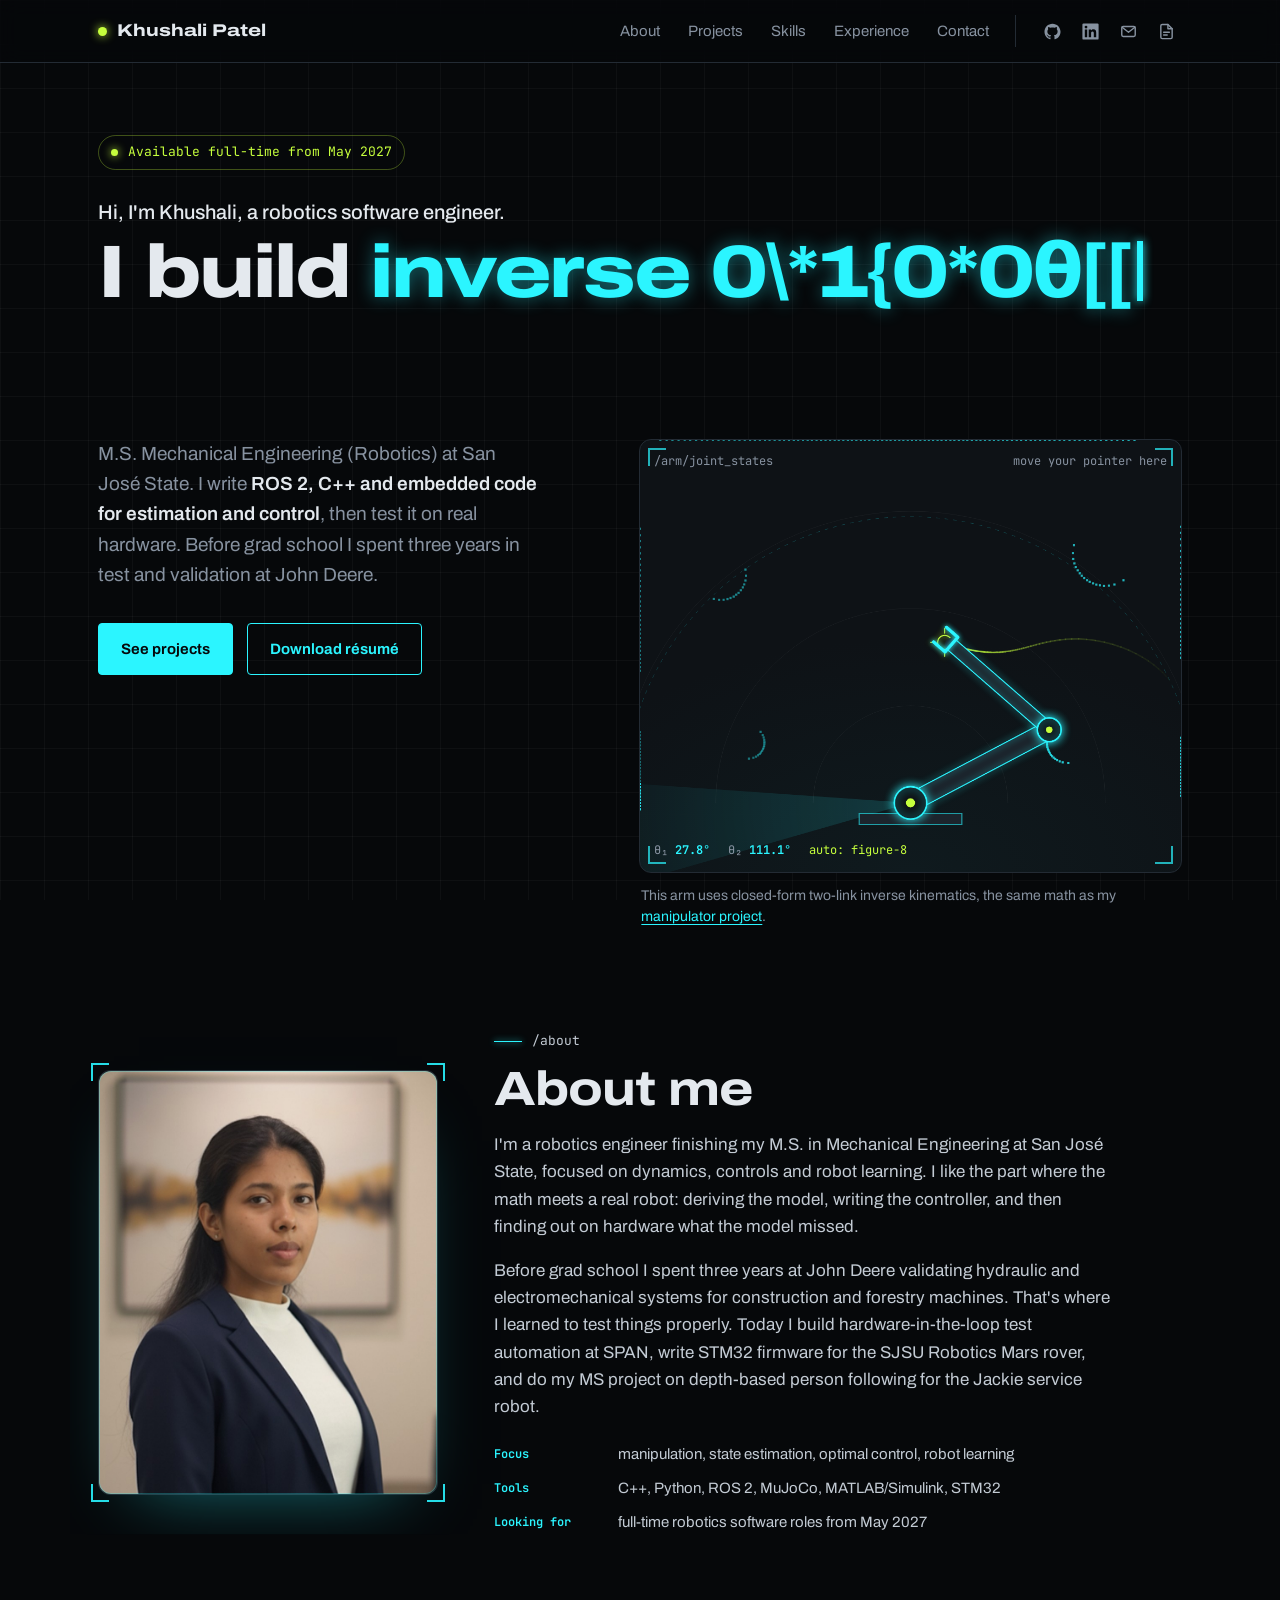
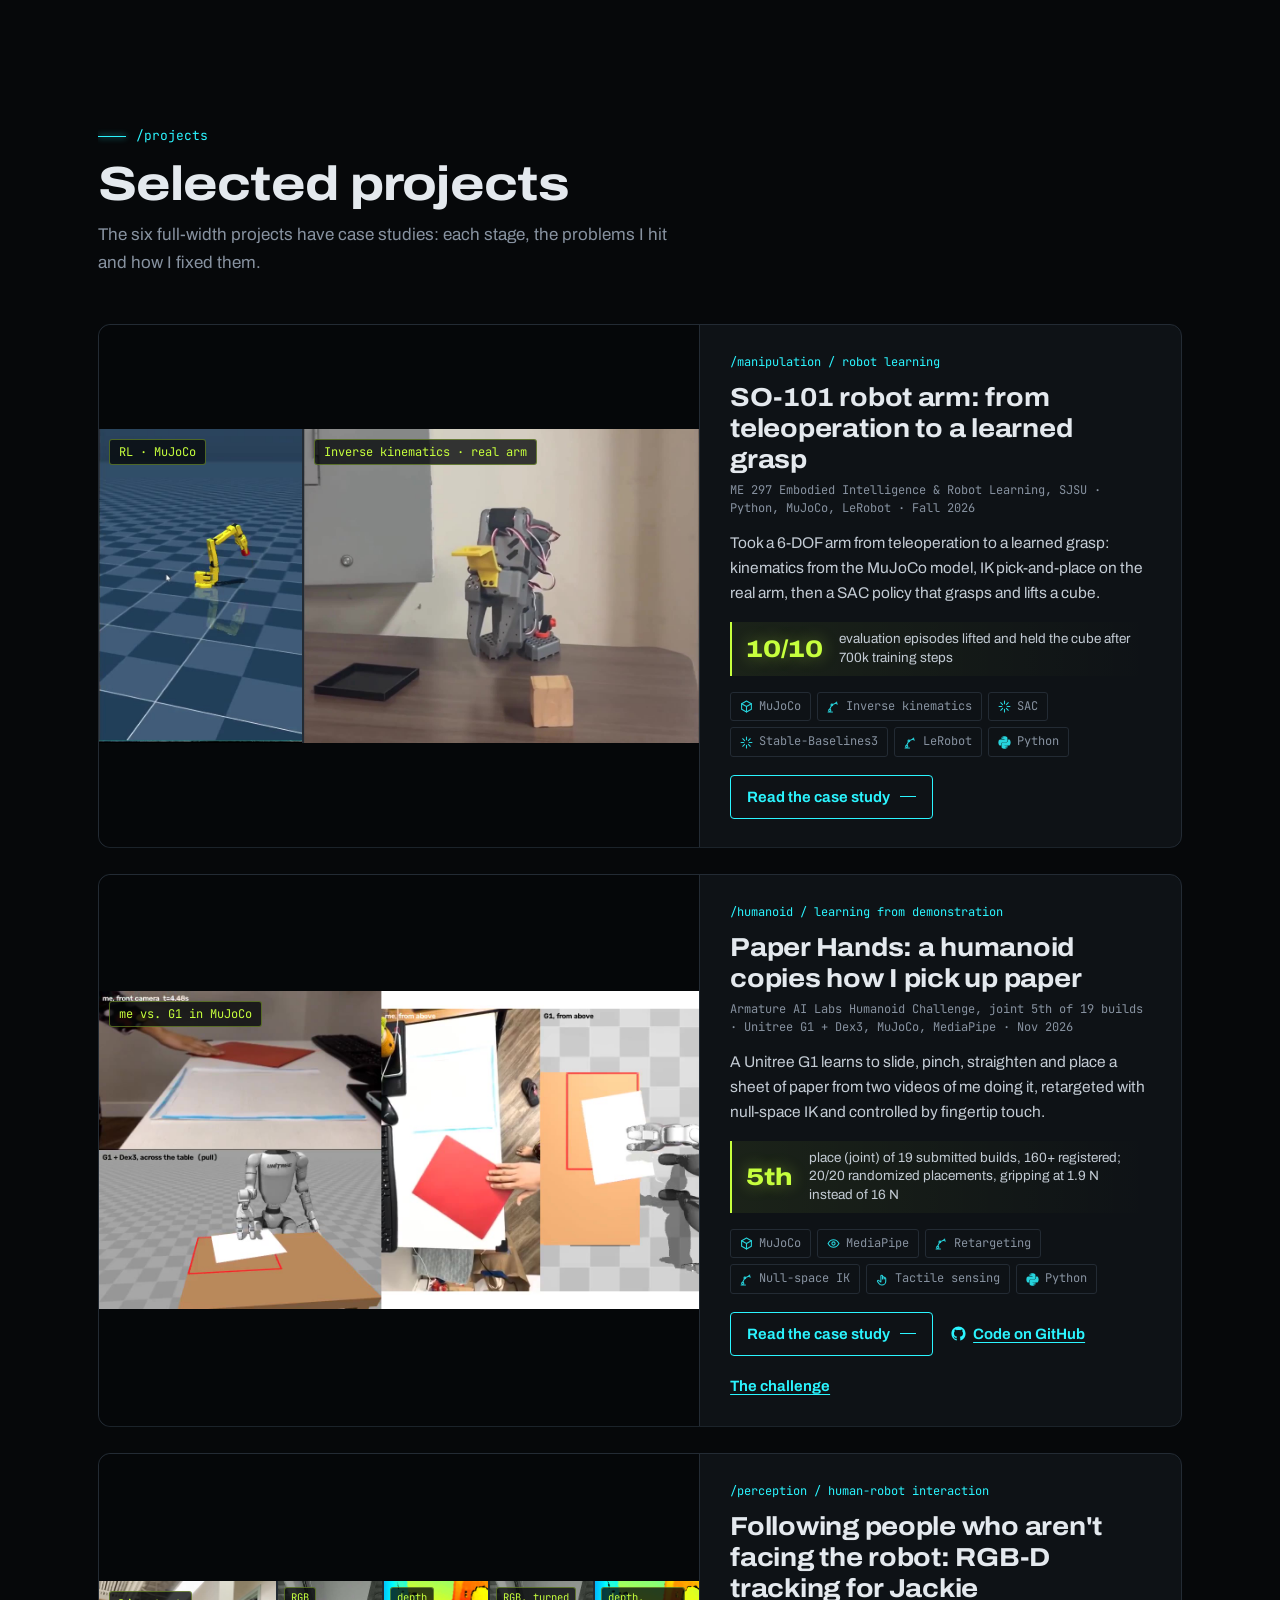
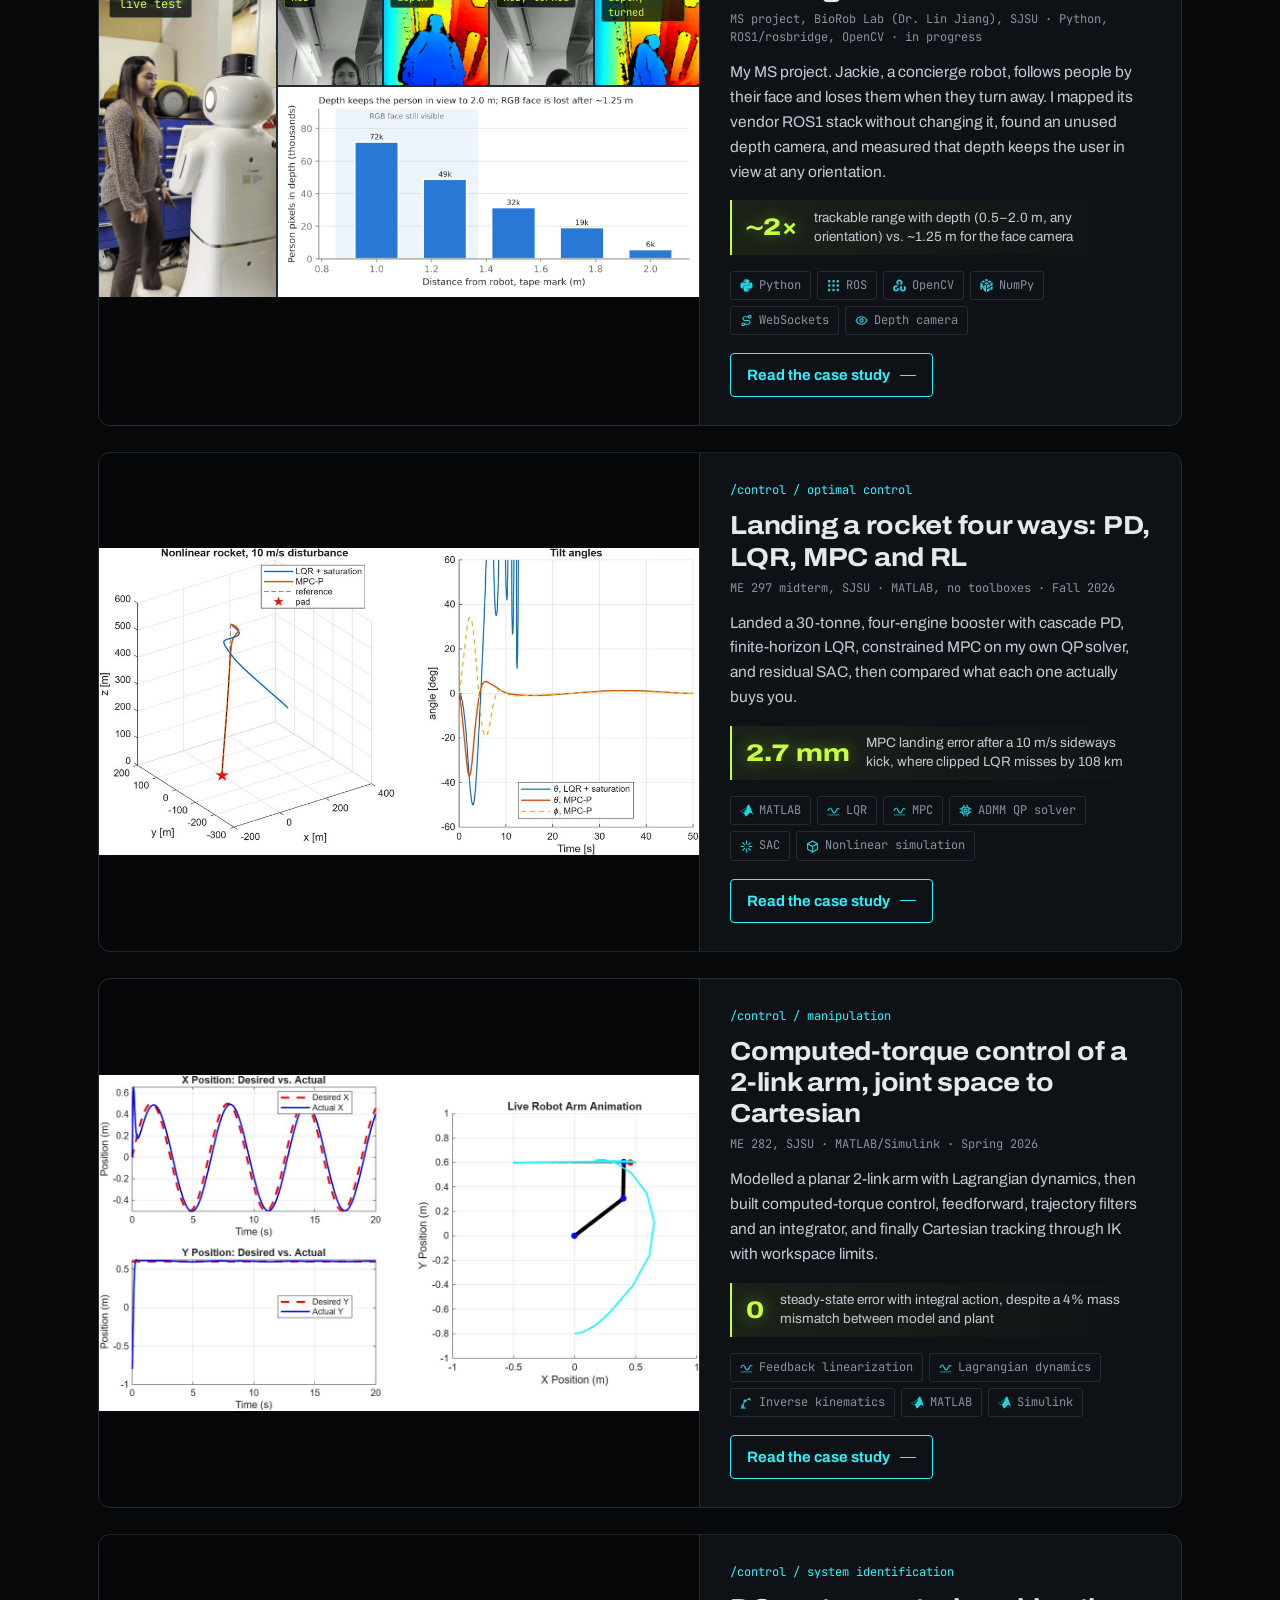
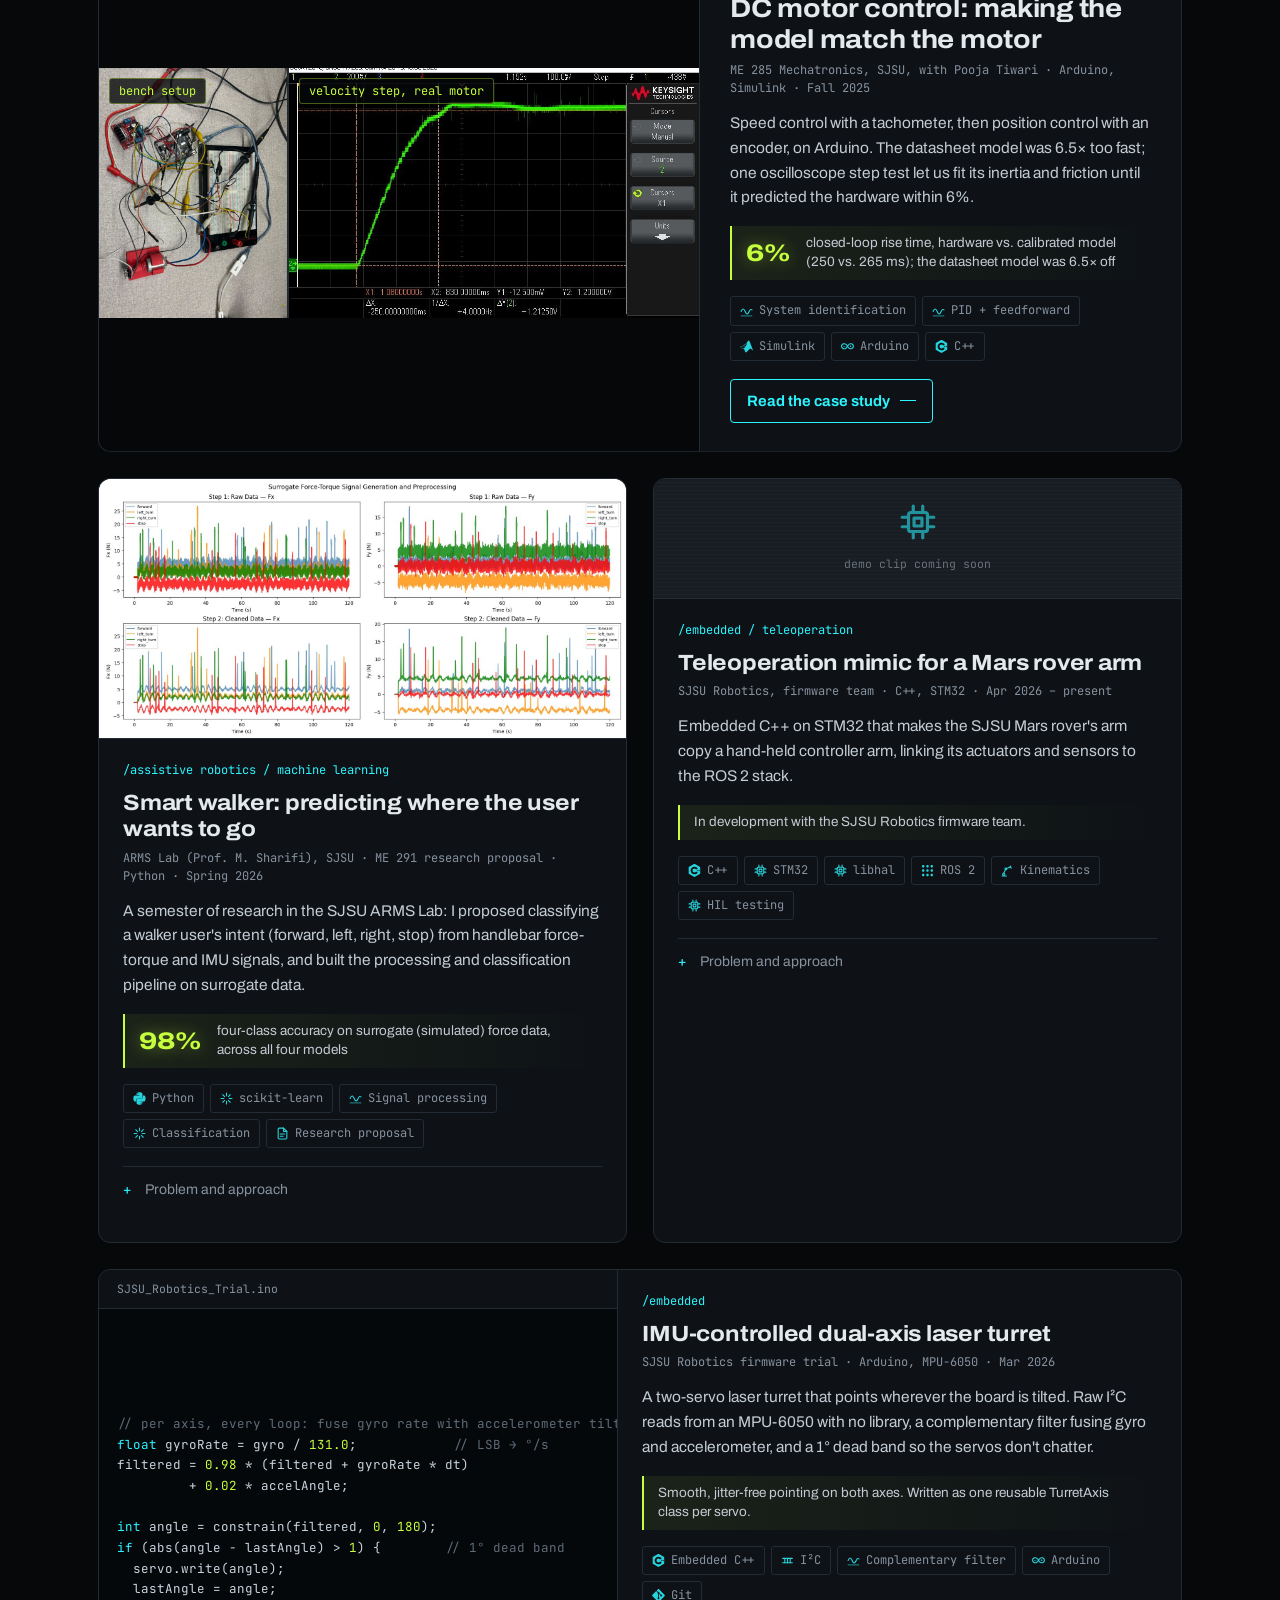
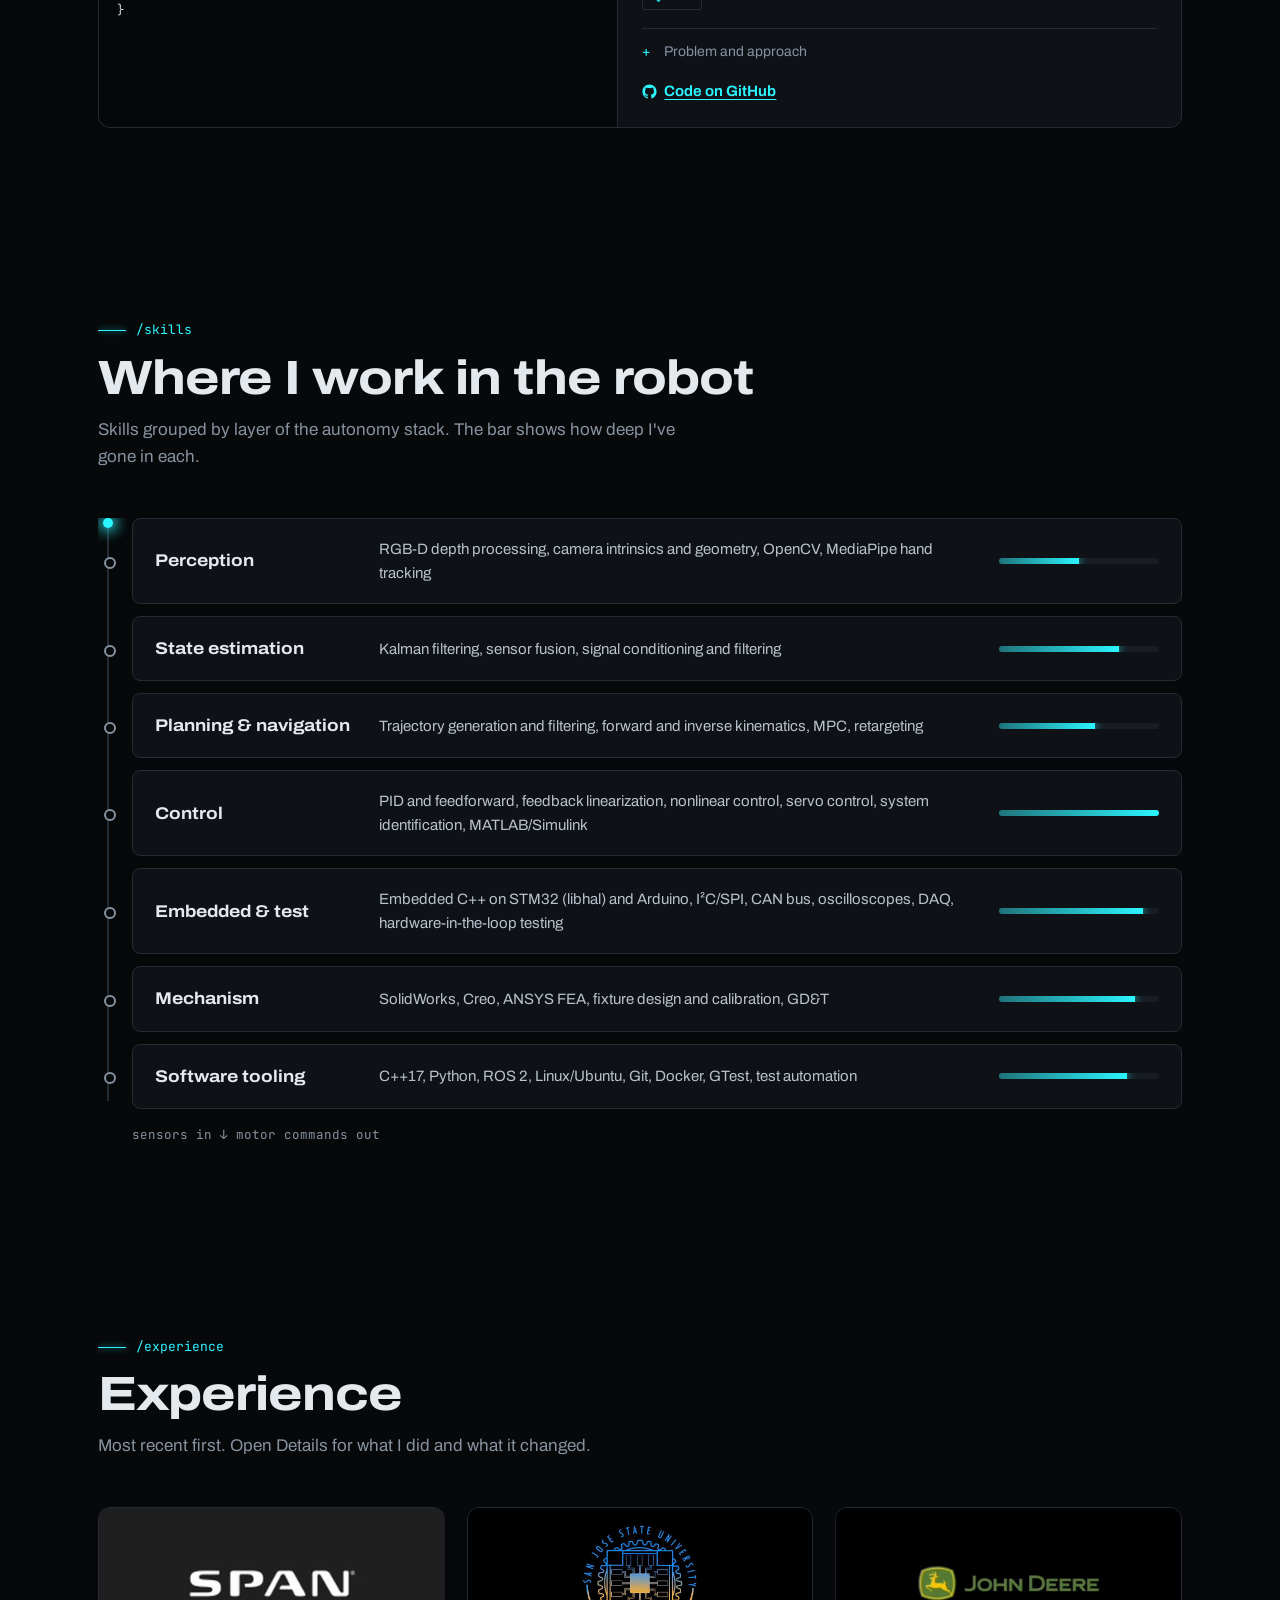
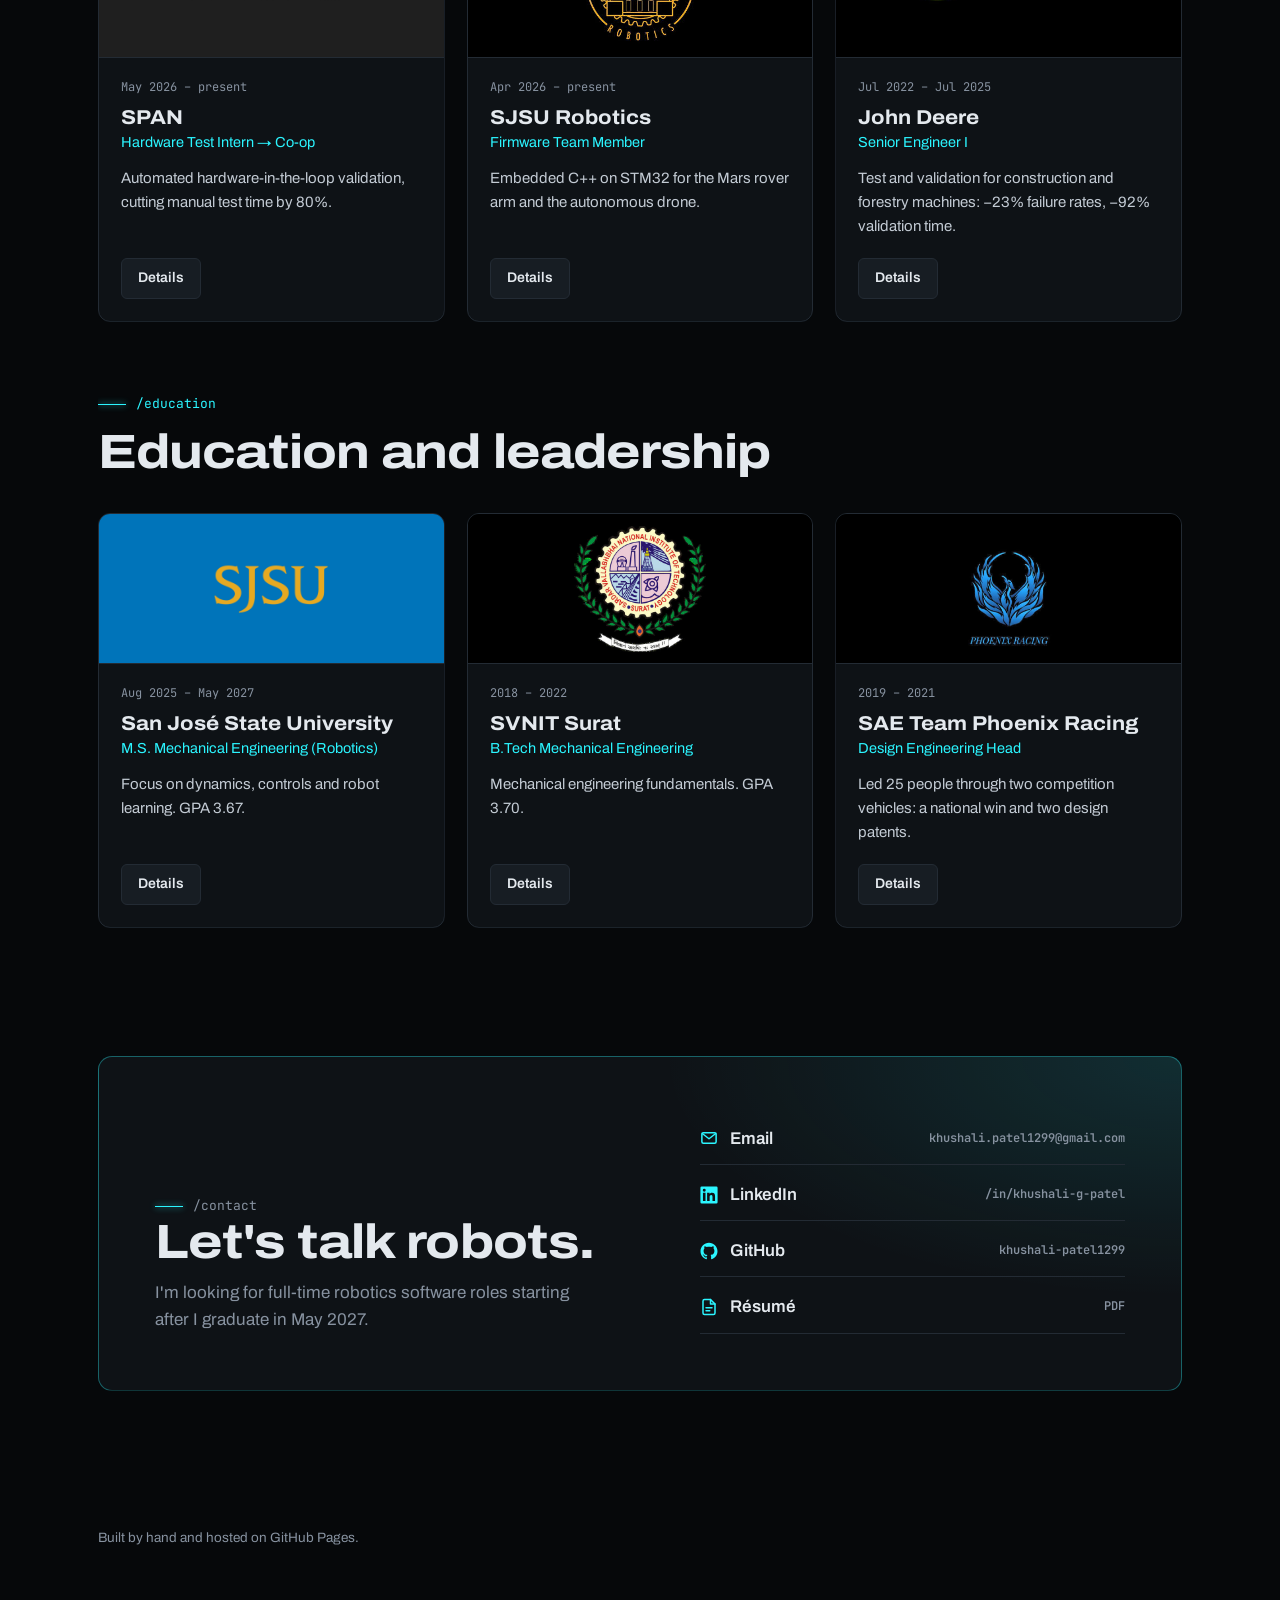
==== commit a7fd283f: "Add files via upload" ====
--- a/index.html
+++ b/index.html
@@ -262,13 +262,13 @@
   {
     title: "Smart walker: predicting where the user wants to go",
     category: "assistive robotics / machine learning",
-    summary: "Thesis project with the SJSU ARMS Lab: classify forward, left, right and stop from handlebar force-torque and IMU signals, and feed the classifier's confidence into the walker's ROS 2 shared control.",
-    context: "ME 291 research proposal, ARMS Lab (Prof. M. Sharifi) · Python, ROS 2 · Jun 2026 – May 2027",
+    summary: "A semester of research in the SJSU ARMS Lab: I proposed classifying a walker user's intent (forward, left, right, stop) from handlebar force-torque and IMU signals, and built the processing and classification pipeline on surrogate data.",
+    context: "ARMS Lab (Prof. M. Sharifi), SJSU · ME 291 research proposal · Python · Spring 2026",
     problem: "The walker reads user intent with hand-tuned force rules that break across users and conditions.",
-    approach: "Built the full pipeline on surrogate 100 Hz force data first: Butterworth filtering, offset correction, dead-zone thresholding, 0.5 s sliding-window features, and four classifiers compared per class. Next: real data from participants and a ROS 2 node under 50 ms latency.",
+    approach: "Wrote the research proposal and built the full pipeline on surrogate 100 Hz force data: Butterworth filtering, offset correction, dead-zone thresholding, 0.5 s sliding-window features, and four classifiers compared per class. The proposal planned real-participant data and a ROS 2 shared-control node as follow-on work.",
     resultNum: "98%",
-    resultText: "four-class accuracy on surrogate data across all four models; target on real data is 85% or better",
-    tags: ["Python", "scikit-learn", "ROS 2", "Signal processing", "Shared control"],
+    resultText: "four-class accuracy on surrogate (simulated) force data, across all four models",
+    tags: ["Python", "scikit-learn", "Signal processing", "Classification", "Research proposal"],
     media: [{src:"assets/walker/preprocessing.jpg", w:1536, h:754, white:true}],
     links: []
   },
@@ -371,7 +371,7 @@
   "mujoco":"cube","gazebo":"cube","stm32":"chip","libhal":"chip","i²c":"bus","can":"bus","hil testing":"chip","mediapipe":"eye",
   "sac":"spark","stable-baselines3":"spark","lerobot":"arm","inverse kinematics":"arm","kinematics":"arm","retargeting":"arm",
   "null-space ik":"arm","feedback linearization":"wave","lagrangian dynamics":"wave","pid + feedforward":"wave","system identification":"wave",
-  "ekf":"wave","lqr":"wave","mpc":"wave","cascade pd":"wave","admm qp solver":"chip","nonlinear simulation":"cube","filtering":"wave","nav2":"route","tf2":"axes","tactile sensing":"touch","complementary filter":"wave","ros":"ros","websockets":"route","depth camera":"eye","scikit-learn":"spark","signal processing":"wave","shared control":"route"};
+  "ekf":"wave","lqr":"wave","mpc":"wave","cascade pd":"wave","admm qp solver":"chip","nonlinear simulation":"cube","filtering":"wave","nav2":"route","tf2":"axes","tactile sensing":"touch","complementary filter":"wave","ros":"ros","websockets":"route","depth camera":"eye","scikit-learn":"spark","signal processing":"wave","shared control":"route","classification":"spark","research proposal":"doc"};
 const tagHTML = t => `<li><i class="ic ic-${ICONS[t.toLowerCase()]||"dot"}" aria-hidden="true"></i>${esc(t)}</li>`;
 
 const mediaHTML = p => {
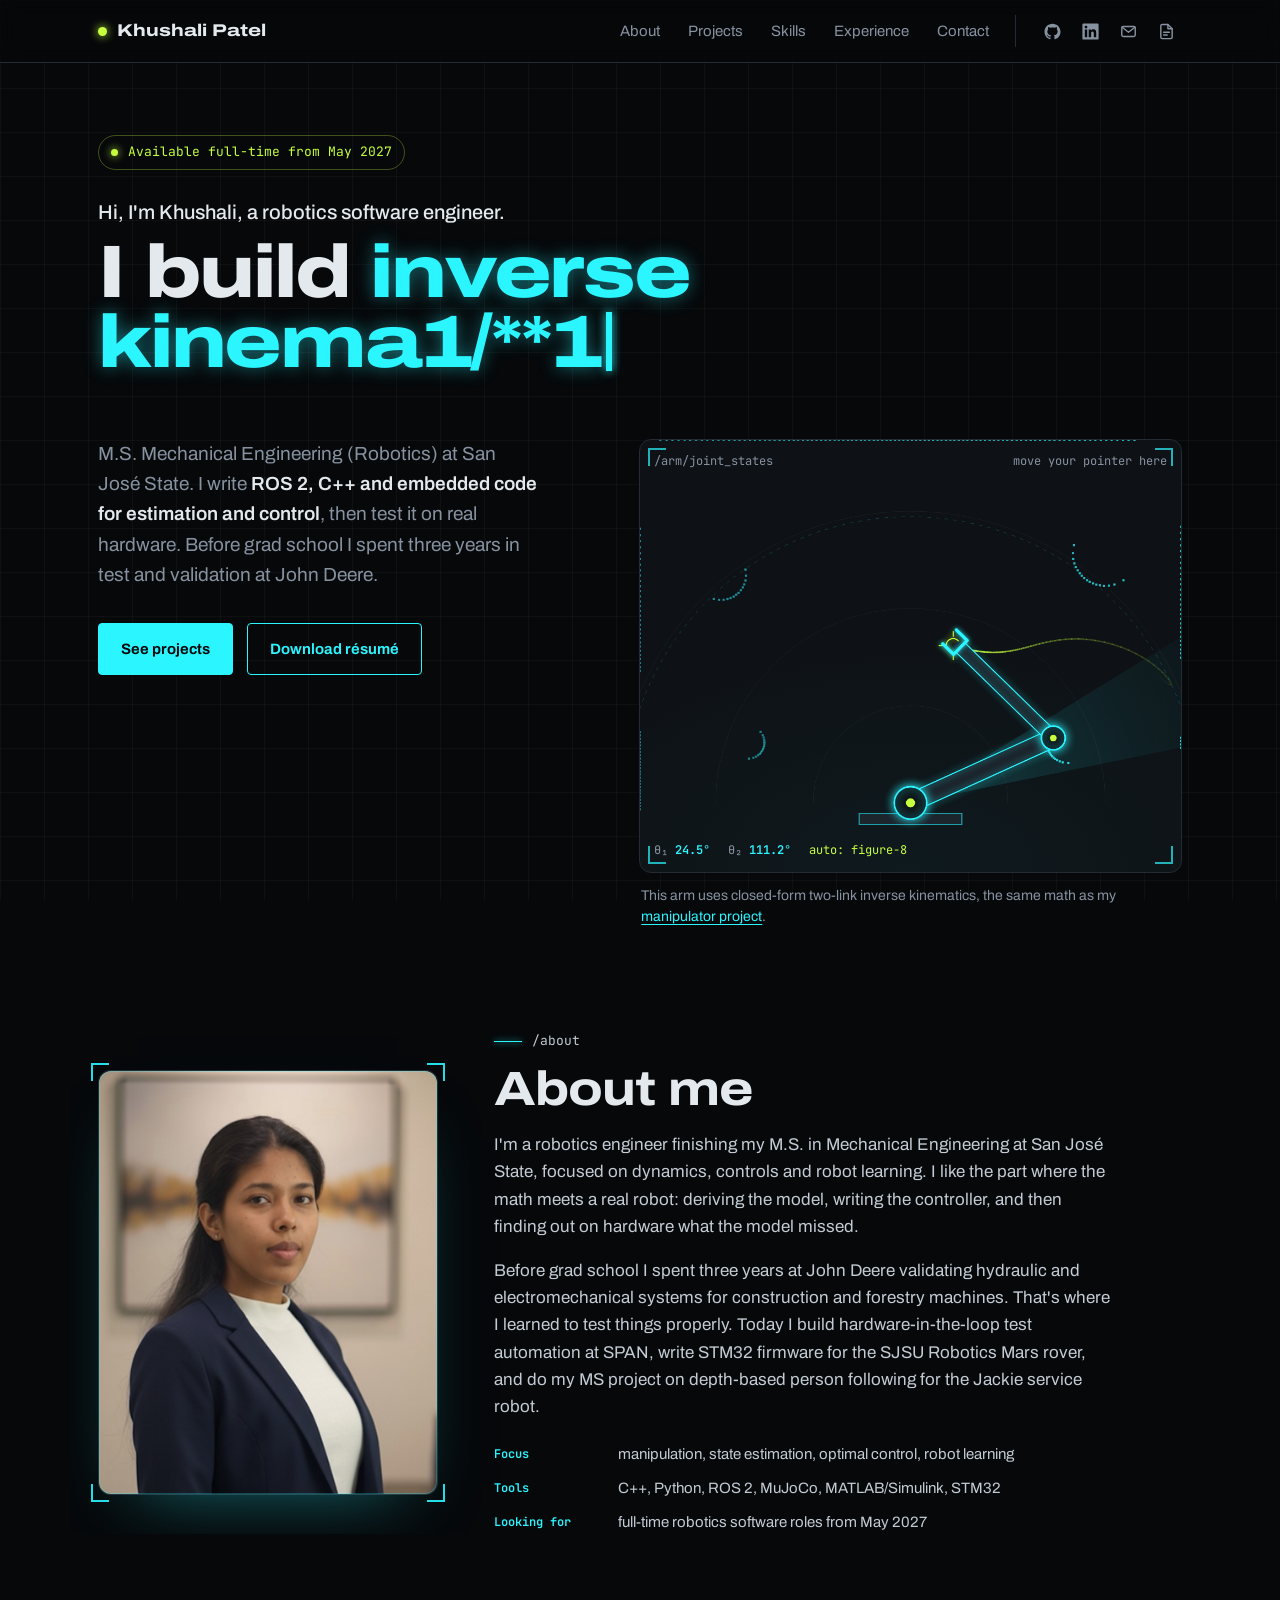
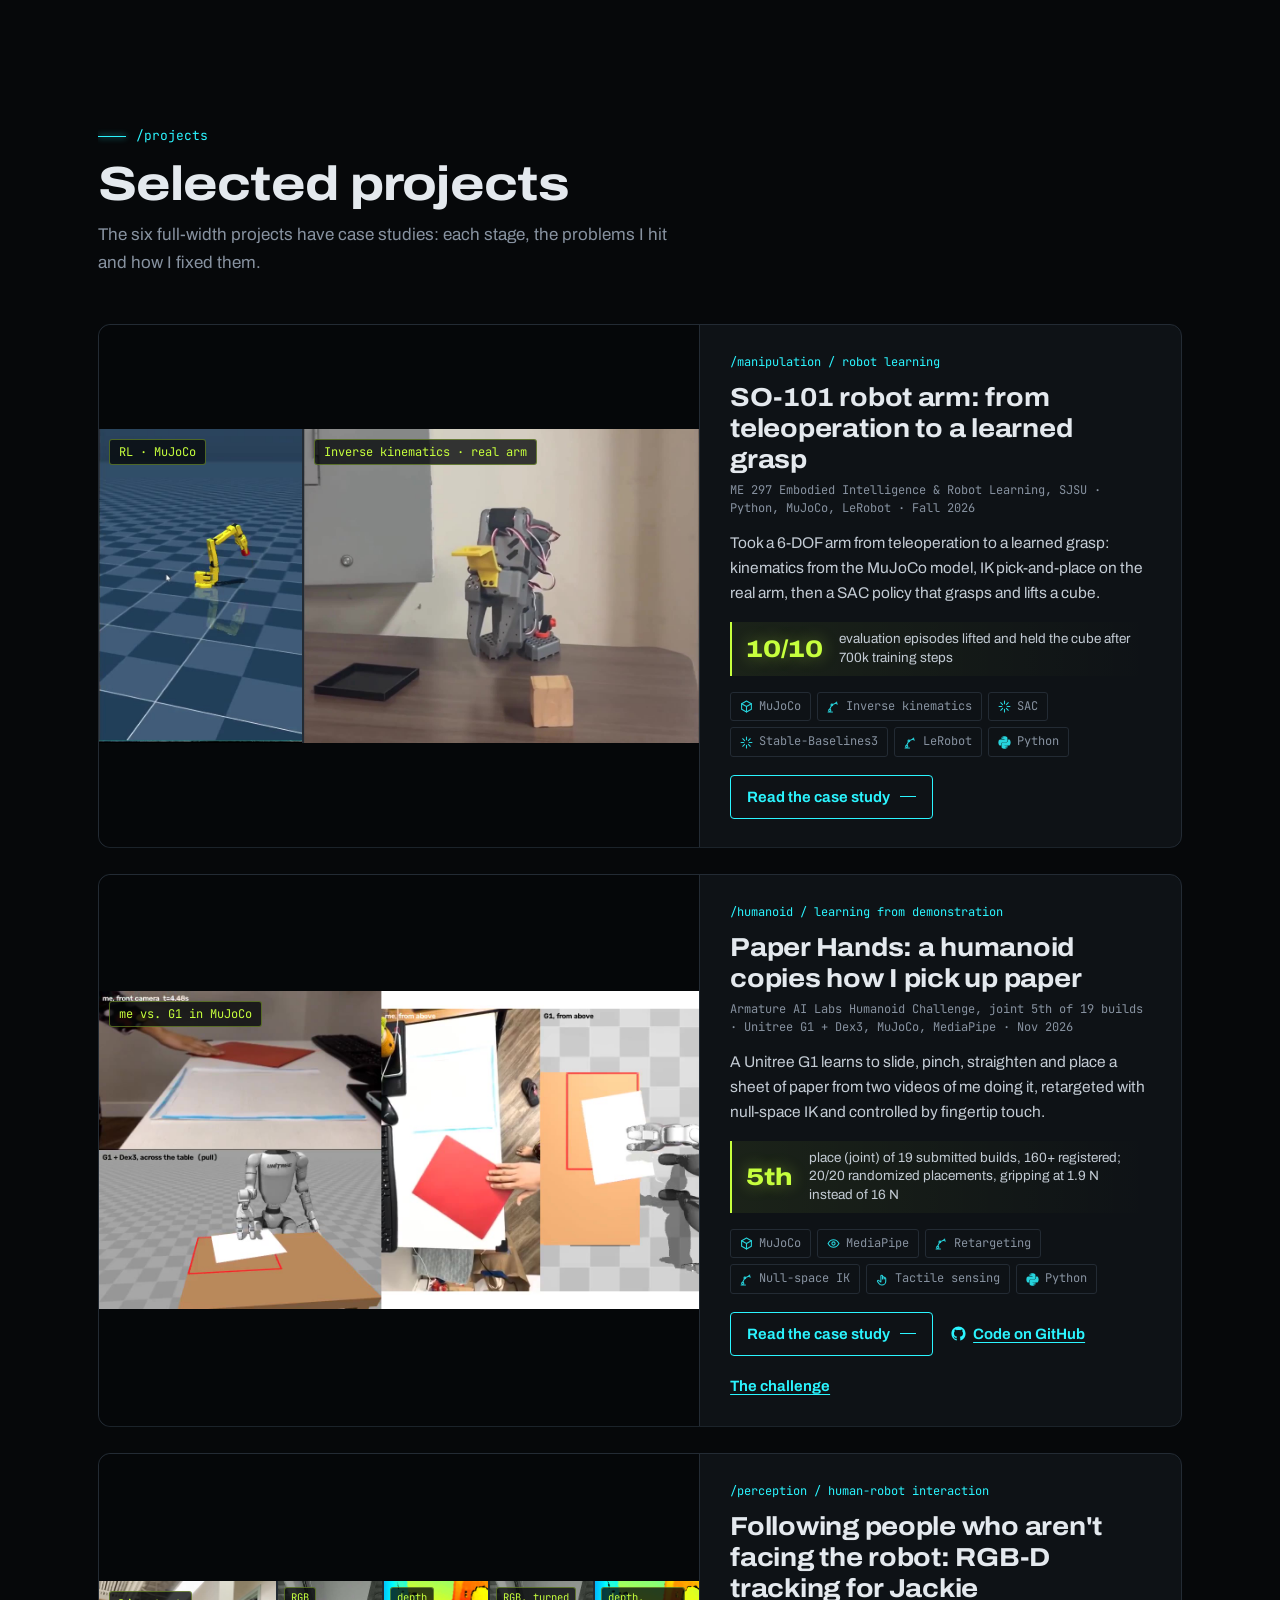
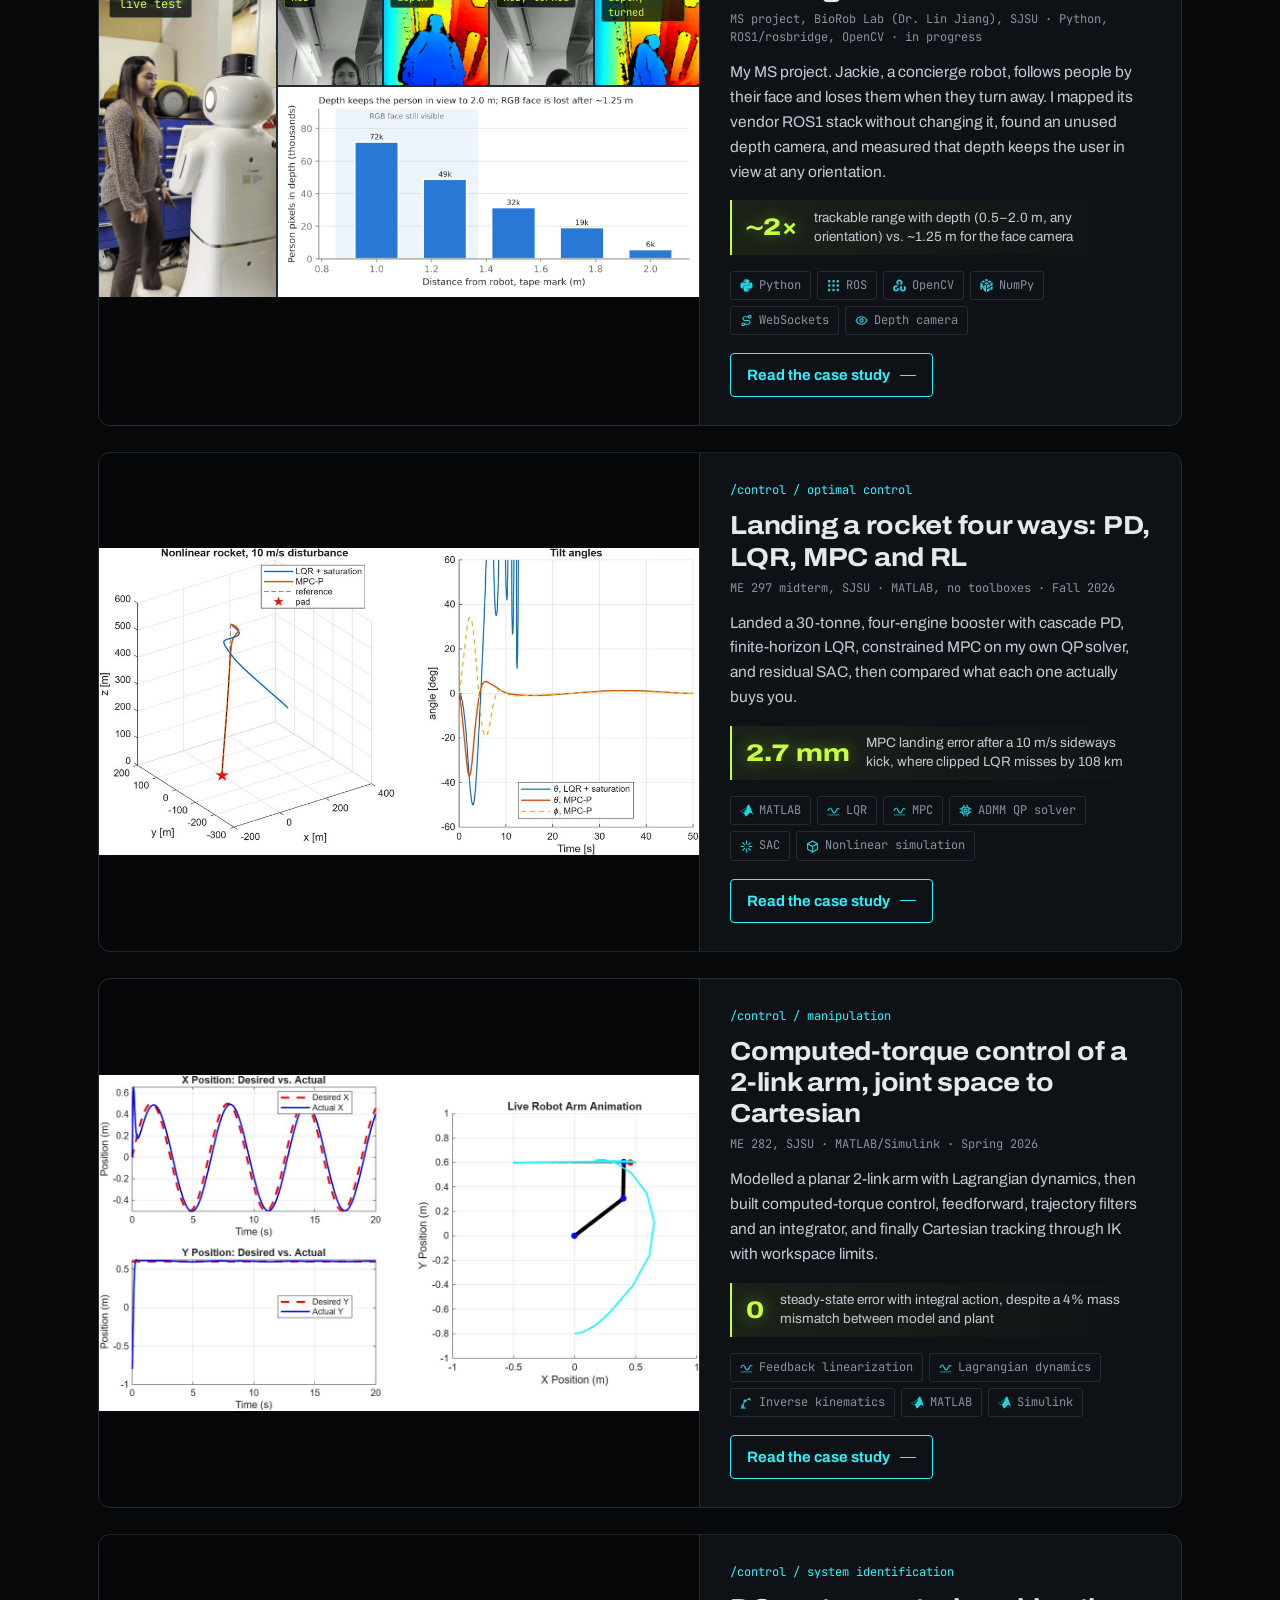
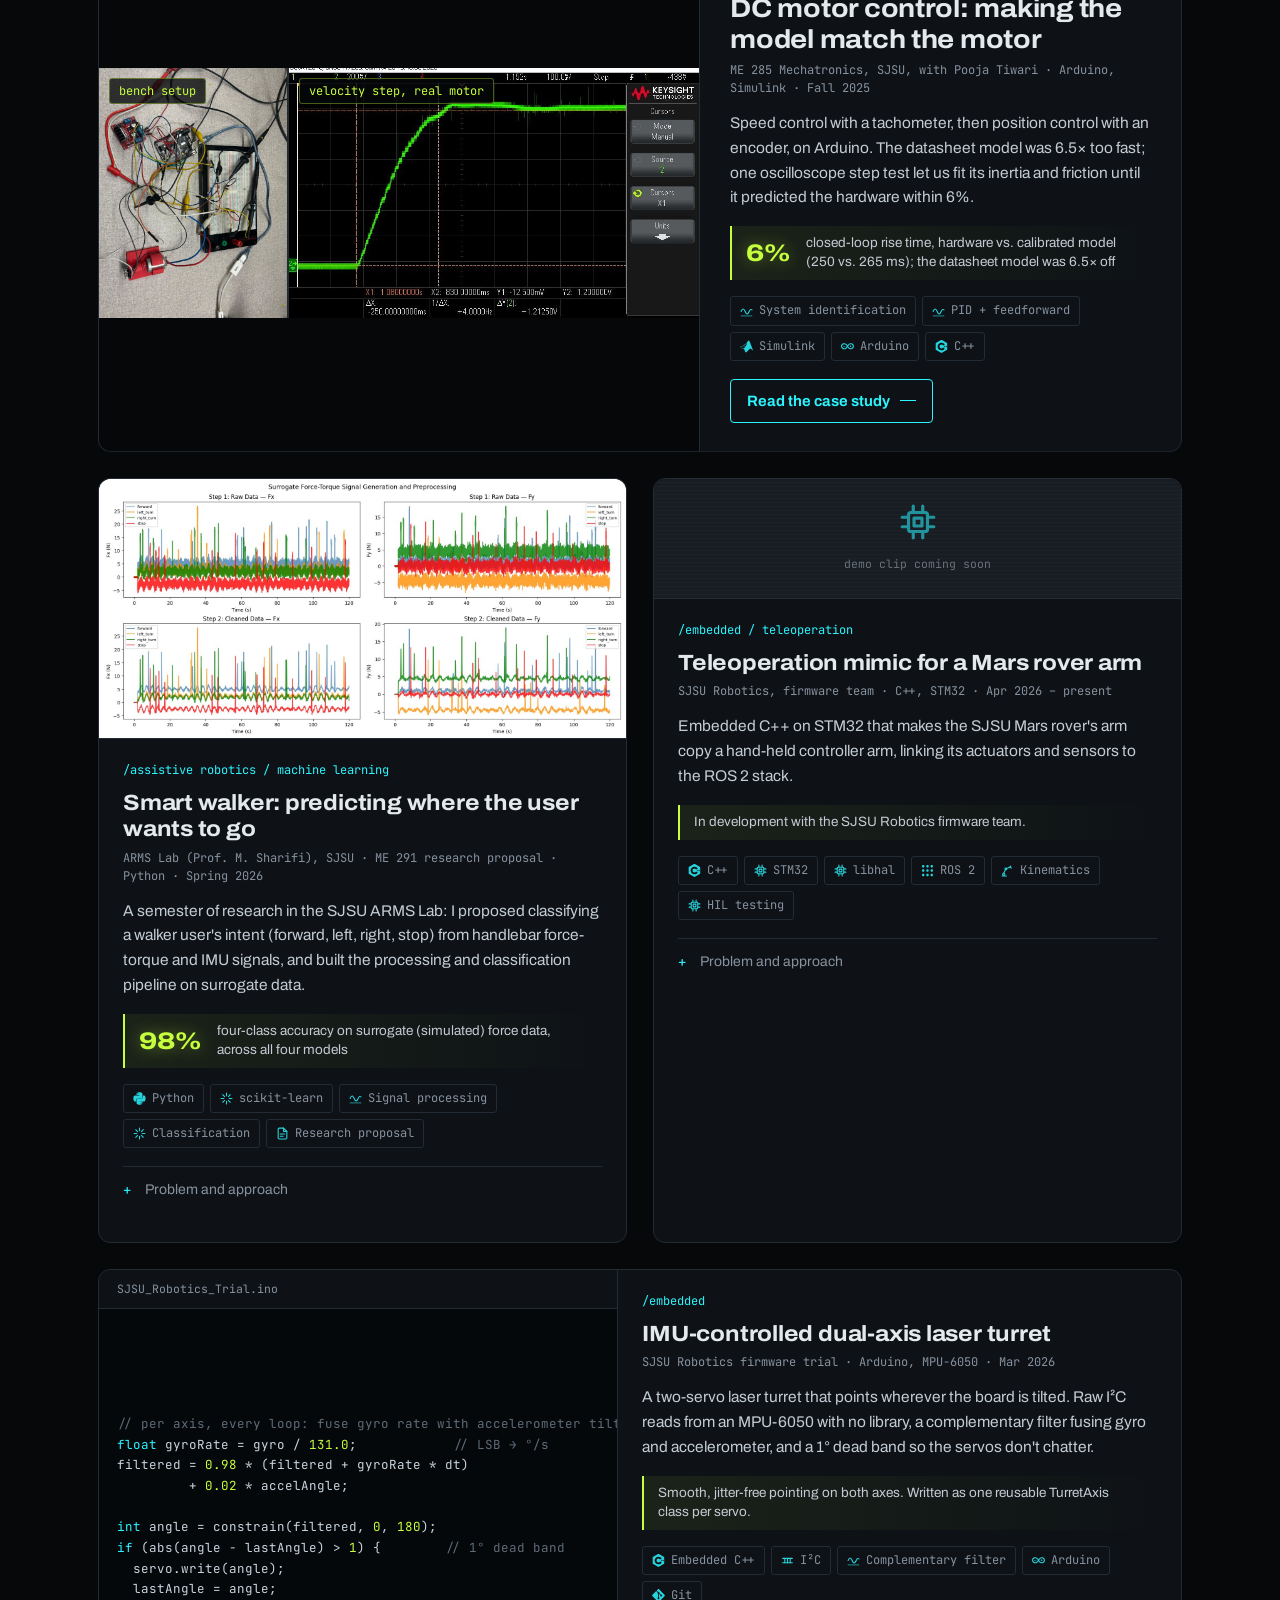
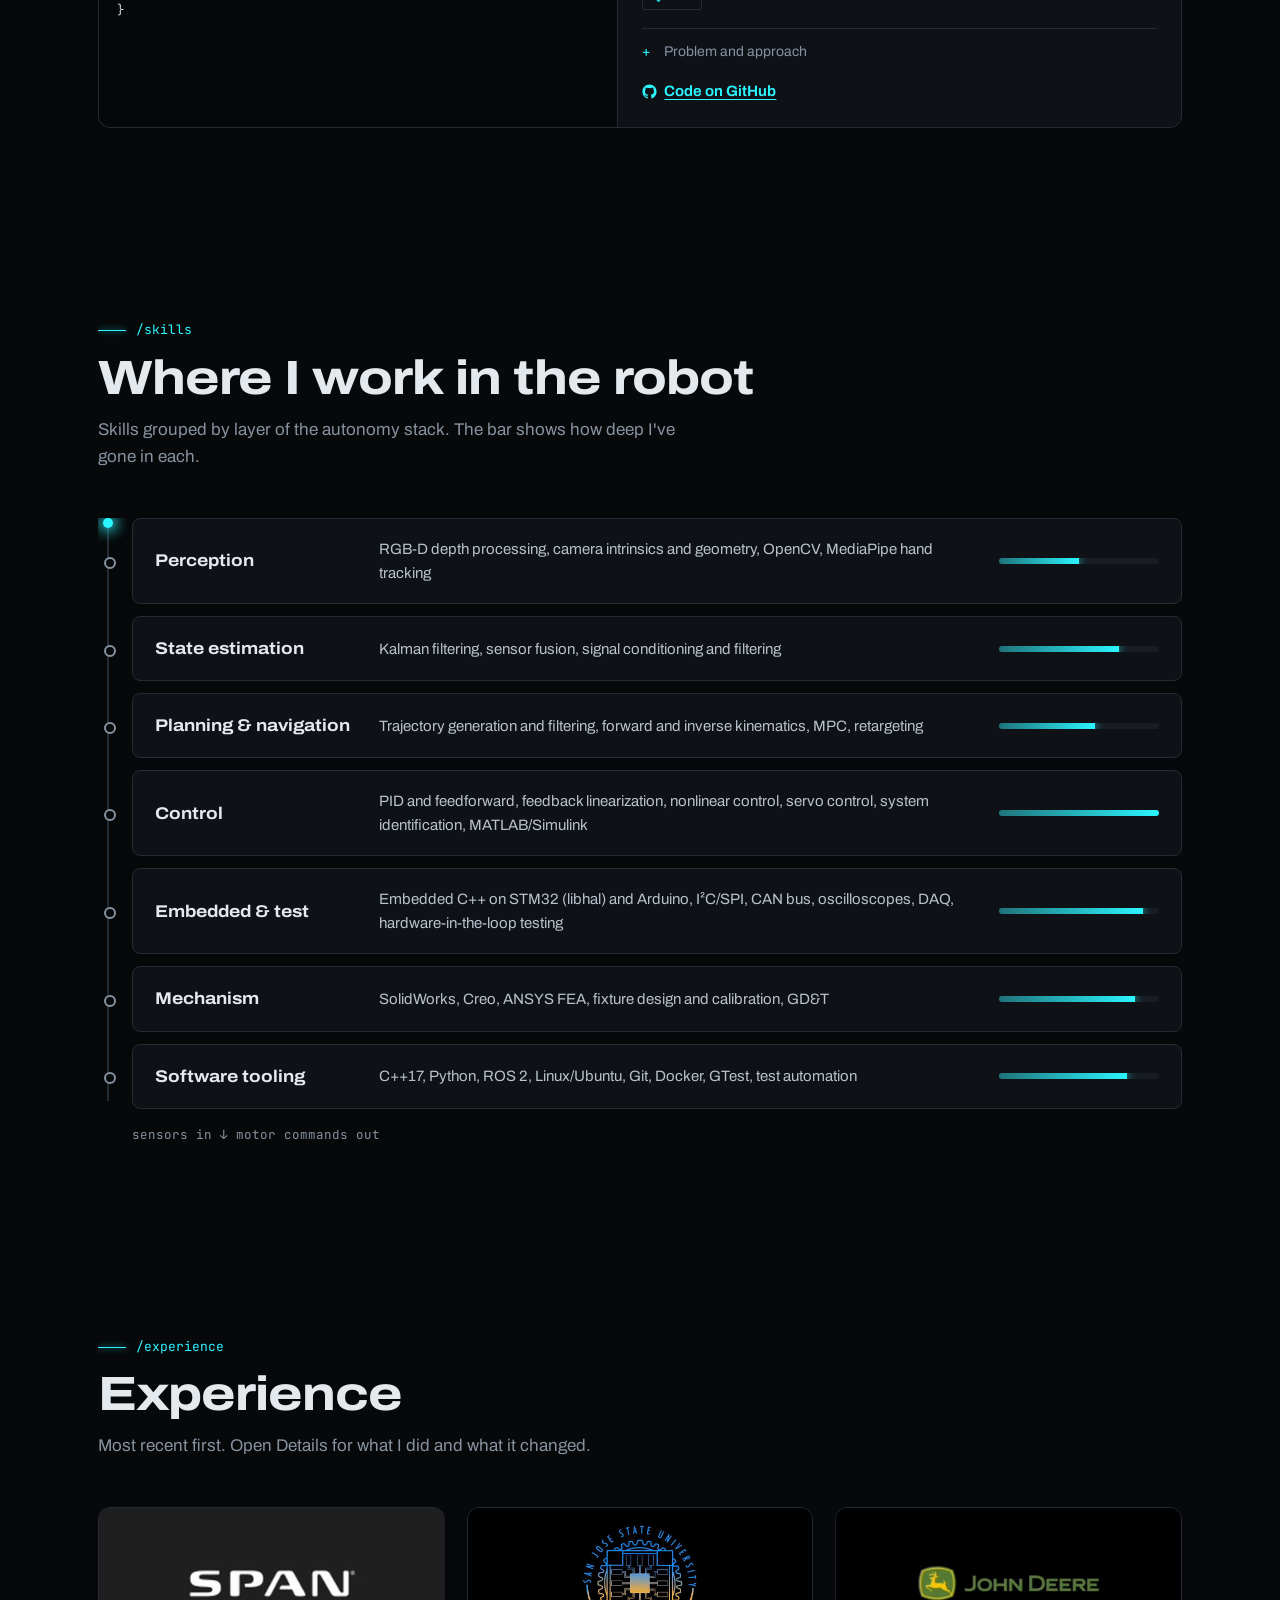
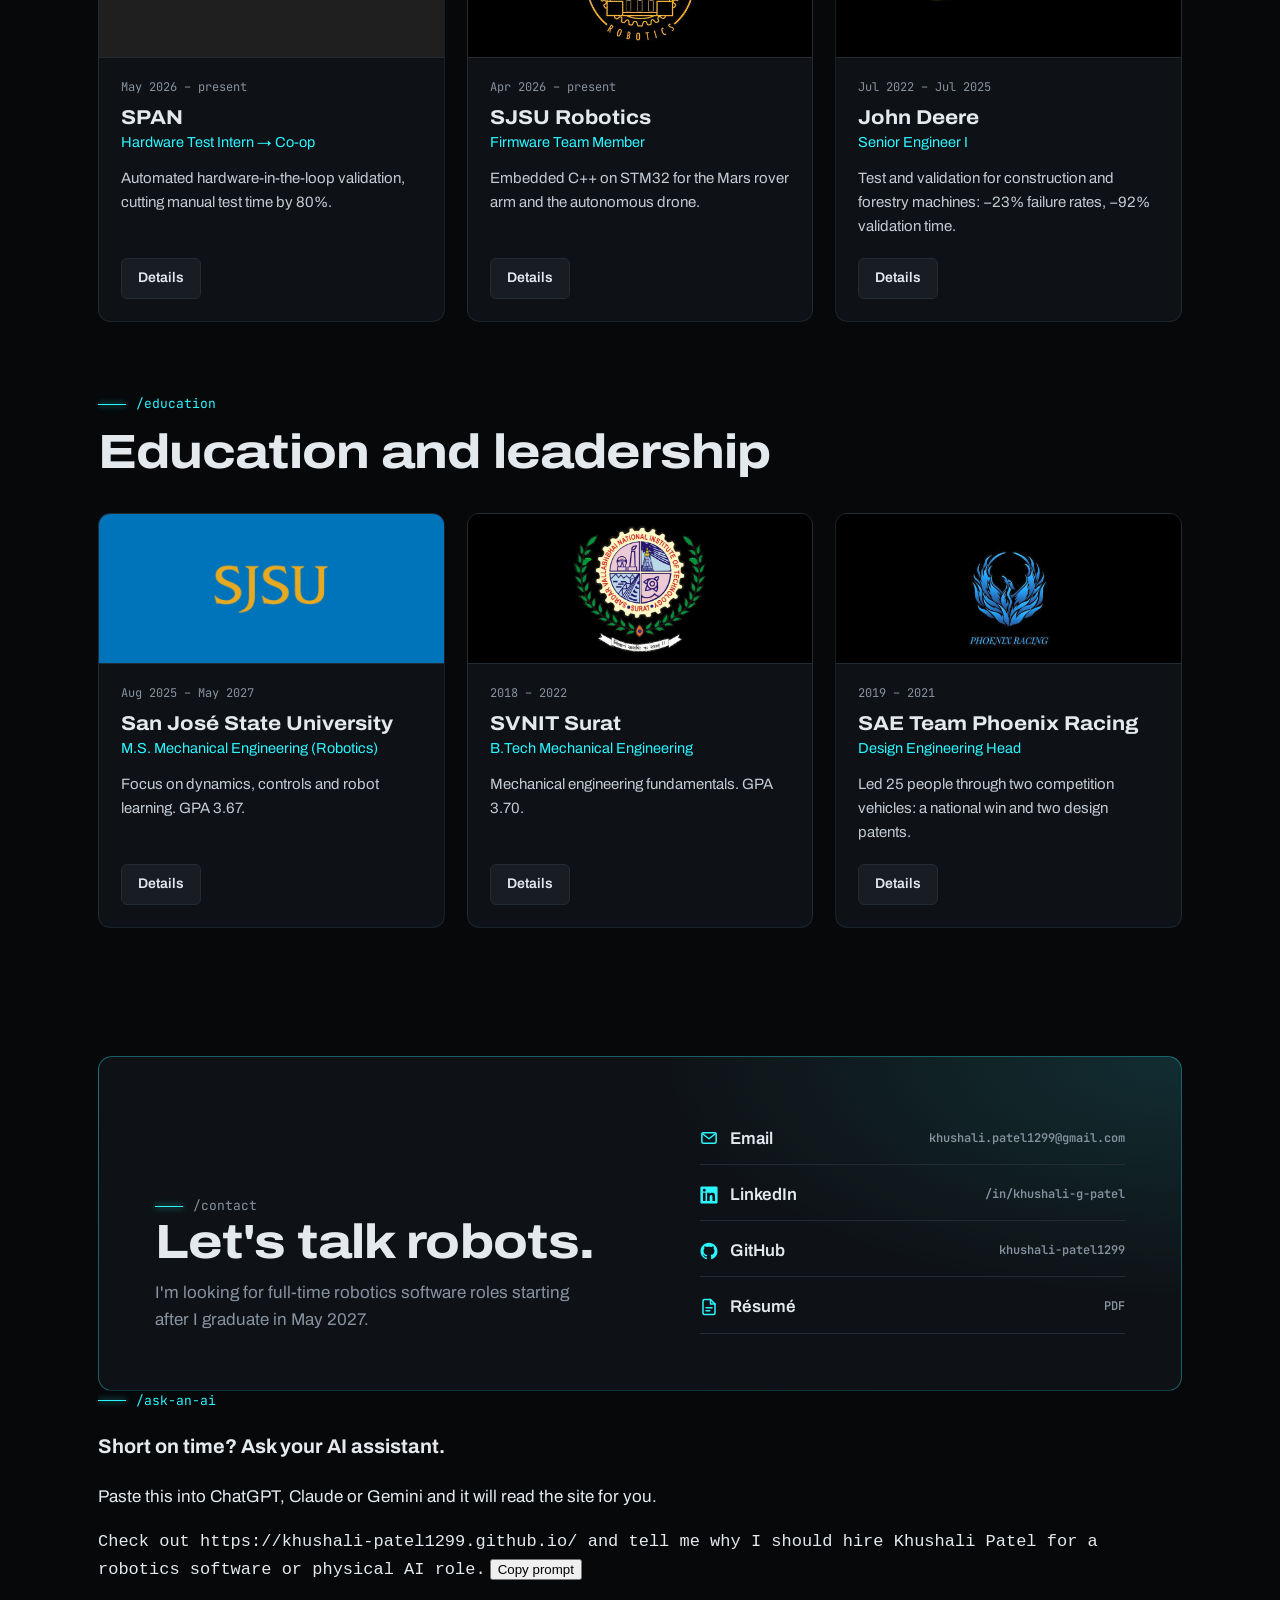
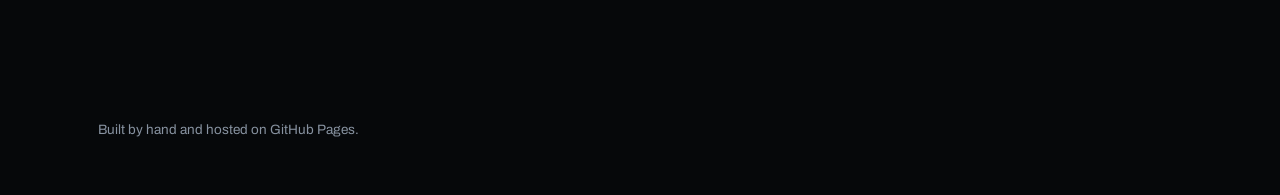
==== commit d8729193: "Add files via upload" ====
--- a/index.html
+++ b/index.html
@@ -5,6 +5,15 @@
 <meta name="viewport" content="width=device-width, initial-scale=1">
 <title>Khushali Patel — Robotics Software Engineer</title>
 <meta name="description" content="Robotics software engineer: ROS 2, C++, state estimation, control and embedded systems.">
+<meta property="og:type" content="website">
+<meta property="og:url" content="https://khushali-patel1299.github.io/">
+<meta property="og:title" content="Khushali Patel — Robotics Software Engineer">
+<meta property="og:description" content="Manipulation, control and robot learning, tested on real hardware.">
+<meta property="og:image" content="https://khushali-patel1299.github.io/assets/og-image.png">
+<meta property="og:image:width" content="1200">
+<meta property="og:image:height" content="627">
+<meta name="twitter:card" content="summary_large_image">
+<meta name="twitter:image" content="https://khushali-patel1299.github.io/assets/og-image.png">
 <link rel="preconnect" href="https://fonts.googleapis.com">
 <link rel="preconnect" href="https://fonts.gstatic.com" crossorigin>
 <link href="https://fonts.googleapis.com/css2?family=Archivo:wdth,wght@62..125,300..800&family=JetBrains+Mono:wght@400;600&display=swap" rel="stylesheet">
@@ -95,7 +104,124 @@
         <h2>Selected projects</h2>
         <p class="sub">The six full-width projects have case studies: each stage, the problems I hit and how I fixed them.</p>
       </div>
-      <div class="projects grid" id="project-list"></div>
+      <div class="projects grid" id="project-list"><article class="card reveal feature"><span class="brk a"></span><span class="brk b"></span><span class="brk c"></span><span class="brk d"></span>
+    <a class="media-link" href="projects/so101.html" aria-label="SO-101 robot arm: from teleoperation to a learned grasp: case study"><div class="media-row" ><figure class="" data-ar="468/724"><video src="assets/so101/rl_lift.mp4" poster="assets/so101/rl_lift.jpg" width="468" height="724" data-autoplay="" preload="none" muted="" loop="" playsinline=""></video><figcaption>RL · MuJoCo</figcaption></figure><figure class="" data-ar="1360/1080"><video src="assets/so101/ik_hw.mp4" poster="assets/so101/ik_hw.jpg" width="1360" height="1080" data-autoplay="" preload="none" muted="" loop="" playsinline=""></video><figcaption>Inverse kinematics · real arm</figcaption></figure></div></a>
+    <div class="card-body">
+      <p class="cat">/manipulation / robot learning</p>
+      <h3>SO-101 robot arm: from teleoperation to a learned grasp</h3>
+      <p class="ctx">ME 297 Embodied Intelligence &amp; Robot Learning, SJSU · Python, MuJoCo, LeRobot · Fall 2026</p>
+      <p class="summary">Took a 6-DOF arm from teleoperation to a learned grasp: kinematics from the MuJoCo model, IK pick-and-place on the real arm, then a SAC policy that grasps and lifts a cube.</p>
+      <div class="result"><span class="num" data-count="10/10">10/10</span><span class="what">evaluation episodes lifted and held the cube after 700k training steps</span></div>
+      <ul class="tags"><li><i class="ic ic-cube" aria-hidden="true"></i>MuJoCo</li><li><i class="ic ic-arm" aria-hidden="true"></i>Inverse kinematics</li><li><i class="ic ic-spark" aria-hidden="true"></i>SAC</li><li><i class="ic ic-spark" aria-hidden="true"></i>Stable-Baselines3</li><li><i class="ic ic-arm" aria-hidden="true"></i>LeRobot</li><li><i class="ic ic-python" aria-hidden="true"></i>Python</li></ul>
+      
+      <div class="links"><a class="case-link" href="projects/so101.html">Read the case study</a></div>
+    </div>
+  </article><article class="card reveal feature"><span class="brk a"></span><span class="brk b"></span><span class="brk c"></span><span class="brk d"></span>
+    <a class="media-link" href="projects/humanoid.html" aria-label="Paper Hands: a humanoid copies how I pick up paper: case study"><div class="media-row" ><figure class="" data-ar="1360/720"><video src="assets/humanoid/side_by_side.mp4" poster="assets/humanoid/side_by_side.jpg" width="1360" height="720" data-autoplay="" preload="none" muted="" loop="" playsinline=""></video><figcaption>me vs. G1 in MuJoCo</figcaption></figure></div></a>
+    <div class="card-body">
+      <p class="cat">/humanoid / learning from demonstration</p>
+      <h3>Paper Hands: a humanoid copies how I pick up paper</h3>
+      <p class="ctx">Armature AI Labs Humanoid Challenge, joint 5th of 19 builds · Unitree G1 + Dex3, MuJoCo, MediaPipe · Nov 2026</p>
+      <p class="summary">A Unitree G1 learns to slide, pinch, straighten and place a sheet of paper from two videos of me doing it, retargeted with null-space IK and controlled by fingertip touch.</p>
+      <div class="result"><span class="num" data-count="5th">5th</span><span class="what">place (joint) of 19 submitted builds, 160+ registered; 20/20 randomized placements, gripping at 1.9 N instead of 16 N</span></div>
+      <ul class="tags"><li><i class="ic ic-cube" aria-hidden="true"></i>MuJoCo</li><li><i class="ic ic-eye" aria-hidden="true"></i>MediaPipe</li><li><i class="ic ic-arm" aria-hidden="true"></i>Retargeting</li><li><i class="ic ic-arm" aria-hidden="true"></i>Null-space IK</li><li><i class="ic ic-touch" aria-hidden="true"></i>Tactile sensing</li><li><i class="ic ic-python" aria-hidden="true"></i>Python</li></ul>
+      
+      <div class="links"><a class="case-link" href="projects/humanoid.html">Read the case study</a><a href="https://github.com/khushali-patel1299/Humanoid-Challenge"><i class="ic ic-github" aria-hidden="true"></i> Code on GitHub</a><a href="https://luma.com/784lh668">The challenge</a></div>
+    </div>
+  </article><article class="card reveal feature"><span class="brk a"></span><span class="brk b"></span><span class="brk c"></span><span class="brk d"></span>
+    <a class="media-link" href="projects/jackie.html" aria-label="Following people who aren't facing the robot: RGB-D tracking for Jackie: case study"><div class="media-split" ><div class="media-row" ><figure class="" data-ar="720/1280"><video src="assets/jackie/jackie_live.mp4" poster="assets/jackie/jackie_live.jpg" width="720" height="1280" data-autoplay="" preload="none" muted="" loop="" playsinline=""></video><figcaption>live test</figcaption></figure></div><div class="media-stack"><div class="media-row" ><figure class="" data-ar="480/480"><img src="assets/jackie/rgb_facing.jpg" width="480" height="480" alt="Following people who aren't facing the robot: RGB-D tracking for Jackie" loading="lazy"><figcaption>RGB</figcaption></figure><figure class="" data-ar="480/480"><img src="assets/jackie/depth_facing.jpg" width="480" height="480" alt="Following people who aren't facing the robot: RGB-D tracking for Jackie" loading="lazy"><figcaption>depth</figcaption></figure><figure class="" data-ar="480/480"><img src="assets/jackie/rgb_away.jpg" width="480" height="480" alt="Following people who aren't facing the robot: RGB-D tracking for Jackie" loading="lazy"><figcaption>RGB, turned</figcaption></figure><figure class="" data-ar="480/480"><img src="assets/jackie/depth_away.jpg" width="480" height="480" alt="Following people who aren't facing the robot: RGB-D tracking for Jackie" loading="lazy"><figcaption>depth, turned</figcaption></figure></div><div class="media-row" ><figure class="white" data-ar="1280/640"><img src="assets/jackie/range_chart.jpg" width="1280" height="640" alt="Following people who aren't facing the robot: RGB-D tracking for Jackie" loading="lazy"></figure></div></div></div></a>
+    <div class="card-body">
+      <p class="cat">/perception / human-robot interaction</p>
+      <h3>Following people who aren't facing the robot: RGB-D tracking for Jackie</h3>
+      <p class="ctx">MS project, BioRob Lab (Dr. Lin Jiang), SJSU · Python, ROS1/rosbridge, OpenCV · in progress</p>
+      <p class="summary">My MS project. Jackie, a concierge robot, follows people by their face and loses them when they turn away. I mapped its vendor ROS1 stack without changing it, found an unused depth camera, and measured that depth keeps the user in view at any orientation.</p>
+      <div class="result"><span class="num" data-count="~2×">~2×</span><span class="what">trackable range with depth (0.5–2.0 m, any orientation) vs. ~1.25 m for the face camera</span></div>
+      <ul class="tags"><li><i class="ic ic-python" aria-hidden="true"></i>Python</li><li><i class="ic ic-ros" aria-hidden="true"></i>ROS</li><li><i class="ic ic-opencv" aria-hidden="true"></i>OpenCV</li><li><i class="ic ic-numpy" aria-hidden="true"></i>NumPy</li><li><i class="ic ic-route" aria-hidden="true"></i>WebSockets</li><li><i class="ic ic-eye" aria-hidden="true"></i>Depth camera</li></ul>
+      
+      <div class="links"><a class="case-link" href="projects/jackie.html">Read the case study</a></div>
+    </div>
+  </article><article class="card reveal feature"><span class="brk a"></span><span class="brk b"></span><span class="brk c"></span><span class="brk d"></span>
+    <a class="media-link" href="projects/rocket.html" aria-label="Landing a rocket four ways: PD, LQR, MPC and RL: case study"><div class="media-row" ><figure class="white" data-ar="1100/563"><img src="assets/rocket/mpc_hard_case.jpg" width="1100" height="563" alt="Landing a rocket four ways: PD, LQR, MPC and RL" loading="lazy"></figure></div></a>
+    <div class="card-body">
+      <p class="cat">/control / optimal control</p>
+      <h3>Landing a rocket four ways: PD, LQR, MPC and RL</h3>
+      <p class="ctx">ME 297 midterm, SJSU · MATLAB, no toolboxes · Fall 2026</p>
+      <p class="summary">Landed a 30-tonne, four-engine booster with cascade PD, finite-horizon LQR, constrained MPC on my own QP solver, and residual SAC, then compared what each one actually buys you.</p>
+      <div class="result"><span class="num" data-count="2.7 mm">2.7 mm</span><span class="what">MPC landing error after a 10 m/s sideways kick, where clipped LQR misses by 108 km</span></div>
+      <ul class="tags"><li><i class="ic ic-matlab" aria-hidden="true"></i>MATLAB</li><li><i class="ic ic-wave" aria-hidden="true"></i>LQR</li><li><i class="ic ic-wave" aria-hidden="true"></i>MPC</li><li><i class="ic ic-chip" aria-hidden="true"></i>ADMM QP solver</li><li><i class="ic ic-spark" aria-hidden="true"></i>SAC</li><li><i class="ic ic-cube" aria-hidden="true"></i>Nonlinear simulation</li></ul>
+      
+      <div class="links"><a class="case-link" href="projects/rocket.html">Read the case study</a></div>
+    </div>
+  </article><article class="card reveal feature"><span class="brk a"></span><span class="brk b"></span><span class="brk c"></span><span class="brk d"></span>
+    <a class="media-link" href="projects/twolink.html" aria-label="Computed-torque control of a 2-link arm, joint space to Cartesian: case study"><div class="media-row" ><figure class="white" data-ar="1288/720"><img src="assets/twolink/line_sigma10.jpg" width="1288" height="720" alt="Computed-torque control of a 2-link arm, joint space to Cartesian" loading="lazy"></figure></div></a>
+    <div class="card-body">
+      <p class="cat">/control / manipulation</p>
+      <h3>Computed-torque control of a 2-link arm, joint space to Cartesian</h3>
+      <p class="ctx">ME 282, SJSU · MATLAB/Simulink · Spring 2026</p>
+      <p class="summary">Modelled a planar 2-link arm with Lagrangian dynamics, then built computed-torque control, feedforward, trajectory filters and an integrator, and finally Cartesian tracking through IK with workspace limits.</p>
+      <div class="result"><span class="num" data-count="0">0</span><span class="what">steady-state error with integral action, despite a 4% mass mismatch between model and plant</span></div>
+      <ul class="tags"><li><i class="ic ic-wave" aria-hidden="true"></i>Feedback linearization</li><li><i class="ic ic-wave" aria-hidden="true"></i>Lagrangian dynamics</li><li><i class="ic ic-arm" aria-hidden="true"></i>Inverse kinematics</li><li><i class="ic ic-matlab" aria-hidden="true"></i>MATLAB</li><li><i class="ic ic-matlab" aria-hidden="true"></i>Simulink</li></ul>
+      
+      <div class="links"><a class="case-link" href="projects/twolink.html">Read the case study</a></div>
+    </div>
+  </article><article class="card reveal feature"><span class="brk a"></span><span class="brk b"></span><span class="brk c"></span><span class="brk d"></span>
+    <a class="media-link" href="projects/dcmotor.html" aria-label="DC motor control: making the model match the motor: case study"><div class="media-row" ><figure class="" data-ar="1200/1600"><img src="assets/dcmotor/setup_position.jpg" width="1200" height="1600" alt="DC motor control: making the model match the motor" loading="lazy"><figcaption>bench setup</figcaption></figure><figure class="" data-ar="800/489"><img src="assets/dcmotor/scope_closed_loop.jpg" width="800" height="489" alt="DC motor control: making the model match the motor" loading="lazy"><figcaption>velocity step, real motor</figcaption></figure></div></a>
+    <div class="card-body">
+      <p class="cat">/control / system identification</p>
+      <h3>DC motor control: making the model match the motor</h3>
+      <p class="ctx">ME 285 Mechatronics, SJSU, with Pooja Tiwari · Arduino, Simulink · Fall 2025</p>
+      <p class="summary">Speed control with a tachometer, then position control with an encoder, on Arduino. The datasheet model was 6.5× too fast; one oscilloscope step test let us fit its inertia and friction until it predicted the hardware within 6%.</p>
+      <div class="result"><span class="num" data-count="6%">6%</span><span class="what">closed-loop rise time, hardware vs. calibrated model (250 vs. 265 ms); the datasheet model was 6.5× off</span></div>
+      <ul class="tags"><li><i class="ic ic-wave" aria-hidden="true"></i>System identification</li><li><i class="ic ic-wave" aria-hidden="true"></i>PID + feedforward</li><li><i class="ic ic-matlab" aria-hidden="true"></i>Simulink</li><li><i class="ic ic-arduino" aria-hidden="true"></i>Arduino</li><li><i class="ic ic-cplusplus" aria-hidden="true"></i>C++</li></ul>
+      
+      <div class="links"><a class="case-link" href="projects/dcmotor.html">Read the case study</a></div>
+    </div>
+  </article><article class="card reveal"><span class="brk a"></span><span class="brk b"></span><span class="brk c"></span><span class="brk d"></span>
+    <div class="media-row" ><figure class="white" data-ar="1536/754"><img src="assets/walker/preprocessing.jpg" width="1536" height="754" alt="Smart walker: predicting where the user wants to go" loading="lazy"></figure></div>
+    <div class="card-body">
+      <p class="cat">/assistive robotics / machine learning</p>
+      <h3>Smart walker: predicting where the user wants to go</h3>
+      <p class="ctx">ARMS Lab (Prof. M. Sharifi), SJSU · ME 291 research proposal · Python · Spring 2026</p>
+      <p class="summary">A semester of research in the SJSU ARMS Lab: I proposed classifying a walker user's intent (forward, left, right, stop) from handlebar force-torque and IMU signals, and built the processing and classification pipeline on surrogate data.</p>
+      <div class="result"><span class="num" data-count="98%">98%</span><span class="what">four-class accuracy on surrogate (simulated) force data, across all four models</span></div>
+      <ul class="tags"><li><i class="ic ic-python" aria-hidden="true"></i>Python</li><li><i class="ic ic-spark" aria-hidden="true"></i>scikit-learn</li><li><i class="ic ic-wave" aria-hidden="true"></i>Signal processing</li><li><i class="ic ic-spark" aria-hidden="true"></i>Classification</li><li><i class="ic ic-doc" aria-hidden="true"></i>Research proposal</li></ul>
+      <details><summary>Problem and approach</summary><dl class="pa"><dt>Problem</dt><dd>The walker reads user intent with hand-tuned force rules that break across users and conditions.</dd><dt>Approach</dt><dd>Wrote the research proposal and built the full pipeline on surrogate 100 Hz force data: Butterworth filtering, offset correction, dead-zone thresholding, 0.5 s sliding-window features, and four classifiers compared per class. The proposal planned real-participant data and a ROS 2 shared-control node as follow-on work.</dd></dl></details>
+      
+    </div>
+  </article><article class="card reveal"><span class="brk a"></span><span class="brk b"></span><span class="brk c"></span><span class="brk d"></span>
+    <div class="media empty band"><i class="ic ic-chip" aria-hidden="true"></i><span>demo clip coming soon</span></div>
+    <div class="card-body">
+      <p class="cat">/embedded / teleoperation</p>
+      <h3>Teleoperation mimic for a Mars rover arm</h3>
+      <p class="ctx">SJSU Robotics, firmware team · C++, STM32 · Apr 2026 – present</p>
+      <p class="summary">Embedded C++ on STM32 that makes the SJSU Mars rover's arm copy a hand-held controller arm, linking its actuators and sensors to the ROS 2 stack.</p>
+      <div class="result"><span class="what">In development with the SJSU Robotics firmware team.</span></div>
+      <ul class="tags"><li><i class="ic ic-cplusplus" aria-hidden="true"></i>C++</li><li><i class="ic ic-chip" aria-hidden="true"></i>STM32</li><li><i class="ic ic-chip" aria-hidden="true"></i>libhal</li><li><i class="ic ic-ros" aria-hidden="true"></i>ROS 2</li><li><i class="ic ic-arm" aria-hidden="true"></i>Kinematics</li><li><i class="ic ic-chip" aria-hidden="true"></i>HIL testing</li></ul>
+      <details><summary>Problem and approach</summary><dl class="pa"><dt>Problem</dt><dd>Operators need the rover's arm to copy a hand-held controller arm smoothly and accurately.</dd><dt>Approach</dt><dd>Writing embedded C++ with libhal on STM32 that connects the arm's actuators and sensors to the ROS 2 stack. Tuning servo control and feedback linearization using forward and inverse kinematics, and checking board bring-up with hardware-in-the-loop tests.</dd></dl></details>
+      
+    </div>
+  </article><article class="card reveal"><span class="brk a"></span><span class="brk b"></span><span class="brk c"></span><span class="brk d"></span>
+    <div class="media code-media"><span class="code-file">SJSU_Robotics_Trial.ino</span><pre><span class="c">// per axis, every loop: fuse gyro rate with accelerometer tilt</span>
+<span class="k">float</span> gyroRate = gyro / <span class="n">131.0</span>;            <span class="c">// LSB → °/s</span>
+filtered = <span class="n">0.98</span> * (filtered + gyroRate * dt)
+         + <span class="n">0.02</span> * accelAngle;
+
+<span class="k">int</span> angle = constrain(filtered, <span class="n">0</span>, <span class="n">180</span>);
+<span class="k">if</span> (abs(angle - lastAngle) &gt; <span class="n">1</span>) {        <span class="c">// 1° dead band</span>
+  servo.write(angle);
+  lastAngle = angle;
+}</pre></div>
+    <div class="card-body">
+      <p class="cat">/embedded</p>
+      <h3>IMU-controlled dual-axis laser turret</h3>
+      <p class="ctx">SJSU Robotics firmware trial · Arduino, MPU-6050 · Mar 2026</p>
+      <p class="summary">A two-servo laser turret that points wherever the board is tilted. Raw I²C reads from an MPU-6050 with no library, a complementary filter fusing gyro and accelerometer, and a 1° dead band so the servos don't chatter.</p>
+      <div class="result"><span class="what">Smooth, jitter-free pointing on both axes. Written as one reusable TurretAxis class per servo.</span></div>
+      <ul class="tags"><li><i class="ic ic-cplusplus" aria-hidden="true"></i>Embedded C++</li><li><i class="ic ic-bus" aria-hidden="true"></i>I²C</li><li><i class="ic ic-wave" aria-hidden="true"></i>Complementary filter</li><li><i class="ic ic-arduino" aria-hidden="true"></i>Arduino</li><li><i class="ic ic-git" aria-hidden="true"></i>Git</li></ul>
+      <details><summary>Problem and approach</summary><dl class="pa"><dt>Problem</dt><dd>Point a two-servo laser turret wherever the breadboard is tilted, in real time and without jitter.</dd><dt>Approach</dt><dd>Read all 14 bytes of accelerometer and gyro data in one 400 kHz I²C burst. Each axis fuses gyro rate and accelerometer tilt with a 0.98/0.02 complementary filter, and only writes to the servo when the angle changes by more than 1°. A 100-sample circular buffer tracks a running mean and standard deviation for noise monitoring, and the loop rate and stats print to serial every 400 ms on a millis() timer.</dd></dl></details>
+      <div class="links"><a href="https://github.com/khushali-patel1299/SJSU-Robotics-Turret-Trial"><i class="ic ic-github" aria-hidden="true"></i> Code on GitHub</a></div>
+    </div>
+  </article></div>
     </div>
   </section>
 
@@ -106,7 +232,14 @@
         <h2>Where I work in the robot</h2>
         <p class="sub">Skills grouped by layer of the autonomy stack. The bar shows how deep I've gone in each.</p>
       </div>
-      <div class="pipe reveal" id="stack-list"><span class="pulse" aria-hidden="true"></span></div>
+      <div class="pipe reveal" id="stack-list"><span class="pulse" aria-hidden="true"></span><div class="layer"><h4>Perception</h4><p>RGB-D depth processing, camera intrinsics and geometry, OpenCV, MediaPipe hand tracking</p>
+   <div class="meter" role="img" aria-label="50% depth"><i style="--w:50%"></i></div></div><div class="layer"><h4>State estimation</h4><p>Kalman filtering, sensor fusion, signal conditioning and filtering</p>
+   <div class="meter" role="img" aria-label="75% depth"><i style="--w:75%"></i></div></div><div class="layer"><h4>Planning &amp; navigation</h4><p>Trajectory generation and filtering, forward and inverse kinematics, MPC, retargeting</p>
+   <div class="meter" role="img" aria-label="60% depth"><i style="--w:60%"></i></div></div><div class="layer"><h4>Control</h4><p>PID and feedforward, feedback linearization, nonlinear control, servo control, system identification, MATLAB/Simulink</p>
+   <div class="meter" role="img" aria-label="100% depth"><i style="--w:100%"></i></div></div><div class="layer"><h4>Embedded &amp; test</h4><p>Embedded C++ on STM32 (libhal) and Arduino, I²C/SPI, CAN bus, oscilloscopes, DAQ, hardware-in-the-loop testing</p>
+   <div class="meter" role="img" aria-label="90% depth"><i style="--w:90%"></i></div></div><div class="layer"><h4>Mechanism</h4><p>SolidWorks, Creo, ANSYS FEA, fixture design and calibration, GD&amp;T</p>
+   <div class="meter" role="img" aria-label="85% depth"><i style="--w:85%"></i></div></div><div class="layer"><h4>Software tooling</h4><p>C++17, Python, ROS 2, Linux/Ubuntu, Git, Docker, GTest, test automation</p>
+   <div class="meter" role="img" aria-label="80% depth"><i style="--w:80%"></i></div></div></div>
       <p class="flow-note">sensors in ↓ motor commands out</p>
     </div>
   </section>
@@ -118,12 +251,60 @@
         <h2>Experience</h2>
         <p class="sub">Most recent first. Open Details for what I did and what it changed.</p>
       </div>
-      <div class="orgs" id="work-cards"></div>
+      <div class="orgs" id="work-cards"><article class="org reveal">
+  <div class="org-logo has-img" style="background:#1f1f1f"><img src="assets/logos/span.png" alt="SPAN logo" style="width:52%"></div>
+  <div class="org-body">
+    <p class="when">May 2026 – present</p>
+    <h3>SPAN</h3>
+    <p class="role">Hardware Test Intern → Co-op</p>
+    <p class="blurb">Automated hardware-in-the-loop validation, cutting manual test time by 80%.</p>
+    <button class="org-btn" data-kind="work" data-i="0">Details</button>
+  </div></article><article class="org reveal">
+  <div class="org-logo has-img" style="background:#000"><img src="assets/logos/sjsu_robotics.png" alt="SJSU Robotics logo"></div>
+  <div class="org-body">
+    <p class="when">Apr 2026 – present</p>
+    <h3>SJSU Robotics</h3>
+    <p class="role">Firmware Team Member</p>
+    <p class="blurb">Embedded C++ on STM32 for the Mars rover arm and the autonomous drone.</p>
+    <button class="org-btn" data-kind="work" data-i="1">Details</button>
+  </div></article><article class="org reveal">
+  <div class="org-logo has-img" style="background:#000"><img src="assets/logos/johndeere.png" alt="John Deere logo"></div>
+  <div class="org-body">
+    <p class="when">Jul 2022 – Jul 2025</p>
+    <h3>John Deere</h3>
+    <p class="role">Senior Engineer I</p>
+    <p class="blurb">Test and validation for construction and forestry machines: −23% failure rates, −92% validation time.</p>
+    <button class="org-btn" data-kind="work" data-i="2">Details</button>
+  </div></article></div>
       <div class="reveal" style="margin-top:72px">
         <p class="topic">/education</p>
         <h2>Education and leadership</h2>
       </div>
-      <div class="orgs" id="edu-cards" style="margin-top:36px"></div>
+      <div class="orgs" id="edu-cards" style="margin-top:36px"><article class="org reveal">
+  <div class="org-logo has-img" style="background:#0074ba"><img src="assets/logos/sjsu.png" alt="San José State University logo"></div>
+  <div class="org-body">
+    <p class="when">Aug 2025 – May 2027</p>
+    <h3>San José State University</h3>
+    <p class="role">M.S. Mechanical Engineering (Robotics)</p>
+    <p class="blurb">Focus on dynamics, controls and robot learning. GPA 3.67.</p>
+    <button class="org-btn" data-kind="edu" data-i="0">Details</button>
+  </div></article><article class="org reveal">
+  <div class="org-logo has-img" style="background:#000"><img src="assets/logos/svnit.png" alt="SVNIT Surat logo"></div>
+  <div class="org-body">
+    <p class="when">2018 – 2022</p>
+    <h3>SVNIT Surat</h3>
+    <p class="role">B.Tech Mechanical Engineering</p>
+    <p class="blurb">Mechanical engineering fundamentals. GPA 3.70.</p>
+    <button class="org-btn" data-kind="edu" data-i="1">Details</button>
+  </div></article><article class="org reveal">
+  <div class="org-logo has-img" style="background:#000"><img src="assets/logos/phoenix.png" alt="SAE Team Phoenix Racing logo"></div>
+  <div class="org-body">
+    <p class="when">2019 – 2021</p>
+    <h3>SAE Team Phoenix Racing</h3>
+    <p class="role">Design Engineering Head</p>
+    <p class="blurb">Led 25 people through two competition vehicles: a national win and two design patents.</p>
+    <button class="org-btn" data-kind="edu" data-i="2">Details</button>
+  </div></article></div>
     </div>
   </section>
 
@@ -147,6 +328,17 @@
           <li><a href="https://github.com/khushali-patel1299"><span class="lbl"><i class="ic ic-github" aria-hidden="true"></i>GitHub</span> <span>khushali-patel1299</span></a></li>
           <li><a href="resume.pdf"><span class="lbl"><i class="ic ic-doc" aria-hidden="true"></i>Résumé</span> <span>PDF</span></a></li>
         </ul>
+      </div>
+      <div class="ask-ai reveal">
+        <div>
+          <p class="topic">/ask-an-ai</p>
+          <h3>Short on time? Ask your AI assistant.</h3>
+          <p>Paste this into ChatGPT, Claude or Gemini and it will read the site for you.</p>
+        </div>
+        <div class="ask-box">
+          <code id="ai-prompt">Check out https://khushali-patel1299.github.io/ and tell me why I should hire Khushali Patel for a robotics software or physical AI role.</code>
+          <button class="ask-copy" id="ai-copy" type="button">Copy prompt</button>
+        </div>
       </div>
     </div>
   </section>
@@ -419,7 +611,7 @@
   </article>`;
 }).join("");
 
-document.getElementById("stack-list").insertAdjacentHTML("beforeend", STACK.map(s =>
+document.getElementById("stack-list").innerHTML = '<span class="pulse" aria-hidden="true"></span>' + (STACK.map(s =>
   `<div class="layer"><h4>${esc(s.layer)}</h4><p>${esc(s.skills)}</p>
    <div class="meter" role="img" aria-label="${Math.round(s.strength*100)}% depth"><i style="--w:${Math.round(s.strength*100)}%"></i></div></div>`
 ).join(""));
@@ -452,6 +644,15 @@
   dlg.addEventListener("click", e => { if (e.target === dlg) dlg.close(); });
 })();
 
+
+/* ---------- copy the "ask an AI" prompt ---------- */
+document.getElementById("ai-copy").addEventListener("click", async e => {
+  const b = e.currentTarget, t = document.getElementById("ai-prompt").textContent;
+  try { await navigator.clipboard.writeText(t); b.textContent = "Copied"; }
+  catch { const r = document.createRange(); r.selectNodeContents(document.getElementById("ai-prompt"));
+          const sel = getSelection(); sel.removeAllRanges(); sel.addRange(r); b.textContent = "Selected: press Ctrl+C"; }
+  setTimeout(() => b.textContent = "Copy prompt", 2200);
+});
 /* ================= hero: 2-link inverse kinematics + LiDAR sweep ================= */
 (() => {
   const cv = document.getElementById("arm"), ctx = cv.getContext("2d");
